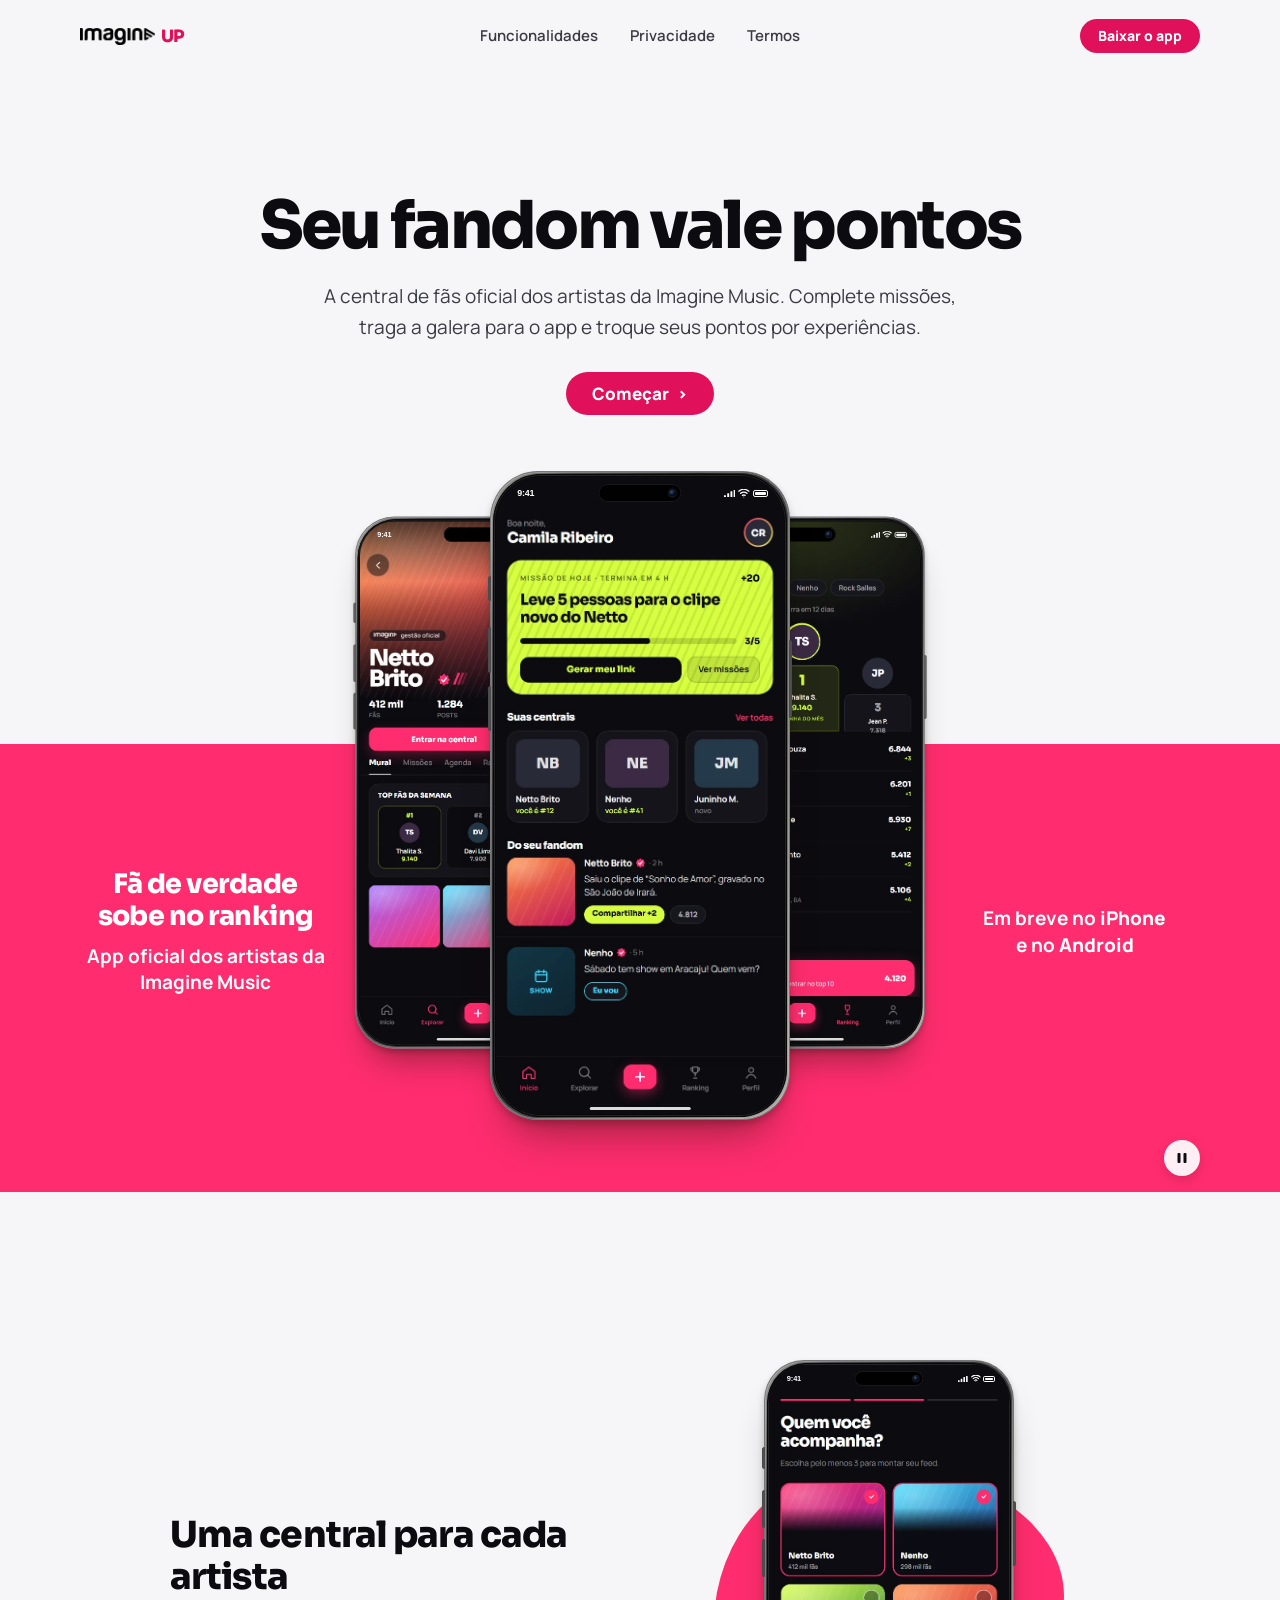
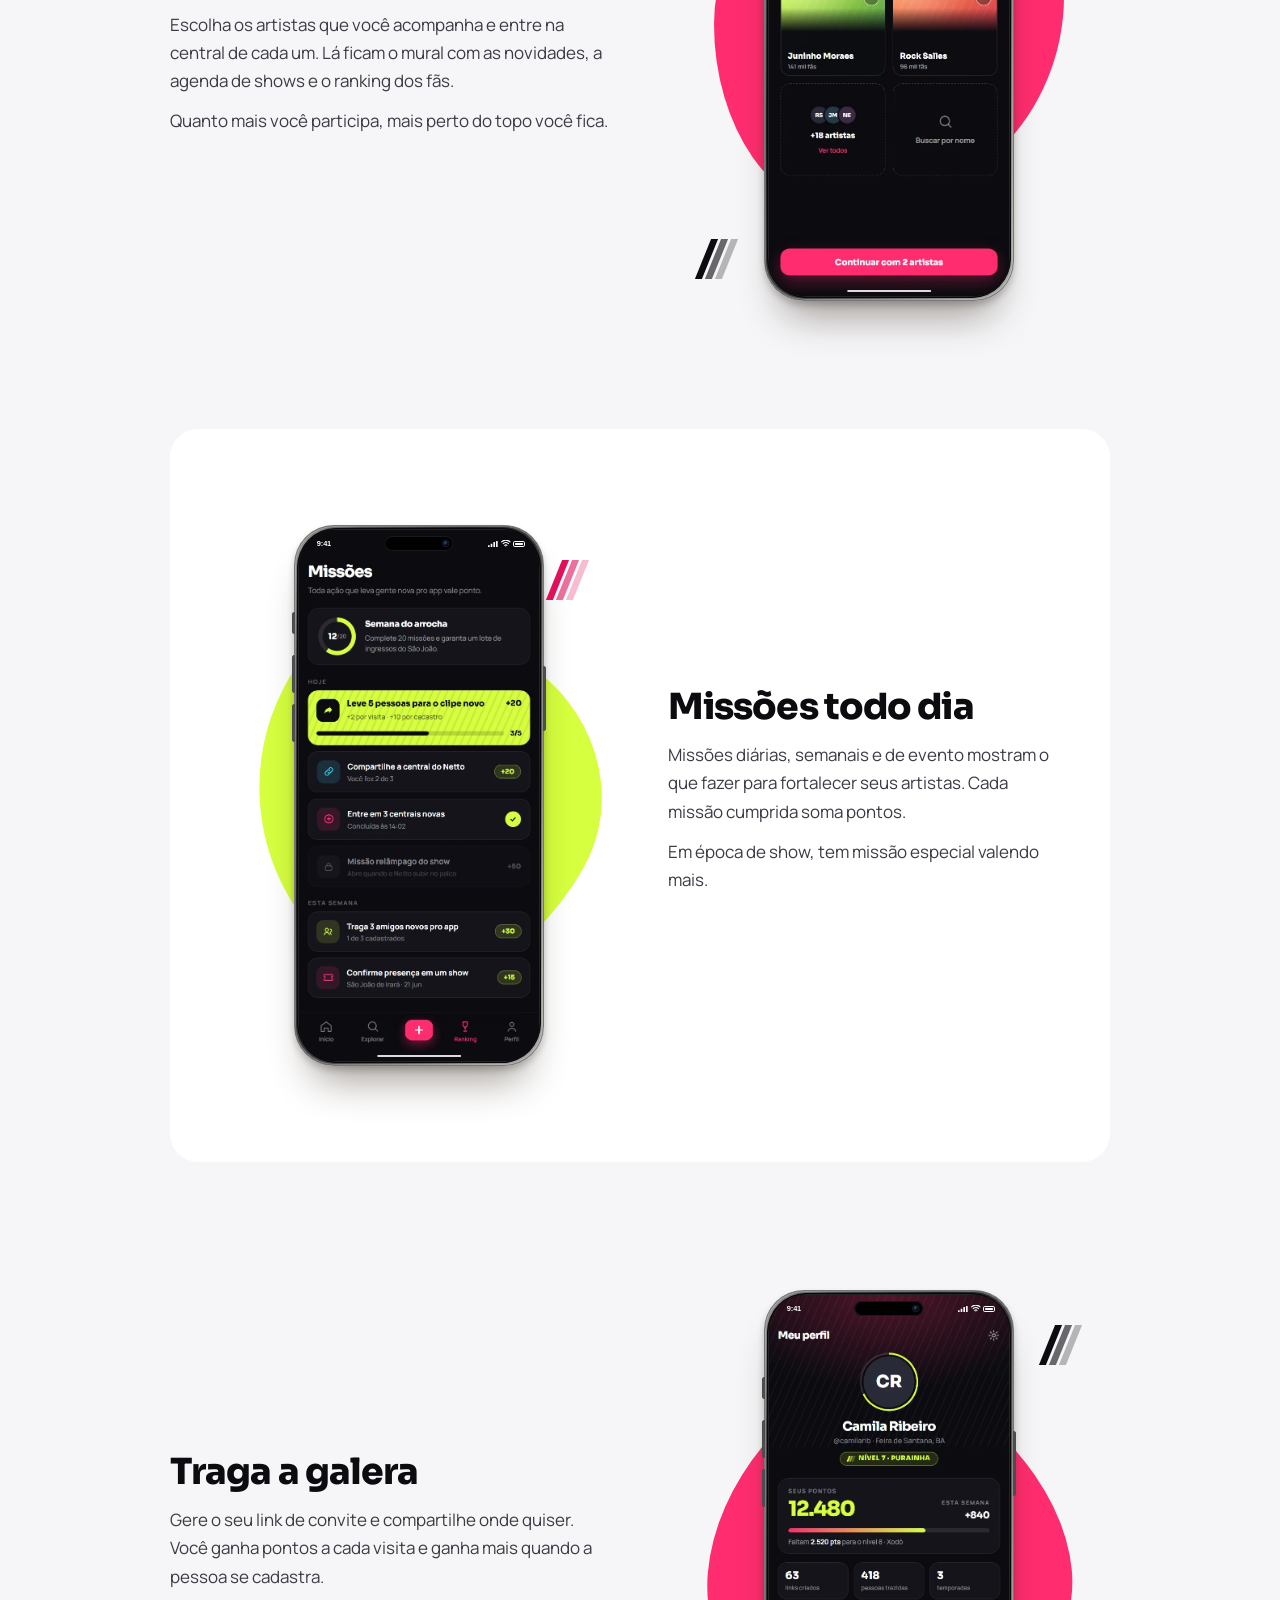
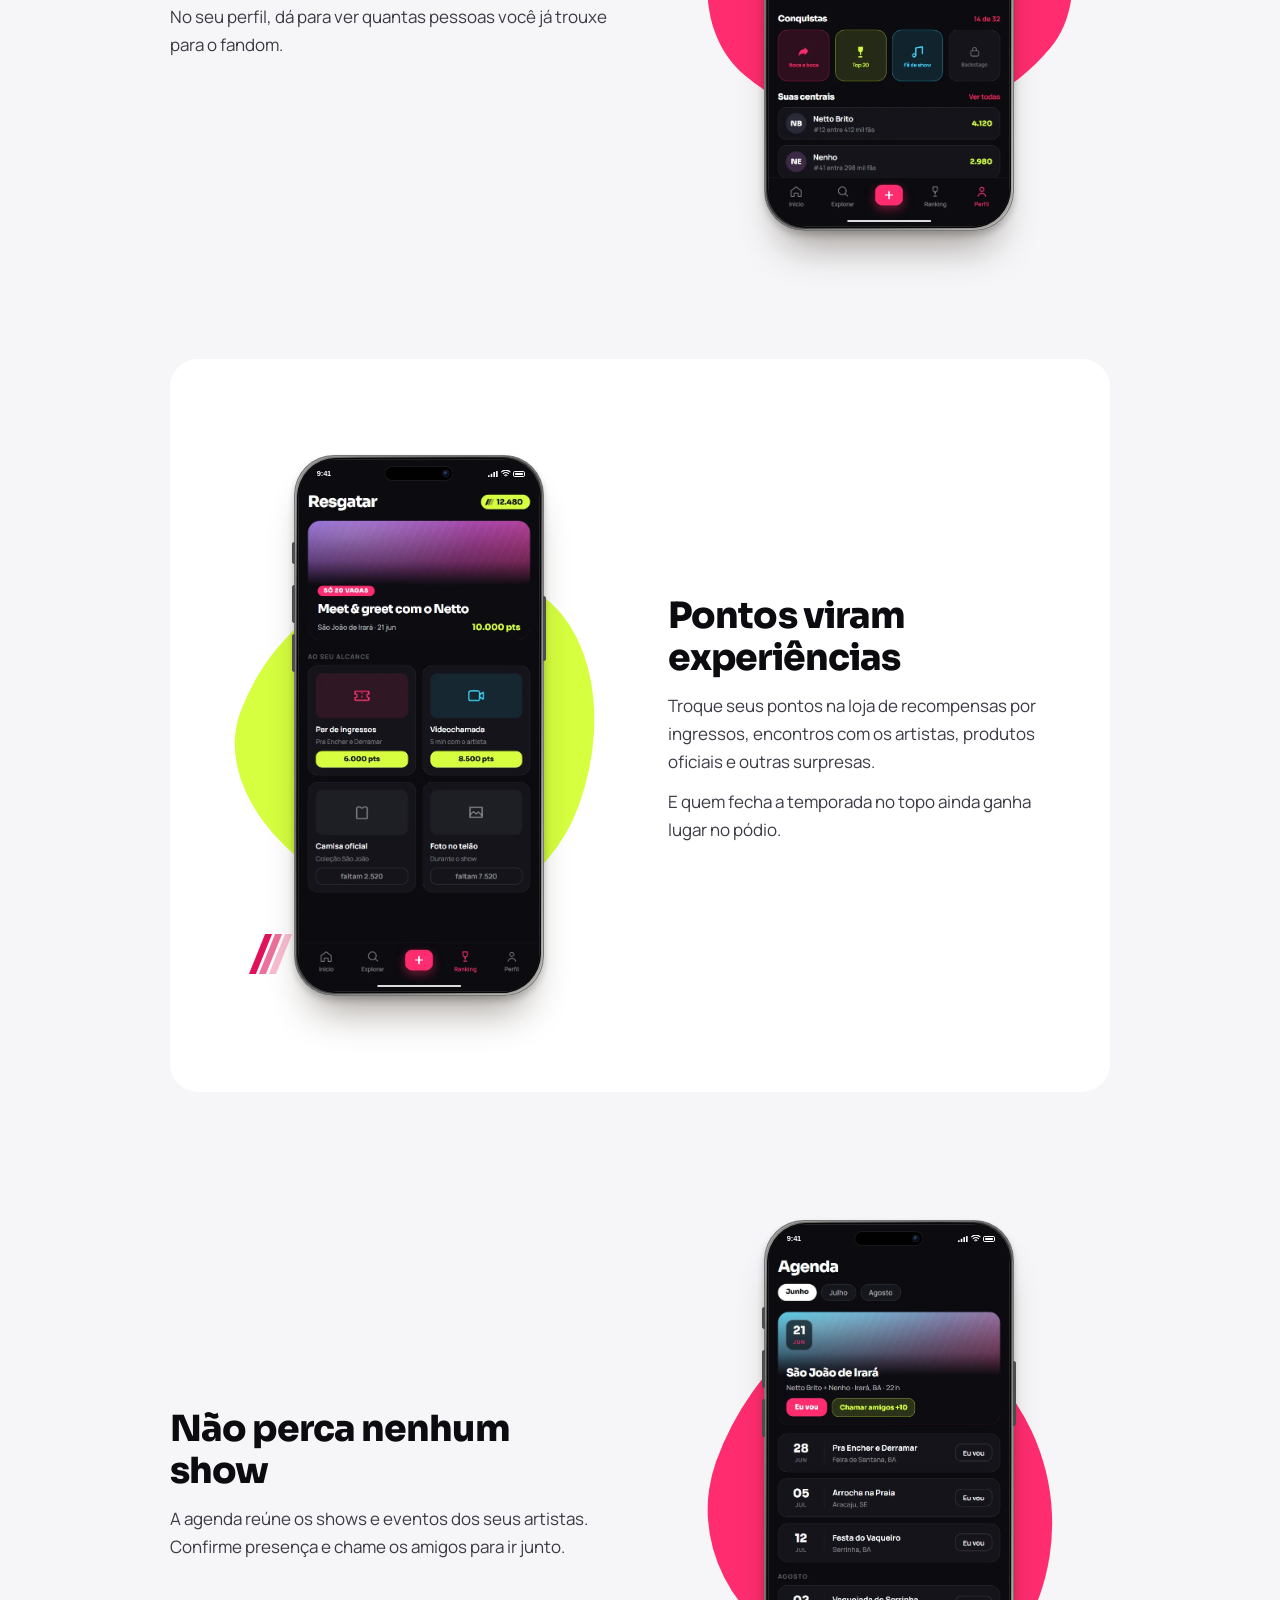
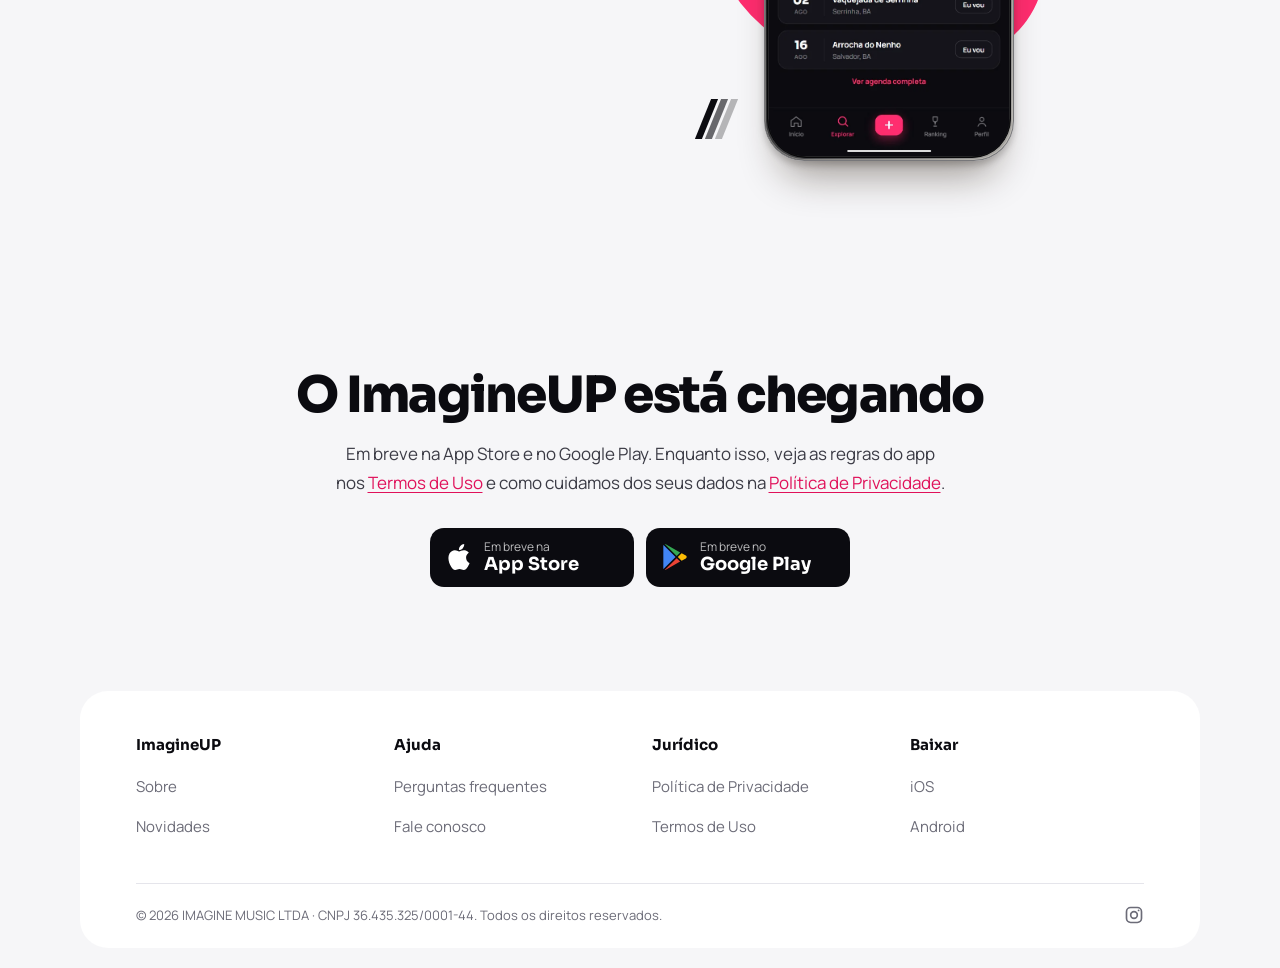
==== site/index.html @ 4af92807 "Site público do ImagineUP Página inicial com o carrossel de celulares, Baixar com código QR, Sobre, " ====
<!doctype html>
<html lang="pt-BR">
<head>
  <meta charset="utf-8">
  <meta name="viewport" content="width=device-width, initial-scale=1">
  <title>ImagineUP · Seu fandom vale pontos</title>
  <meta name="description" content="ImagineUP, a central de fãs oficial dos artistas da Imagine Music. Complete missões, traga a galera para o app e troque seus pontos por experiências.">
  <meta name="theme-color" content="#F6F6F8">
  <link rel="icon" href="assets/favicon.svg" type="image/svg+xml">
  <link rel="preconnect" href="https://fonts.googleapis.com">
  <link rel="preconnect" href="https://fonts.gstatic.com" crossorigin>
  <link rel="stylesheet" href="https://fonts.googleapis.com/css2?family=Manrope:wght@400;500;600;700;800&family=Sora:wght@700;800&display=swap">
  <link rel="stylesheet" href="assets/site.css">
</head>
<body>
  <a class="skip-link" href="#conteudo">Pular para o conteúdo</a>

  <header class="site-header">
    <div class="wrap wrap--wide site-header-inner">
      <a class="lockup" href="./" aria-label="ImagineUP, página inicial">
        <img src="assets/imagine-logo.png" alt="" width="75" height="17">
        <span>UP</span>
      </a>
      <nav class="site-nav" aria-label="Principal">
        <a href="#funcionalidades">Funcionalidades</a>
        <a href="privacidade/">Privacidade</a>
        <a href="termos/">Termos</a>
      </nav>
      <a class="btn btn--sm site-cta" href="#baixar">Baixar o app</a>
    </div>
  </header>

  <main id="conteudo">
    <section class="hero">
      <div class="wrap wrap--wide">
        <h1>Seu fandom vale pontos</h1>
        <p>A central de fãs oficial dos artistas da Imagine Music. Complete missões, traga a galera para o app e troque seus pontos por experiências.</p>
        <a class="btn" href="baixar/">Começar <span aria-hidden="true">›</span></a>
      </div>
    </section>

    <section class="showcase" aria-label="Telas do ImagineUP">
      <div class="wrap wrap--wide showcase-inner">
        <div class="trio">
          <figure class="iphone" data-pos="esq">
            <span class="iphone-botao iphone-acao" aria-hidden="true"></span>
            <span class="iphone-botao iphone-volume-mais" aria-hidden="true"></span>
            <span class="iphone-botao iphone-volume-menos" aria-hidden="true"></span>
            <span class="iphone-botao iphone-ligar" aria-hidden="true"></span>
            <div class="iphone-tela">
              <img src="assets/telas/1d.webp" width="603" height="1311" alt="Página do artista no ImagineUP, com capa, top fãs da semana e mural">
              <div class="iphone-status" aria-hidden="true"><b>9:41</b><span class="iphone-icones"><svg viewBox="0 0 18 12" fill="currentColor"><rect y="8" width="3" height="4" rx=".6"/><rect x="5" y="5" width="3" height="7" rx=".6"/><rect x="10" y="2" width="3" height="10" rx=".6"/><rect x="15" width="3" height="12" rx=".6"/></svg><svg viewBox="0 0 16 12" fill="none" stroke="currentColor" stroke-width="1.8" stroke-linecap="round"><path d="M1 3a11 11 0 0 1 14 0M3.6 6a7 7 0 0 1 8.8 0M6.2 8.8a3 3 0 0 1 3.6 0"/><circle cx="8" cy="11" r=".7" fill="currentColor" stroke="none"/></svg><i></i></span></div>
              <div class="iphone-ilha" aria-hidden="true"></div>
              <div class="iphone-gesto" aria-hidden="true"></div>
            </div>
          </figure>
          <figure class="iphone" data-pos="centro">
            <span class="iphone-botao iphone-acao" aria-hidden="true"></span>
            <span class="iphone-botao iphone-volume-mais" aria-hidden="true"></span>
            <span class="iphone-botao iphone-volume-menos" aria-hidden="true"></span>
            <span class="iphone-botao iphone-ligar" aria-hidden="true"></span>
            <div class="iphone-tela">
              <img src="assets/telas/1b.webp" width="603" height="1311" fetchpriority="high" alt="Tela inicial do ImagineUP com a missão do dia e as centrais que o fã acompanha">
              <div class="iphone-status" aria-hidden="true"><b>9:41</b><span class="iphone-icones"><svg viewBox="0 0 18 12" fill="currentColor"><rect y="8" width="3" height="4" rx=".6"/><rect x="5" y="5" width="3" height="7" rx=".6"/><rect x="10" y="2" width="3" height="10" rx=".6"/><rect x="15" width="3" height="12" rx=".6"/></svg><svg viewBox="0 0 16 12" fill="none" stroke="currentColor" stroke-width="1.8" stroke-linecap="round"><path d="M1 3a11 11 0 0 1 14 0M3.6 6a7 7 0 0 1 8.8 0M6.2 8.8a3 3 0 0 1 3.6 0"/><circle cx="8" cy="11" r=".7" fill="currentColor" stroke="none"/></svg><i></i></span></div>
              <div class="iphone-ilha" aria-hidden="true"></div>
              <div class="iphone-gesto" aria-hidden="true"></div>
            </div>
          </figure>
          <figure class="iphone" data-pos="dir">
            <span class="iphone-botao iphone-acao" aria-hidden="true"></span>
            <span class="iphone-botao iphone-volume-mais" aria-hidden="true"></span>
            <span class="iphone-botao iphone-volume-menos" aria-hidden="true"></span>
            <span class="iphone-botao iphone-ligar" aria-hidden="true"></span>
            <div class="iphone-tela">
              <img src="assets/telas/1f.webp" width="603" height="1311" alt="Ranking da temporada com pódio e a posição do fã">
              <div class="iphone-status" aria-hidden="true"><b>9:41</b><span class="iphone-icones"><svg viewBox="0 0 18 12" fill="currentColor"><rect y="8" width="3" height="4" rx=".6"/><rect x="5" y="5" width="3" height="7" rx=".6"/><rect x="10" y="2" width="3" height="10" rx=".6"/><rect x="15" width="3" height="12" rx=".6"/></svg><svg viewBox="0 0 16 12" fill="none" stroke="currentColor" stroke-width="1.8" stroke-linecap="round"><path d="M1 3a11 11 0 0 1 14 0M3.6 6a7 7 0 0 1 8.8 0M6.2 8.8a3 3 0 0 1 3.6 0"/><circle cx="8" cy="11" r=".7" fill="currentColor" stroke="none"/></svg><i></i></span></div>
              <div class="iphone-ilha" aria-hidden="true"></div>
              <div class="iphone-gesto" aria-hidden="true"></div>
            </div>
          </figure>
        </div>
        <p class="showcase-claim">Fã de verdade sobe no ranking<span>App oficial dos artistas da Imagine Music</span></p>
        <p class="showcase-stores">Em breve no <strong>iPhone</strong> e no <strong>Android</strong></p>
      </div>
      <button class="trio-pausa" type="button" aria-pressed="false" aria-label="Pausar a animação dos celulares">
        <svg class="icone-pausa" viewBox="0 0 14 14" fill="currentColor" aria-hidden="true"><rect x="2.5" y="2" width="3" height="10" rx="1"/><rect x="8.5" y="2" width="3" height="10" rx="1"/></svg>
        <svg class="icone-play" viewBox="0 0 14 14" fill="currentColor" aria-hidden="true"><path d="M4 2.2v9.6a.6.6 0 0 0 .9.5l7.6-4.8a.6.6 0 0 0 0-1L4.9 1.7a.6.6 0 0 0-.9.5z"/></svg>
      </button>
    </section>

    <section id="funcionalidades" class="features" aria-label="Funcionalidades">
      <div class="wrap wrap--wide">
        <article class="feature">
          <div class="feature-text">
            <h2>Uma central para cada artista</h2>
            <p>Escolha os artistas que você acompanha e entre na central de cada um. Lá ficam o mural com as novidades, a agenda de shows e o ranking dos fãs.</p>
            <p>Quanto mais você participa, mais perto do topo você fica.</p>
          </div>
          <div class="feature-media">
            <span class="blob" aria-hidden="true"></span>
            <span class="bars bars--escuro bars--baixo" aria-hidden="true"><i></i><i></i><i></i></span>
            <figure class="iphone">
              <span class="iphone-botao iphone-acao" aria-hidden="true"></span>
              <span class="iphone-botao iphone-volume-mais" aria-hidden="true"></span>
              <span class="iphone-botao iphone-volume-menos" aria-hidden="true"></span>
              <span class="iphone-botao iphone-ligar" aria-hidden="true"></span>
              <div class="iphone-tela">
                <img src="assets/telas/1l.webp" width="603" height="1311" loading="lazy" alt="Tela de escolha dos artistas que o fã quer acompanhar">
                <div class="iphone-status" aria-hidden="true"><b>9:41</b><span class="iphone-icones"><svg viewBox="0 0 18 12" fill="currentColor"><rect y="8" width="3" height="4" rx=".6"/><rect x="5" y="5" width="3" height="7" rx=".6"/><rect x="10" y="2" width="3" height="10" rx=".6"/><rect x="15" width="3" height="12" rx=".6"/></svg><svg viewBox="0 0 16 12" fill="none" stroke="currentColor" stroke-width="1.8" stroke-linecap="round"><path d="M1 3a11 11 0 0 1 14 0M3.6 6a7 7 0 0 1 8.8 0M6.2 8.8a3 3 0 0 1 3.6 0"/><circle cx="8" cy="11" r=".7" fill="currentColor" stroke="none"/></svg><i></i></span></div>
                <div class="iphone-ilha" aria-hidden="true"></div>
                <div class="iphone-gesto" aria-hidden="true"></div>
              </div>
            </figure>
          </div>
        </article>

        <article class="feature feature--card feature--invertida">
          <div class="feature-text">
            <h2>Missões todo dia</h2>
            <p>Missões diárias, semanais e de evento mostram o que fazer para fortalecer seus artistas. Cada missão cumprida soma pontos.</p>
            <p>Em época de show, tem missão especial valendo mais.</p>
          </div>
          <div class="feature-media">
            <span class="blob blob--lima" style="--giro: 120deg" aria-hidden="true"></span>
            <span class="bars bars--cima" aria-hidden="true"><i></i><i></i><i></i></span>
            <figure class="iphone">
              <span class="iphone-botao iphone-acao" aria-hidden="true"></span>
              <span class="iphone-botao iphone-volume-mais" aria-hidden="true"></span>
              <span class="iphone-botao iphone-volume-menos" aria-hidden="true"></span>
              <span class="iphone-botao iphone-ligar" aria-hidden="true"></span>
              <div class="iphone-tela">
                <img src="assets/telas/1g.webp" width="603" height="1311" loading="lazy" alt="Lista de missões do dia e da semana, com os pontos de cada uma">
                <div class="iphone-status" aria-hidden="true"><b>9:41</b><span class="iphone-icones"><svg viewBox="0 0 18 12" fill="currentColor"><rect y="8" width="3" height="4" rx=".6"/><rect x="5" y="5" width="3" height="7" rx=".6"/><rect x="10" y="2" width="3" height="10" rx=".6"/><rect x="15" width="3" height="12" rx=".6"/></svg><svg viewBox="0 0 16 12" fill="none" stroke="currentColor" stroke-width="1.8" stroke-linecap="round"><path d="M1 3a11 11 0 0 1 14 0M3.6 6a7 7 0 0 1 8.8 0M6.2 8.8a3 3 0 0 1 3.6 0"/><circle cx="8" cy="11" r=".7" fill="currentColor" stroke="none"/></svg><i></i></span></div>
                <div class="iphone-ilha" aria-hidden="true"></div>
                <div class="iphone-gesto" aria-hidden="true"></div>
              </div>
            </figure>
          </div>
        </article>

        <article class="feature">
          <div class="feature-text">
            <h2>Traga a galera</h2>
            <p>Gere o seu link de convite e compartilhe onde quiser. Você ganha pontos a cada visita e ganha mais quando a pessoa se cadastra.</p>
            <p>No seu perfil, dá para ver quantas pessoas você já trouxe para o fandom.</p>
          </div>
          <div class="feature-media">
            <span class="blob" style="--giro: 40deg" aria-hidden="true"></span>
            <span class="bars bars--escuro bars--cima" aria-hidden="true"><i></i><i></i><i></i></span>
            <figure class="iphone">
              <span class="iphone-botao iphone-acao" aria-hidden="true"></span>
              <span class="iphone-botao iphone-volume-mais" aria-hidden="true"></span>
              <span class="iphone-botao iphone-volume-menos" aria-hidden="true"></span>
              <span class="iphone-botao iphone-ligar" aria-hidden="true"></span>
              <div class="iphone-tela">
                <img src="assets/telas/1e.webp" width="603" height="1311" loading="lazy" alt="Perfil do fã com pontos, nível, links criados e pessoas trazidas">
                <div class="iphone-status" aria-hidden="true"><b>9:41</b><span class="iphone-icones"><svg viewBox="0 0 18 12" fill="currentColor"><rect y="8" width="3" height="4" rx=".6"/><rect x="5" y="5" width="3" height="7" rx=".6"/><rect x="10" y="2" width="3" height="10" rx=".6"/><rect x="15" width="3" height="12" rx=".6"/></svg><svg viewBox="0 0 16 12" fill="none" stroke="currentColor" stroke-width="1.8" stroke-linecap="round"><path d="M1 3a11 11 0 0 1 14 0M3.6 6a7 7 0 0 1 8.8 0M6.2 8.8a3 3 0 0 1 3.6 0"/><circle cx="8" cy="11" r=".7" fill="currentColor" stroke="none"/></svg><i></i></span></div>
                <div class="iphone-ilha" aria-hidden="true"></div>
                <div class="iphone-gesto" aria-hidden="true"></div>
              </div>
            </figure>
          </div>
        </article>

        <article id="recompensas" class="feature feature--card feature--invertida">
          <div class="feature-text">
            <h2>Pontos viram experiências</h2>
            <p>Troque seus pontos na loja de recompensas por ingressos, encontros com os artistas, produtos oficiais e outras surpresas.</p>
            <p>E quem fecha a temporada no topo ainda ganha lugar no pódio.</p>
          </div>
          <div class="feature-media">
            <span class="blob blob--lima" style="--giro: 200deg" aria-hidden="true"></span>
            <span class="bars bars--baixo" aria-hidden="true"><i></i><i></i><i></i></span>
            <figure class="iphone">
              <span class="iphone-botao iphone-acao" aria-hidden="true"></span>
              <span class="iphone-botao iphone-volume-mais" aria-hidden="true"></span>
              <span class="iphone-botao iphone-volume-menos" aria-hidden="true"></span>
              <span class="iphone-botao iphone-ligar" aria-hidden="true"></span>
              <div class="iphone-tela">
                <img src="assets/telas/1h.webp" width="603" height="1311" loading="lazy" alt="Loja de recompensas com itens para resgatar com pontos">
                <div class="iphone-status" aria-hidden="true"><b>9:41</b><span class="iphone-icones"><svg viewBox="0 0 18 12" fill="currentColor"><rect y="8" width="3" height="4" rx=".6"/><rect x="5" y="5" width="3" height="7" rx=".6"/><rect x="10" y="2" width="3" height="10" rx=".6"/><rect x="15" width="3" height="12" rx=".6"/></svg><svg viewBox="0 0 16 12" fill="none" stroke="currentColor" stroke-width="1.8" stroke-linecap="round"><path d="M1 3a11 11 0 0 1 14 0M3.6 6a7 7 0 0 1 8.8 0M6.2 8.8a3 3 0 0 1 3.6 0"/><circle cx="8" cy="11" r=".7" fill="currentColor" stroke="none"/></svg><i></i></span></div>
                <div class="iphone-ilha" aria-hidden="true"></div>
                <div class="iphone-gesto" aria-hidden="true"></div>
              </div>
            </figure>
          </div>
        </article>

        <article class="feature">
          <div class="feature-text">
            <h2>Não perca nenhum show</h2>
            <p>A agenda reúne os shows e eventos dos seus artistas. Confirme presença e chame os amigos para ir junto.</p>
          </div>
          <div class="feature-media">
            <span class="blob" style="--giro: 290deg" aria-hidden="true"></span>
            <span class="bars bars--escuro bars--baixo" aria-hidden="true"><i></i><i></i><i></i></span>
            <figure class="iphone">
              <span class="iphone-botao iphone-acao" aria-hidden="true"></span>
              <span class="iphone-botao iphone-volume-mais" aria-hidden="true"></span>
              <span class="iphone-botao iphone-volume-menos" aria-hidden="true"></span>
              <span class="iphone-botao iphone-ligar" aria-hidden="true"></span>
              <div class="iphone-tela">
                <img src="assets/telas/1m.webp" width="603" height="1311" loading="lazy" alt="Agenda de shows dos artistas, com botão para confirmar presença">
                <div class="iphone-status" aria-hidden="true"><b>9:41</b><span class="iphone-icones"><svg viewBox="0 0 18 12" fill="currentColor"><rect y="8" width="3" height="4" rx=".6"/><rect x="5" y="5" width="3" height="7" rx=".6"/><rect x="10" y="2" width="3" height="10" rx=".6"/><rect x="15" width="3" height="12" rx=".6"/></svg><svg viewBox="0 0 16 12" fill="none" stroke="currentColor" stroke-width="1.8" stroke-linecap="round"><path d="M1 3a11 11 0 0 1 14 0M3.6 6a7 7 0 0 1 8.8 0M6.2 8.8a3 3 0 0 1 3.6 0"/><circle cx="8" cy="11" r=".7" fill="currentColor" stroke="none"/></svg><i></i></span></div>
                <div class="iphone-ilha" aria-hidden="true"></div>
                <div class="iphone-gesto" aria-hidden="true"></div>
              </div>
            </figure>
          </div>
        </article>
      </div>
    </section>

    <section id="baixar" class="download">
      <div class="wrap">
        <h2>O ImagineUP está chegando</h2>
        <p>Em breve na App Store e no Google Play. Enquanto isso, veja as regras do app nos <a href="termos/">Termos de Uso</a> e como cuidamos dos seus dados na <a href="privacidade/">Política de Privacidade</a>.</p>
        <ul class="stores" aria-label="Lojas de aplicativos">
          <li>
            <svg class="store-icon" viewBox="0 0 24 24" fill="#fff" aria-hidden="true"><path d="M12.152 6.896c-.948 0-2.415-1.078-3.96-1.04-2.04.027-3.91 1.183-4.961 3.014-2.117 3.675-.546 9.103 1.519 12.09 1.013 1.454 2.208 3.09 3.792 3.039 1.52-.065 2.09-.987 3.935-.987 1.831 0 2.35.987 3.96.948 1.637-.026 2.676-1.48 3.676-2.948 1.156-1.688 1.636-3.325 1.662-3.415-.039-.013-3.182-1.221-3.22-4.857-.026-3.04 2.48-4.494 2.597-4.559-1.429-2.09-3.623-2.324-4.39-2.376-2-.156-3.675 1.09-4.61 1.09zM15.53 3.83c.843-1.012 1.4-2.427 1.245-3.83-1.207.052-2.662.805-3.532 1.818-.78.896-1.454 2.338-1.273 3.714 1.338.104 2.715-.688 3.559-1.701"/></svg>
            <span>Em breve na <strong>App Store</strong></span>
          </li>
          <li>
            <svg class="store-icon" viewBox="0 0 24 24" aria-hidden="true"><path fill="#4285F4" d="M1.337.924a1.486 1.486 0 0 0-.112.568v21.017c0 .217.045.419.124.6l11.155-11.087L1.337.924z"/><path fill="#34A853" d="M13.544 10.989l3.258-3.238L3.45.195a1.466 1.466 0 0 0-.946-.179l11.04 10.973z"/><path fill="#EA4335" d="M13.544 13.056l-11 10.933c.298.036.612-.016.906-.183l13.324-7.54-3.23-3.21z"/><path fill="#FBBC04" d="M22.018 13.298l-3.919 2.218-3.515-3.493 3.543-3.521 3.891 2.202a1.49 1.49 0 0 1 0 2.594z"/></svg>
            <span>Em breve no <strong>Google Play</strong></span>
          </li>
        </ul>
      </div>
    </section>
  </main>

  <footer class="site-footer">
    <div class="footer-card">
      <div class="footer-cols">
        <div>
          <h2>ImagineUP</h2>
          <ul>
            <li><a href="sobre/">Sobre</a></li>
            <li><a href="novidades/">Novidades</a></li>
          </ul>
        </div>
        <div>
          <h2>Ajuda</h2>
          <ul>
            <li><a href="faq/">Perguntas frequentes</a></li>
            <li><a href="contato/">Fale conosco</a></li>
          </ul>
        </div>
        <div>
          <h2>Jurídico</h2>
          <ul>
            <li><a href="privacidade/">Política de Privacidade</a></li>
            <li><a href="termos/">Termos de Uso</a></li>
          </ul>
        </div>
        <div>
          <h2>Baixar</h2>
          <!-- trocar pelos links das lojas quando o app for publicado -->
          <ul>
            <li><a href="#baixar">iOS</a></li>
            <li><a href="#baixar">Android</a></li>
          </ul>
        </div>
      </div>
      <div class="footer-bottom">
        <p>© 2026 IMAGINE MUSIC LTDA&nbsp;· CNPJ&nbsp;36.435.325/0001-44. Todos os direitos reservados.</p>
        <!-- por enquanto só o Instagram; incluir os demais perfis da Imagine Music quando forem confirmados -->
        <ul class="social" aria-label="Redes sociais">
          <li><a href="https://www.instagram.com/imaginefilmes/" target="_blank" rel="noopener noreferrer" aria-label="Instagram da Imagine Music"><svg viewBox="0 0 24 24" fill="none" stroke="currentColor" stroke-width="2" aria-hidden="true"><rect x="3" y="3" width="18" height="18" rx="5"/><circle cx="12" cy="12" r="4"/><circle cx="17.5" cy="6.5" r="1.1" fill="currentColor" stroke="none"/></svg></a></li>
        </ul>
      </div>
    </div>
  </footer>

  <script>
    // Carrossel do trio de celulares: os três ficam num círculo visto de
    // frente e, a cada volta, o círculo gira 120 graus. O da direita vem
    // para a frente, o da frente vai para a esquerda e o da esquerda passa
    // por trás até a direita. Para quando: a pessoa pausa, o mouse está
    // sobre os celulares, a seção sai da tela, a aba fica oculta ou o
    // sistema pede menos movimento.
    (() => {
      const trio = document.querySelector('.trio');
      const botao = document.querySelector('.trio-pausa');
      if (!trio || !botao) return;
      const celulares = [...trio.querySelectorAll('.iphone')];
      const menosMovimento = window.matchMedia('(prefers-reduced-motion: reduce)');
      const ANGULO = { centro: 0, dir: 120, esq: -120 };
      const PROXIMA = { dir: 'centro', centro: 'esq', esq: 'dir' };
      const DURACAO = 1300;
      const ESPERA = 2800;
      let pausado = menosMovimento.matches;
      let visivel = true;
      let sobre = false;
      let espera = null;
      let quadro = null;

      // Ponto do círculo em que o celular está. Em 120 graus (as laterais)
      // a conta dá as posições fixas do CSS: 54% da largura para o lado,
      // 2% da altura para cima e 82% do tamanho.
      function posicionar(celular, graus) {
        const radianos = graus * Math.PI / 180;
        const profundidade = Math.cos(radianos); // 1 na frente, -1 lá atrás
        const x = 62.354 * Math.sin(radianos) - 50;
        const y = -1.3333 * (1 - profundidade);
        const escala = 0.88 + 0.12 * profundidade;
        // escurece só quando passa por trás das laterais
        const sombra = Math.max(0, -0.5 - profundidade) * 0.6;
        celular.style.transform = `translate(${x.toFixed(3)}%, ${y.toFixed(3)}%) scale(${escala.toFixed(4)})`;
        celular.style.zIndex = String(Math.round(100 + 100 * profundidade));
        celular.style.filter = sombra > 0.001 ? `brightness(${(1 - sombra).toFixed(3)})` : '';
      }

      // começa devagar, acelera e freia no fim, sem tranco no meio
      const suave = (t) => (1 - Math.cos(Math.PI * t)) / 2;

      function girar() {
        espera = null;
        let inicio = null;
        const passo = (agora) => {
          if (inicio === null) inicio = agora;
          const t = Math.min(1, (agora - inicio) / DURACAO);
          for (const celular of celulares) posicionar(celular, ANGULO[celular.dataset.pos] - 120 * suave(t));
          if (t < 1) {
            quadro = requestAnimationFrame(passo);
            return;
          }
          quadro = null;
          for (const celular of celulares) celular.dataset.pos = PROXIMA[celular.dataset.pos];
          agendar();
        };
        quadro = requestAnimationFrame(passo);
      }

      // Uma volta em andamento sempre termina; é ela que chama agendar de
      // novo ao acabar, e só então a pausa vale.
      function agendar() {
        clearTimeout(espera);
        espera = null;
        botao.setAttribute('aria-pressed', String(pausado));
        if (quadro === null && !pausado && visivel && !sobre && !document.hidden) espera = setTimeout(girar, ESPERA);
      }

      // só o mouse pausa ao passar por cima; um toque na tela não trava o carrossel
      trio.addEventListener('pointerenter', (evento) => { if (evento.pointerType === 'mouse') { sobre = true; agendar(); } });
      trio.addEventListener('pointerleave', (evento) => { if (evento.pointerType === 'mouse') { sobre = false; agendar(); } });
      botao.addEventListener('click', () => { pausado = !pausado; agendar(); });
      document.addEventListener('visibilitychange', agendar);
      menosMovimento.addEventListener('change', (evento) => { pausado = evento.matches; agendar(); });
      new IntersectionObserver(([entrada]) => { visivel = entrada.isIntersecting; agendar(); }).observe(trio);
      agendar();
    })();
  </script>
</body>
</html>
---- site/assets/site.css ----
/* ImagineUP · site público (home, política de privacidade e termos de uso).
   Layout claro inspirado no site do GymRats; cores e fontes do app:
   rosa #FF2D6F, verde-limão #D6FF3F, escuro #0B0B10, Sora nos títulos e
   Manrope no texto. O iPhone vem do VitrineUP (iphone-modelo), convertido
   para unidades de contêiner para escalar em qualquer largura. */

:root {
  color-scheme: light;
  --bg: #f6f6f8;
  --surface: #ffffff;
  --border: #e5e5eb;
  --ink: #0b0b10;
  --ink-2: #3b3b45;
  --ink-3: #6c6c78;
  --pink: #ff2d6f;        /* marca: áreas grandes, faixa e formas */
  --pink-strong: #e0115a; /* texto e botões sobre fundo claro (contraste AA) */
  --lime: #d6ff3f;
  --dark: #0b0b10;
  --gutter: 16px;
  --measure: 760px;
  --wide: 1120px;
}

*,
*::before,
*::after {
  box-sizing: border-box;
}

html {
  -webkit-text-size-adjust: 100%;
  scroll-behavior: smooth;
  scroll-padding-top: 96px;
  overflow-x: clip;
}

body {
  margin: 0;
  overflow-x: clip;
  background: var(--bg);
  color: var(--ink-2);
  font: 400 16px/1.7 Manrope, system-ui, -apple-system, "Segoe UI", sans-serif;
  overflow-wrap: break-word;
}

img {
  display: block;
  max-width: 100%;
}

a {
  color: var(--pink-strong);
  text-decoration: underline;
  text-underline-offset: 3px;
  text-decoration-thickness: 1px;
}

a:hover {
  color: var(--ink);
}

a:focus-visible,
.btn:focus-visible {
  outline: 2px solid var(--ink);
  outline-offset: 3px;
  border-radius: 6px;
}

strong {
  color: var(--ink);
  font-weight: 700;
}

.skip-link {
  position: absolute;
  left: var(--gutter);
  top: -48px;
  z-index: 50;
  padding: 8px 14px;
  border-radius: 10px;
  background: var(--ink);
  color: #fff;
  font-weight: 700;
  text-decoration: none;
}

.skip-link:focus {
  top: 12px;
}

.wrap {
  width: 100%;
  max-width: calc(var(--measure) + 2 * var(--gutter));
  margin: 0 auto;
  padding: 0 var(--gutter);
}

.wrap--wide {
  max-width: calc(var(--wide) + 2 * var(--gutter));
}

/* Botões */

.btn {
  display: inline-flex;
  align-items: center;
  gap: 8px;
  padding: 13px 26px;
  border-radius: 999px;
  background: var(--pink-strong);
  color: #fff;
  font: 800 17px/1 Manrope, sans-serif;
  text-decoration: none;
  transition: background 0.15s ease, transform 0.15s ease;
}

.btn:hover {
  background: #c40c4f;
  color: #fff;
  transform: translateY(-1px);
}

.btn--sm {
  padding: 10px 18px;
  font-size: 14px;
}

/* Cabeçalho */

.site-header {
  position: sticky;
  top: 0;
  z-index: 30;
  background: rgba(246, 246, 248, 0.86);
  backdrop-filter: blur(12px);
  -webkit-backdrop-filter: blur(12px);
}

.site-header-inner {
  display: grid;
  grid-template-columns: 1fr auto;
  align-items: center;
  gap: 16px;
  min-height: 72px;
}

.lockup {
  display: inline-flex;
  align-items: flex-end;
  gap: 6px;
  justify-self: start;
  text-decoration: none;
}

.lockup img {
  height: 17px;
  width: auto;
  filter: brightness(0); /* o logo original é branco */
}

.lockup span {
  font: 800 17px/1 Sora, Manrope, sans-serif;
  color: var(--pink-strong);
  letter-spacing: -0.4px;
}

.site-nav {
  display: none;
  gap: 8px;
}

.site-nav a {
  padding: 8px 12px;
  border-radius: 999px;
  color: var(--ink-2);
  font-size: 15px;
  font-weight: 600;
  text-decoration: none;
}

.site-nav a:hover {
  color: var(--ink);
  background: rgba(11, 11, 16, 0.05);
}

.site-nav a[aria-current="page"] {
  color: var(--ink);
  background: rgba(11, 11, 16, 0.07);
}

.site-cta {
  justify-self: end;
}

@media (min-width: 820px) {
  .site-header-inner {
    grid-template-columns: 1fr auto 1fr;
  }

  .site-nav {
    display: flex;
  }
}

/* Marca: as três barras inclinadas do app */

.bars {
  display: inline-flex;
  gap: 0.035em;
  transform: skewX(-22deg);
}

.bars i {
  width: 0.09em;
  height: 0.5em;
  background: var(--pink-strong);
}

.bars i:nth-child(2) {
  opacity: 0.6;
}

.bars i:nth-child(3) {
  opacity: 0.28;
}

/* iPhone (VitrineUP, iphone-modelo) */

.iphone {
  position: relative;
  margin: 0;
  width: 100%;
  aspect-ratio: 390 / 844;
  container-type: inline-size;
  border: 1px solid #77777a;
  border-radius: 16% / 7.4%;
  background: linear-gradient(115deg, #a4a3a0 0%, #4a4a4c 13%, #1d1d20 35%, #626264 72%, #b0aeaa 100%);
  box-shadow: 0 30px 40px -18px rgba(36, 22, 9, 0.45), 0 4px 7px rgba(0, 0, 0, 0.2), inset 0 0 0 1px rgba(219, 217, 208, 0.4);
  isolation: isolate;
}

.iphone::before {
  content: "";
  position: absolute;
  inset: 2px;
  border: 1px solid #080809;
  border-radius: inherit;
  background: #080809;
  box-shadow: inset 0 0 0 1px rgba(111, 111, 114, 0.27);
}

.iphone-tela {
  position: absolute;
  inset: 1.8cqw;
  overflow: hidden;
  border-radius: 14.6% / 6.75%;
  background: var(--dark);
}

.iphone-tela img {
  position: absolute;
  inset: 0;
  width: 100%;
  height: 100%;
  object-fit: cover;
  object-position: top center;
}

.iphone-status {
  position: absolute;
  z-index: 2;
  top: 0;
  left: 0;
  right: 0;
  display: flex;
  height: 10.8cqw;
  align-items: center;
  justify-content: space-between;
  padding: 0 5.4cqw 0 7cqw;
  color: #fff;
}

.iphone-status b {
  font: 700 3cqw/1 -apple-system, "SF Pro Text", Arial, sans-serif;
  letter-spacing: -0.02em;
}

.iphone-icones {
  display: flex;
  align-items: center;
  gap: 1.1cqw;
}

.iphone-icones svg {
  width: 3.9cqw;
  height: auto;
}

.iphone-icones i {
  position: relative;
  width: 4.8cqw;
  height: 2.4cqw;
  border: 0.28cqw solid currentColor;
  border-radius: 0.7cqw;
}

.iphone-icones i::before {
  content: "";
  position: absolute;
  inset: 0.3cqw;
  border-radius: 0.3cqw;
  background: currentColor;
}

.iphone-ilha {
  position: absolute;
  z-index: 3;
  top: 2.3cqw;
  left: 50%;
  width: 29%;
  height: 5.9cqw;
  border-radius: 999px;
  background: #010102;
  transform: translateX(-50%);
  box-shadow: inset 0 0 0 1px #19191c;
}

.iphone-ilha::after {
  content: "";
  position: absolute;
  top: 1.9cqw;
  right: 2.1cqw;
  width: 2.1cqw;
  height: 2.1cqw;
  border-radius: 50%;
  background: radial-gradient(circle at 35% 30%, #355379, #071020 55%, #010308);
  box-shadow: 0 0 0 0.5cqw #141721;
}

.iphone-gesto {
  position: absolute;
  z-index: 2;
  bottom: 1.4cqw;
  left: 50%;
  width: 35%;
  height: 0.9cqw;
  border-radius: 999px;
  background: rgba(255, 255, 255, 0.85);
  transform: translateX(-50%);
}

.iphone-botao {
  position: absolute;
  left: -3px;
  width: 3px;
  border: 1px solid #4b4b4e;
  border-radius: 2px 0 0 2px;
  background: linear-gradient(90deg, #777779, #272729);
}

.iphone-acao { top: 16%; height: 4%; }
.iphone-volume-mais { top: 24%; height: 7%; }
.iphone-volume-menos { top: 33%; height: 7%; }
.iphone-ligar {
  top: 26%;
  left: auto;
  right: -3px;
  height: 12%;
  border-radius: 0 2px 2px 0;
  background: linear-gradient(90deg, #262629, #777779);
}

/* Home · abertura */

.hero {
  padding: clamp(56px, 11vw, 120px) 0 clamp(28px, 5vw, 56px);
  text-align: center;
}

.hero h1 {
  margin: 0 auto;
  max-width: 22ch;
  font: 800 clamp(40px, 6vw, 66px) / 1.02 Sora, Manrope, sans-serif;
  letter-spacing: -0.04em;
  color: var(--ink);
}

.hero p {
  max-width: 34em;
  margin: 22px auto 0;
  font-size: clamp(17px, 2.2vw, 19px);
  line-height: 1.6;
  color: var(--ink-2);
}

.hero .btn {
  margin-top: 30px;
}

/* Home · trio de celulares sobre a faixa rosa */

.showcase {
  --w: clamp(196px, 25vw, 300px);
  --h: calc(var(--w) * 844 / 390);
  --acima: calc(var(--h) * 0.42);
  position: relative;
  overflow: hidden;
  padding: 0 0 clamp(40px, 6vw, 72px);
}

.showcase::before {
  content: "";
  position: absolute;
  top: var(--acima);
  right: 0;
  bottom: 0;
  left: 0;
  background: var(--pink);
}

/* minmax(0, 1fr): sem isso o trio, mais largo que a tela no celular,
   alarga a coluna e empurra o texto da faixa para fora da tela. */
.showcase-inner {
  position: relative;
  display: grid;
  grid-template-columns: minmax(0, 1fr);
  grid-template-rows: var(--acima) auto auto auto;
  justify-items: center;
}

/* left + translate centraliza mesmo quando o trio transborda a célula;
   os celulares laterais ficam cortados na borda da tela. */
.trio {
  grid-column: 1;
  grid-row: 1 / 3;
  justify-self: start;
  position: relative;
  left: 50%;
  width: calc(var(--w) * 1.9);
  height: var(--h);
  transform: translateX(-50%);
}

/* Carrossel do trio: os três celulares ficam num círculo visto de frente e
   o script da home gira o círculo quadro a quadro. Estas são as posições em
   que ele para (e as que valem sem JavaScript); a conta do script chega
   exatamente nelas. */
.trio .iphone {
  position: absolute;
  top: 0;
  left: 50%;
  width: var(--w);
  transform: translateX(-50%);
}

.trio .iphone[data-pos="centro"] {
  z-index: 3;
}

.trio .iphone[data-pos="esq"] {
  transform: translate(-104%, -2%) scale(0.82);
  z-index: 2;
}

.trio .iphone[data-pos="dir"] {
  transform: translate(4%, -2%) scale(0.82);
  z-index: 1;
}

.trio-pausa {
  position: absolute;
  z-index: 5;
  right: calc(max(0px, (100% - var(--wide) - 2 * var(--gutter)) / 2) + var(--gutter));
  bottom: 16px;
  display: flex;
  width: 36px;
  height: 36px;
  align-items: center;
  justify-content: center;
  padding: 0;
  border: 0;
  border-radius: 50%;
  background: rgba(255, 255, 255, 0.92);
  color: var(--ink);
  box-shadow: 0 4px 12px rgba(0, 0, 0, 0.15);
  cursor: pointer;
}

.trio-pausa:hover {
  background: #fff;
}

.trio-pausa:focus-visible {
  outline: 2px solid #fff;
  outline-offset: 3px;
}

.trio-pausa svg {
  width: 14px;
  height: 14px;
}

.trio-pausa .icone-play,
.trio-pausa[aria-pressed="true"] .icone-pausa {
  display: none;
}

.trio-pausa[aria-pressed="true"] .icone-play {
  display: block;
}

.showcase-claim,
.showcase-stores {
  margin: 0;
  color: #fff;
  text-align: center;
}

.showcase-claim {
  grid-row: 3;
  padding-top: 32px;
  font: 800 clamp(24px, 2.1vw, 28px) / 1.2 Sora, Manrope, sans-serif;
  letter-spacing: -0.02em;
}

.showcase-claim span {
  display: block;
  margin-top: 10px;
  font: 700 19px/1.4 Manrope, sans-serif;
  letter-spacing: 0;
}

.showcase-stores {
  grid-row: 4;
  padding-top: 14px;
  font: 700 19px/1.4 Manrope, sans-serif;
}

.showcase-stores strong {
  color: #fff;
  font-weight: 800;
}

@media (min-width: 900px) {
  .showcase-inner {
    grid-template-columns: 1fr auto 1fr;
    grid-template-rows: var(--acima) auto;
    column-gap: 24px;
    align-items: center;
  }

  .trio {
    grid-column: 2;
  }

  .showcase-claim {
    grid-column: 1;
    grid-row: 2;
    padding-top: 0;
    max-width: 12em;
  }

  .showcase-stores {
    grid-column: 3;
    grid-row: 2;
    padding-top: 0;
    max-width: 10em;
  }
}

/* Home · funcionalidades */

.features {
  padding: clamp(64px, 10vw, 128px) 0 clamp(24px, 4vw, 48px);
}

.features .wrap {
  display: grid;
  gap: clamp(48px, 8vw, 88px);
}

.feature {
  display: grid;
  grid-template-columns: 1fr;
  gap: 24px;
  align-items: center;
  width: 100%;
  max-width: 940px;
  margin: 0 auto;
}

.feature--card {
  padding: clamp(28px, 5vw, 56px);
  border-radius: 28px;
  background: var(--surface);
}

.feature h2 {
  margin: 0 0 14px;
  font: 800 clamp(27px, 3.4vw, 36px) / 1.15 Sora, Manrope, sans-serif;
  letter-spacing: -0.025em;
  color: var(--ink);
}

.feature p {
  margin: 0 0 12px;
  font-size: 17px;
  line-height: 1.65;
}

.feature-media {
  position: relative;
  display: flex;
  justify-content: center;
  align-items: center;
  padding: clamp(20px, 4vw, 40px) 0;
}

.feature-media .iphone {
  z-index: 1;
  width: clamp(200px, 23vw, 250px);
}

.blob {
  position: absolute;
  z-index: 0;
  top: 50%;
  left: 50%;
  width: clamp(250px, 31vw, 350px);
  aspect-ratio: 1;
  border-radius: 43% 57% 62% 38% / 46% 38% 62% 54%;
  background: var(--pink);
  transform: translate(-50%, -48%) rotate(var(--giro, 0deg));
}

.blob--lima {
  background: var(--lime);
}

.feature-media .bars {
  position: absolute;
  z-index: 2;
  font-size: clamp(56px, 7vw, 80px);
}

.feature-media .bars--baixo {
  bottom: 10%;
  left: 8%;
}

.feature-media .bars--cima {
  top: 12%;
  right: 8%;
}

.bars--escuro i {
  background: var(--ink);
}

@media (min-width: 760px) {
  .feature {
    grid-template-columns: 1fr 1fr;
    gap: 56px;
  }

  .feature--invertida .feature-media {
    order: -1;
  }
}

/* Home · baixar */

.download {
  padding: clamp(64px, 10vw, 120px) 0 clamp(64px, 9vw, 104px);
  text-align: center;
}

.download h2 {
  margin: 0;
  font: 800 clamp(32px, 5vw, 50px) / 1.05 Sora, Manrope, sans-serif;
  letter-spacing: -0.035em;
  color: var(--ink);
}

.download p {
  max-width: 36em;
  margin: 18px auto 0;
  font-size: 17px;
}

.stores {
  display: flex;
  flex-wrap: wrap;
  justify-content: center;
  gap: 12px;
  margin: 30px 0 0;
  padding: 0;
  list-style: none;
}

/* mesmo desenho dos selos oficiais: ícone da loja à esquerda, texto ao lado */
.stores li {
  display: flex;
  align-items: center;
  gap: 12px;
  min-width: 204px;
  padding: 11px 20px 11px 16px;
  border-radius: 14px;
  background: var(--dark);
  color: rgba(255, 255, 255, 0.72);
  font-size: 12px;
  line-height: 1.3;
  text-align: left;
}

.stores li span {
  display: flex;
  flex-direction: column;
}

.stores li strong {
  color: #fff;
  font: 700 18px/1.2 Sora, Manrope, sans-serif;
}

.store-icon {
  flex: none;
  width: 26px;
  height: 26px;
}

/* Documentos */

.doc {
  padding: clamp(40px, 8vw, 72px) 0 32px;
}

.doc h1 {
  margin: 0;
  font: 800 clamp(34px, 7vw, 52px) / 1.05 Sora, Manrope, sans-serif;
  letter-spacing: -0.035em;
  color: var(--ink);
}

.doc > p,
.doc section p {
  margin: 0 0 14px;
}

.doc .updated {
  margin: 14px 0 0;
  color: var(--ink-3);
  font-size: 14px;
}

.doc .intro {
  margin-top: 28px;
}

.summary {
  margin: 28px 0;
  padding: 20px 22px;
  border-left: 4px solid var(--pink);
  border-radius: 0 16px 16px 0;
  background: var(--surface);
}

.summary h2 {
  margin: 0 0 10px;
  font: 700 17px/1.3 Sora, Manrope, sans-serif;
  color: var(--ink);
}

.doc .summary ul {
  margin: 0;
}

.toc {
  margin: 28px 0 8px;
  padding: 20px 22px;
  border: 1px solid var(--border);
  border-radius: 16px;
  background: var(--surface);
}

.toc h2 {
  margin: 0 0 10px;
  font: 700 15px/1.3 Sora, Manrope, sans-serif;
  color: var(--ink);
}

.toc ol {
  margin: 0;
  padding-left: 22px;
  columns: 1;
  font-size: 15px;
}

/* padding em vez de margin: a margem do primeiro item some na quebra de
   coluna e desalinha as duas colunas. */
.doc .toc li {
  margin: 0;
  padding: 3px 0;
  break-inside: avoid;
}

.toc a {
  color: var(--ink-2);
  text-decoration: none;
}

.toc a:hover {
  color: var(--pink-strong);
  text-decoration: underline;
}

@media (min-width: 720px) {
  .toc ol {
    columns: 2;
    column-gap: 32px;
  }
}

.doc section {
  margin-top: 40px;
}

.doc section h2 {
  margin: 0 0 14px;
  font: 700 21px/1.3 Sora, Manrope, sans-serif;
  letter-spacing: -0.015em;
  color: var(--ink);
}

.doc section h3 {
  margin: 22px 0 8px;
  font: 700 16px/1.4 Manrope, sans-serif;
  color: var(--ink);
}

.doc ul {
  margin: 0 0 14px;
  padding-left: 22px;
}

.doc li {
  margin: 6px 0;
}

.doc li::marker {
  color: var(--pink-strong);
}

.company {
  margin: 0;
  padding: 18px 22px;
  border-radius: 16px;
  background: var(--surface);
  font-style: normal;
}

.doc .company p {
  margin: 2px 0;
}

.doc-links {
  display: flex;
  flex-wrap: wrap;
  gap: 8px 20px;
  margin-top: 48px;
  padding-top: 20px;
  border-top: 1px solid var(--border);
  font-size: 15px;
}

/* Rodapé */

.site-footer {
  padding: 0 var(--gutter) 20px;
}

/* mesmo padrão do rodapé do GymRats: quatro colunas de links, linha
   divisória, copyright à esquerda e redes sociais à direita */
.footer-card {
  max-width: var(--wide);
  margin: 0 auto;
  padding: 44px clamp(20px, 5vw, 56px) 22px;
  border-radius: 28px;
  background: var(--surface);
  font-size: 15px;
}

.footer-cols {
  display: grid;
  grid-template-columns: repeat(2, minmax(0, 1fr));
  gap: 36px 24px;
}

.footer-cols h2 {
  margin: 0 0 20px;
  font: 700 15px/1.3 Sora, Manrope, sans-serif;
  color: var(--ink);
}

.footer-cols ul {
  margin: 0;
  padding: 0;
  list-style: none;
}

.footer-cols li + li {
  margin-top: 14px;
}

.footer-cols a {
  color: var(--ink-3);
  text-decoration: none;
}

.footer-cols a:hover {
  color: var(--ink);
  text-decoration: underline;
}

.footer-bottom {
  display: flex;
  flex-wrap: wrap;
  align-items: center;
  justify-content: space-between;
  gap: 12px 24px;
  margin-top: 44px;
  padding-top: 20px;
  border-top: 1px solid var(--border);
  color: var(--ink-3);
  font-size: 13px;
}

.footer-bottom p {
  margin: 0;
}

.social {
  display: flex;
  gap: 18px;
  margin: 0;
  padding: 0;
  list-style: none;
}

.social a {
  display: flex;
  color: var(--ink-3);
}

.social a:hover {
  color: var(--ink);
}

.social svg {
  width: 20px;
  height: 20px;
}

@media (min-width: 860px) {
  .footer-cols {
    grid-template-columns: repeat(4, minmax(0, 1fr));
  }
}

/* Utilitários */

[hidden] {
  display: none !important;
}

.visually-hidden {
  position: absolute;
  width: 1px;
  height: 1px;
  overflow: hidden;
  clip: rect(0 0 0 0);
  white-space: nowrap;
}

/* Fale conosco (mesmo padrão da página de contato do GymRats) */

.page-card {
  max-width: 900px;
  margin: clamp(32px, 6vw, 72px) auto clamp(72px, 14vw, 200px);
  padding: clamp(22px, 4vw, 36px);
  border-radius: 18px;
  background: var(--surface);
}

.page-card h1 {
  margin: 0;
  font: 800 clamp(30px, 4vw, 38px) / 1.1 Sora, Manrope, sans-serif;
  letter-spacing: -0.025em;
  color: var(--ink);
}

.page-card > p {
  margin: 10px 0 0;
  font-size: 18px;
  color: var(--ink-2);
}

.contact-list {
  display: grid;
  gap: 18px 40px;
  margin: 28px 0 6px;
  padding: 0;
  list-style: none;
}

.contact-list a {
  display: flex;
  align-items: center;
  gap: 14px;
  color: var(--ink);
  font-size: 19px;
  text-decoration: none;
}

.contact-list a:hover span {
  text-decoration: underline;
  text-underline-offset: 4px;
}

.contact-list svg {
  flex: none;
  width: 32px;
  height: 32px;
}

@media (min-width: 720px) {
  .contact-list {
    grid-template-columns: 1fr 1fr;
  }
}

/* Sobre (mesmo padrão da página Sobre do GymRats): faixa de imagens e carta */

.about-strip {
  overflow: hidden;
  padding-top: clamp(24px, 4vw, 44px);
}

/* mais larga que a tela de propósito: centralizada e cortada nas bordas */
.about-strip-inner {
  position: relative;
  left: 50%;
  display: flex;
  gap: 32px;
  width: max-content;
  transform: translateX(-50%);
}

.about-strip img {
  flex: none;
  width: var(--w, 168px);
  height: 224px;
  border-radius: 8px;
  object-fit: cover;
  box-shadow: 0 8px 20px rgba(11, 11, 16, 0.1);
}

.about-card {
  max-width: 1020px;
  margin-top: clamp(28px, 4vw, 40px);
}

.about-card h1 {
  margin-bottom: 26px;
}

.about-card > p {
  margin: 0 0 22px;
  font-size: 17px;
  line-height: 1.75;
}

.about-card > p:last-child {
  margin-bottom: 4px;
}

@media (max-width: 700px) {
  .about-strip-inner {
    gap: 14px;
  }

  .about-strip img {
    width: calc(var(--w, 168px) * 0.66);
    height: 150px;
  }
}

/* Novidades (mesmo padrão da página de novidades do GymRats) */

.news-card {
  max-width: 1020px;
}

.news-post + .news-post {
  margin-top: 40px;
  padding-top: 32px;
  border-top: 1px solid var(--border);
}

.news-post h2 {
  margin: 20px 0 2px;
  font: 700 clamp(19px, 2.2vw, 22px) / 1.3 Sora, Manrope, sans-serif;
  letter-spacing: -0.01em;
  color: var(--ink);
}

.news-post time {
  display: block;
  margin-bottom: 26px;
  color: var(--ink-3);
  font-size: 16px;
}

.news-post p {
  margin: 0 0 22px;
  font-size: 16.5px;
  line-height: 1.7;
}

.news-post ul {
  margin: -12px 0 22px;
  padding-left: 22px;
  font-size: 16.5px;
}

.news-post li {
  margin: 4px 0;
}

.news-post li::marker {
  color: var(--pink-strong);
}

.news-post a {
  font-weight: 700;
  text-decoration: none;
}

.news-post a:hover {
  text-decoration: underline;
}

/* colagem de telas, no lugar da colagem de fotos do post do GymRats */
/* minmax(0, 1fr): com 1fr a altura natural das imagens alarga a primeira fileira */
.news-collage {
  position: relative;
  display: grid;
  grid-template-columns: repeat(3, minmax(0, 1fr));
  grid-template-rows: repeat(2, minmax(0, 1fr));
  gap: 2px;
  width: min(100%, 340px);
  aspect-ratio: 1;
  margin: 4px auto 30px;
  overflow: hidden;
  border-radius: 12px;
  background: var(--dark);
}

.news-collage img {
  width: 100%;
  height: 100%;
  min-height: 0;
  object-fit: cover;
}

.news-collage::after {
  content: "";
  position: absolute;
  inset: 0;
  background: linear-gradient(180deg, rgba(11, 11, 16, 0.55) 0%, transparent 26%, transparent 55%, rgba(11, 11, 16, 0.92) 100%);
}

.news-collage-top,
.news-collage-bottom {
  position: absolute;
  z-index: 1;
  left: 12px;
  right: 12px;
  color: #fff;
}

.news-collage-top {
  top: 12px;
  display: flex;
  align-items: center;
  gap: 8px;
  font: 700 15px/1 Sora, Manrope, sans-serif;
}

.news-collage-top .marca {
  display: flex;
  align-items: center;
  justify-content: center;
  width: 26px;
  height: 26px;
  border-radius: 7px;
  background: var(--pink);
}

.news-collage-top .marca .bars {
  font-size: 22px;
}

.news-collage-top .marca .bars i {
  background: #fff;
}

.news-collage-bottom {
  bottom: 12px;
}

.news-collage-bottom strong {
  display: block;
  color: #fff;
  font: 800 17px/1.2 Sora, Manrope, sans-serif;
}

.news-collage-bottom span {
  display: block;
  margin-top: 6px;
  color: rgba(255, 255, 255, 0.85);
  font-size: 12.5px;
}

/* Baixar (mesmo padrão da página de download do GymRats): cartão com QR */

.download-page {
  display: flex;
  min-height: 100vh;
  min-height: 100dvh;
  align-items: center;
  justify-content: center;
  padding: 24px var(--gutter);
}

/* "baixar" e não "download": .download já é a seção de download da home */
.baixar {
  display: flex;
  flex-direction: column;
  align-items: center;
  gap: 20px;
  width: 100%;
}

.download-card {
  width: min(100%, 500px);
  padding: clamp(20px, 5vw, 32px);
  border-radius: 16px;
  background: var(--surface);
  box-shadow: 0 12px 40px rgba(11, 11, 16, 0.08);
  text-align: center;
}

.download-banner {
  display: flex;
  height: clamp(160px, 40vw, 200px);
  align-items: center;
  justify-content: center;
  border-radius: 12px;
  background: linear-gradient(180deg, #ff4f86 0%, var(--pink) 45%, var(--pink-strong) 100%);
}

.download-banner .bars {
  font-size: clamp(90px, 22vw, 120px);
}

.download-banner .bars i {
  background: #fff;
}

.download-card h1 {
  margin: 28px 0 0;
  font: 800 clamp(22px, 3vw, 27px) / 1.2 Sora, Manrope, sans-serif;
  letter-spacing: -0.02em;
  color: var(--ink);
}

.download-card > p {
  max-width: 30em;
  margin: 12px auto 0;
  color: var(--ink-3);
  font-size: 14px;
  line-height: 1.6;
}

.download-qr {
  width: min(220px, 66vw);
  aspect-ratio: 1;
  margin: 24px auto 0;
}

.download-qr svg {
  display: block;
  width: 100%;
  height: 100%;
}

.loja-pills {
  display: flex;
  flex-wrap: wrap;
  justify-content: center;
  gap: 16px 24px;
  margin-top: 30px;
}

.loja-pill {
  display: inline-flex;
  align-items: center;
  gap: 12px;
  padding: 14px 30px;
  border-radius: 999px;
  background: #000;
  color: #fff;
  font: 700 16px/1 Manrope, sans-serif;
  text-decoration: none;
}

.loja-pill:hover {
  color: #fff;
  background: #1f1f24;
}

.loja-pill svg {
  flex: none;
  width: 20px;
  height: 20px;
}

/* sem link da loja (antes da publicação) o botão fica só como indicação */
.loja-pill:not([href]) {
  cursor: default;
}

.loja-pill:not([href]):hover {
  background: #000;
}

.download-nota {
  margin: 14px 0 0;
  color: var(--ink-3);
  font-size: 13px;
}

.download-voltar {
  color: var(--ink-3);
  font-size: 14px;
}

/* Perguntas frequentes (mesmo padrão da central de ajuda do GymRats) */

.help-hero {
  padding: clamp(40px, 7vw, 72px) 0 clamp(72px, 10vw, 104px);
  background: linear-gradient(180deg, var(--pink) 0%, #ff4f86 40%, #ffc2d5 78%, var(--bg) 100%);
  text-align: center;
}

.help-hero h1 {
  margin: 0;
  font: 800 clamp(30px, 4.6vw, 42px) / 1.12 Sora, Manrope, sans-serif;
  letter-spacing: -0.025em;
  color: #fff;
}

.help-hero p {
  margin: 10px 0 0;
  font: 700 19px/1.4 Manrope, sans-serif;
  color: #fff;
}

.help-search {
  position: relative;
  max-width: 640px;
  margin: 28px auto 0;
}

.help-search input {
  width: 100%;
  padding: 18px 20px 18px 56px;
  border: 0;
  border-radius: 16px;
  background: rgba(255, 255, 255, 0.3);
  color: #fff;
  font: 600 18px/1.2 Manrope, sans-serif;
  box-shadow: 0 10px 30px rgba(170, 0, 60, 0.14);
  outline: none;
}

.help-search input::placeholder {
  color: rgba(255, 255, 255, 0.92);
}

/* o "x" nativo de limpar vem azul; branco combina com o topo rosa */
.help-search input::-webkit-search-cancel-button {
  filter: brightness(0) invert(1);
  cursor: pointer;
}

.help-search input:focus {
  background: rgba(255, 255, 255, 0.4);
  box-shadow: 0 0 0 2px #fff, 0 10px 30px rgba(170, 0, 60, 0.14);
}

.help-search svg {
  position: absolute;
  top: 50%;
  left: 20px;
  width: 22px;
  height: 22px;
  color: #fff;
  transform: translateY(-50%);
  pointer-events: none;
}

.help-cards {
  display: grid;
  gap: 22px;
  margin: -40px 0 0;
  padding: 0;
  list-style: none;
}

.help-card {
  display: flex;
  flex-direction: column;
  align-items: center;
  height: 100%;
  padding: 40px 28px 30px;
  border: 1px solid var(--border);
  border-radius: 14px;
  background: var(--surface);
  color: var(--ink);
  text-align: center;
  text-decoration: none;
  transition: border-color 0.15s ease, box-shadow 0.15s ease;
}

.help-card:hover {
  border-color: var(--pink);
  box-shadow: 0 12px 30px rgba(11, 11, 16, 0.06);
  color: var(--ink);
}

.help-card svg {
  width: 48px;
  height: 48px;
  margin-bottom: 18px;
}

.help-card strong {
  font: 700 17px/1.3 Manrope, sans-serif;
}

.help-card span {
  margin-top: 6px;
  color: var(--ink-2);
  font-size: 16px;
  line-height: 1.6;
}

.help-card small {
  margin-top: 14px;
  color: var(--ink-3);
  font-size: 14px;
}

@media (min-width: 760px) {
  .help-cards {
    grid-template-columns: 1fr 1fr;
  }
}

.faq-sections {
  padding: clamp(48px, 8vw, 88px) 0 clamp(56px, 9vw, 104px);
}

.faq-section + .faq-section {
  margin-top: 48px;
}

.faq-section h2 {
  display: flex;
  align-items: center;
  gap: 12px;
  margin: 0 0 16px;
  font: 800 clamp(22px, 2.6vw, 26px) / 1.2 Sora, Manrope, sans-serif;
  letter-spacing: -0.02em;
  color: var(--ink);
}

.faq-section h2 svg {
  flex: none;
  width: 28px;
  height: 28px;
  color: var(--pink-strong);
}

.faq-item {
  border: 1px solid var(--border);
  border-radius: 14px;
  background: var(--surface);
}

.faq-item + .faq-item {
  margin-top: 10px;
}

.faq-item summary {
  position: relative;
  padding: 18px 54px 18px 20px;
  color: var(--ink);
  font: 700 16.5px/1.4 Manrope, sans-serif;
  list-style: none;
  cursor: pointer;
}

.faq-item summary::-webkit-details-marker {
  display: none;
}

.faq-item summary::after {
  content: "";
  position: absolute;
  top: 50%;
  right: 22px;
  width: 9px;
  height: 9px;
  border-right: 2px solid var(--ink-3);
  border-bottom: 2px solid var(--ink-3);
  transform: translateY(-70%) rotate(45deg);
  transition: transform 0.2s ease;
}

.faq-item[open] summary::after {
  transform: translateY(-25%) rotate(225deg);
}

.faq-item summary:focus-visible {
  outline: 2px solid var(--ink);
  outline-offset: 2px;
  border-radius: 14px;
}

.faq-item > div {
  padding: 0 20px 18px;
  color: var(--ink-2);
}

.faq-item p {
  margin: 0;
}

.faq-empty {
  padding: 8px 0 24px;
  color: var(--ink-2);
  text-align: center;
  font-size: 17px;
}

@media (prefers-reduced-motion: reduce) {
  html {
    scroll-behavior: auto;
  }

  .btn {
    transition: none;
  }
}
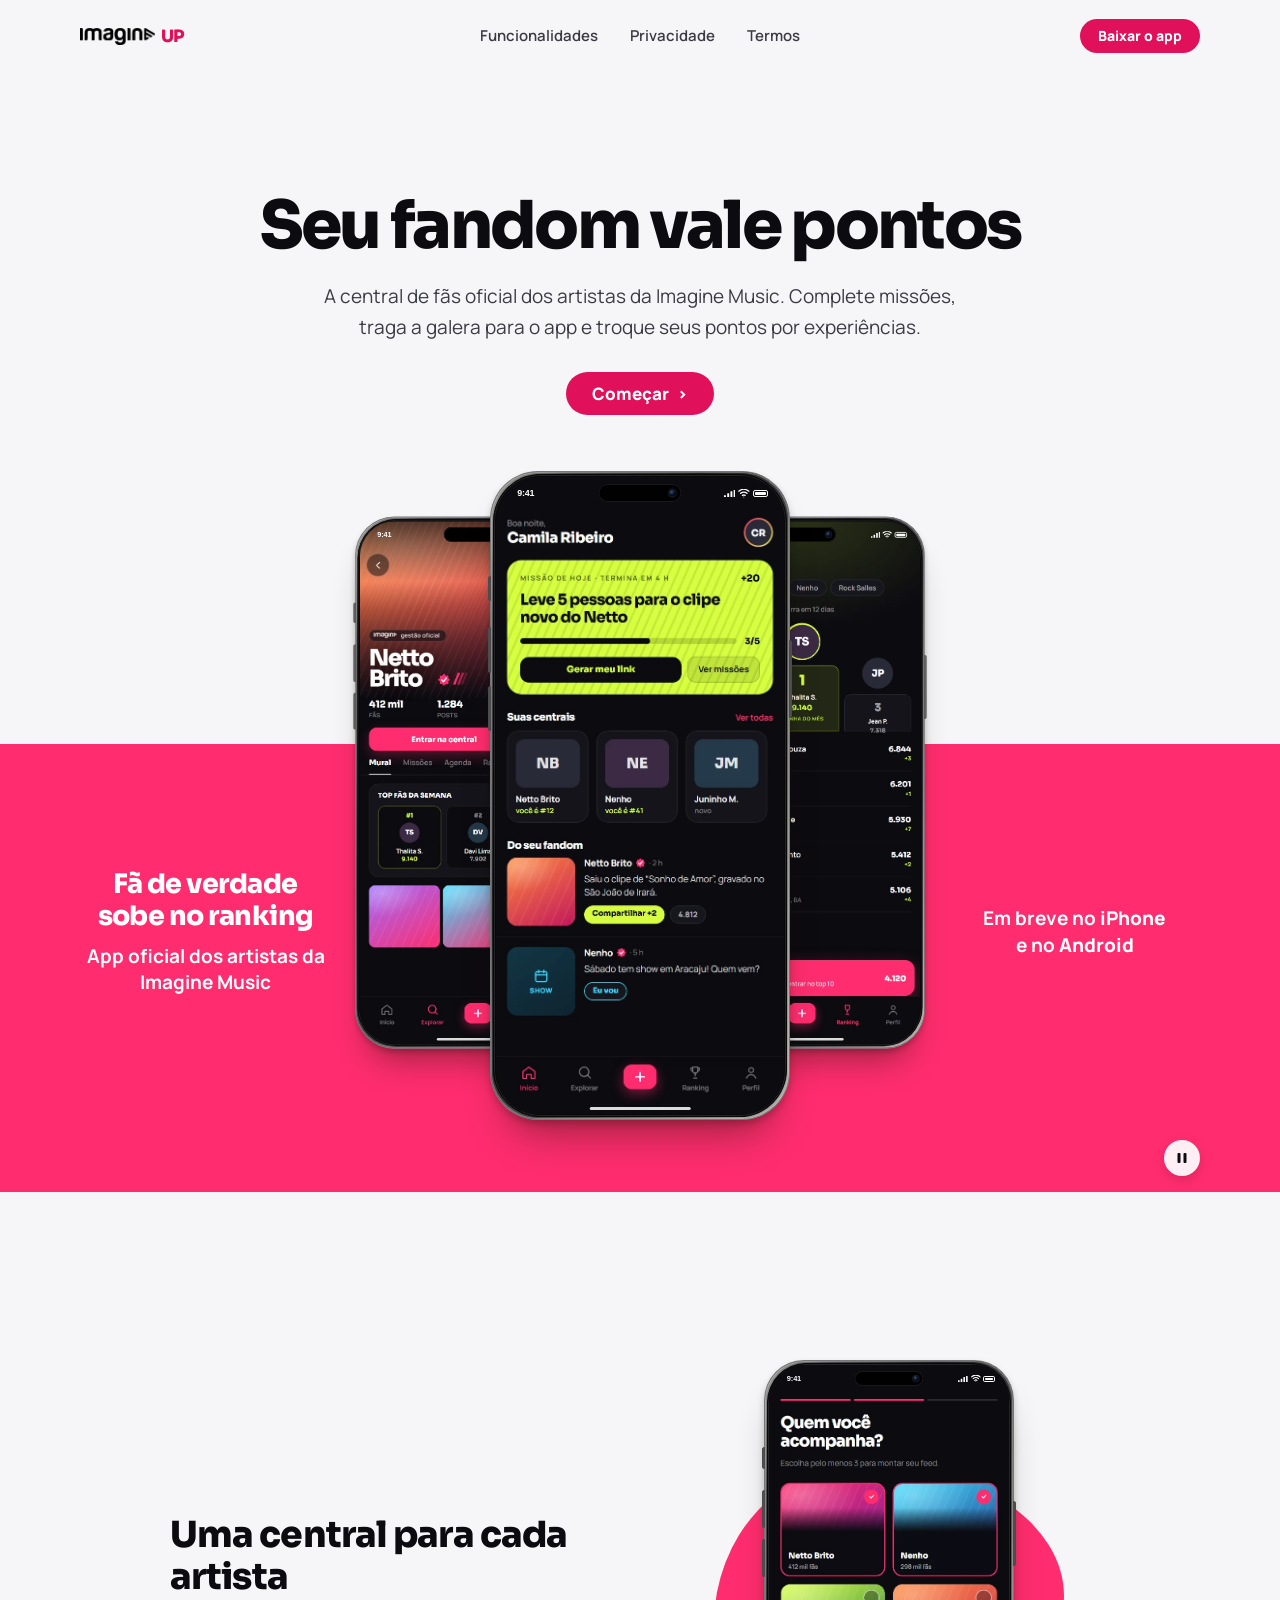
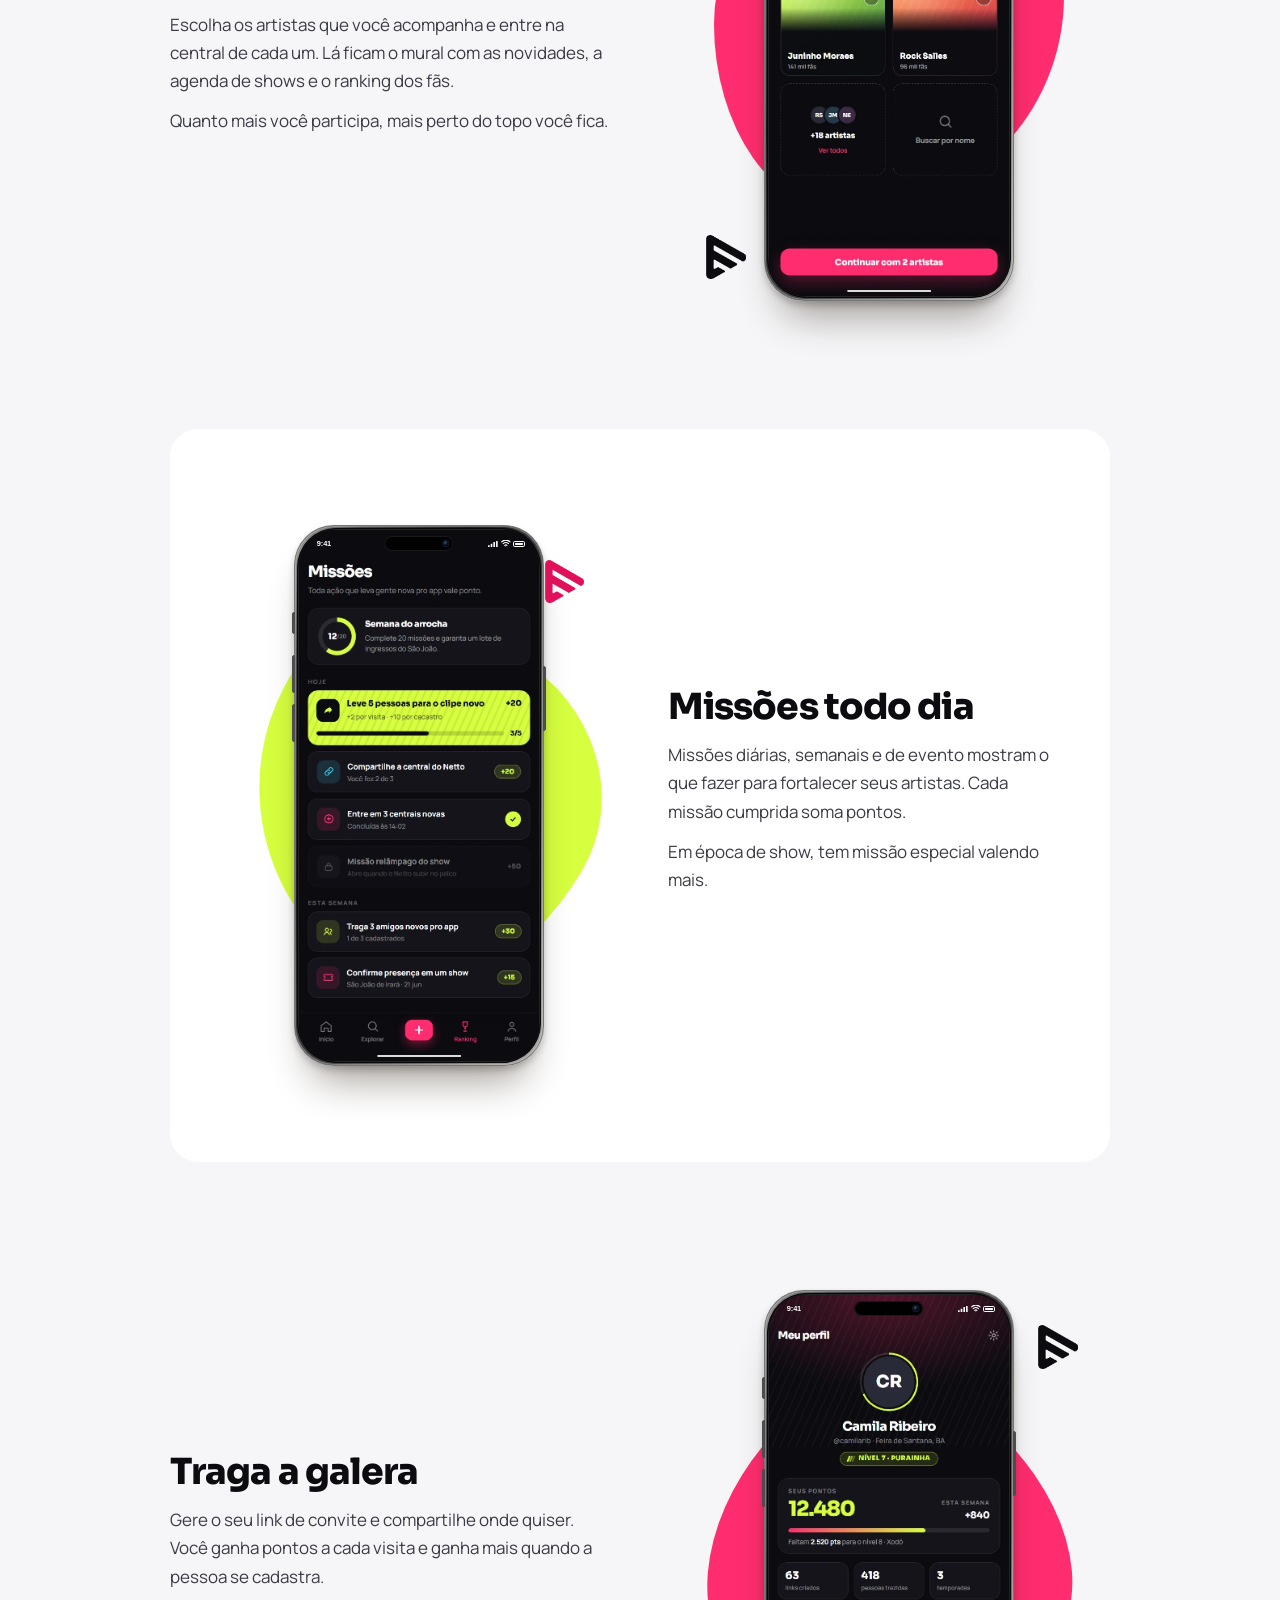
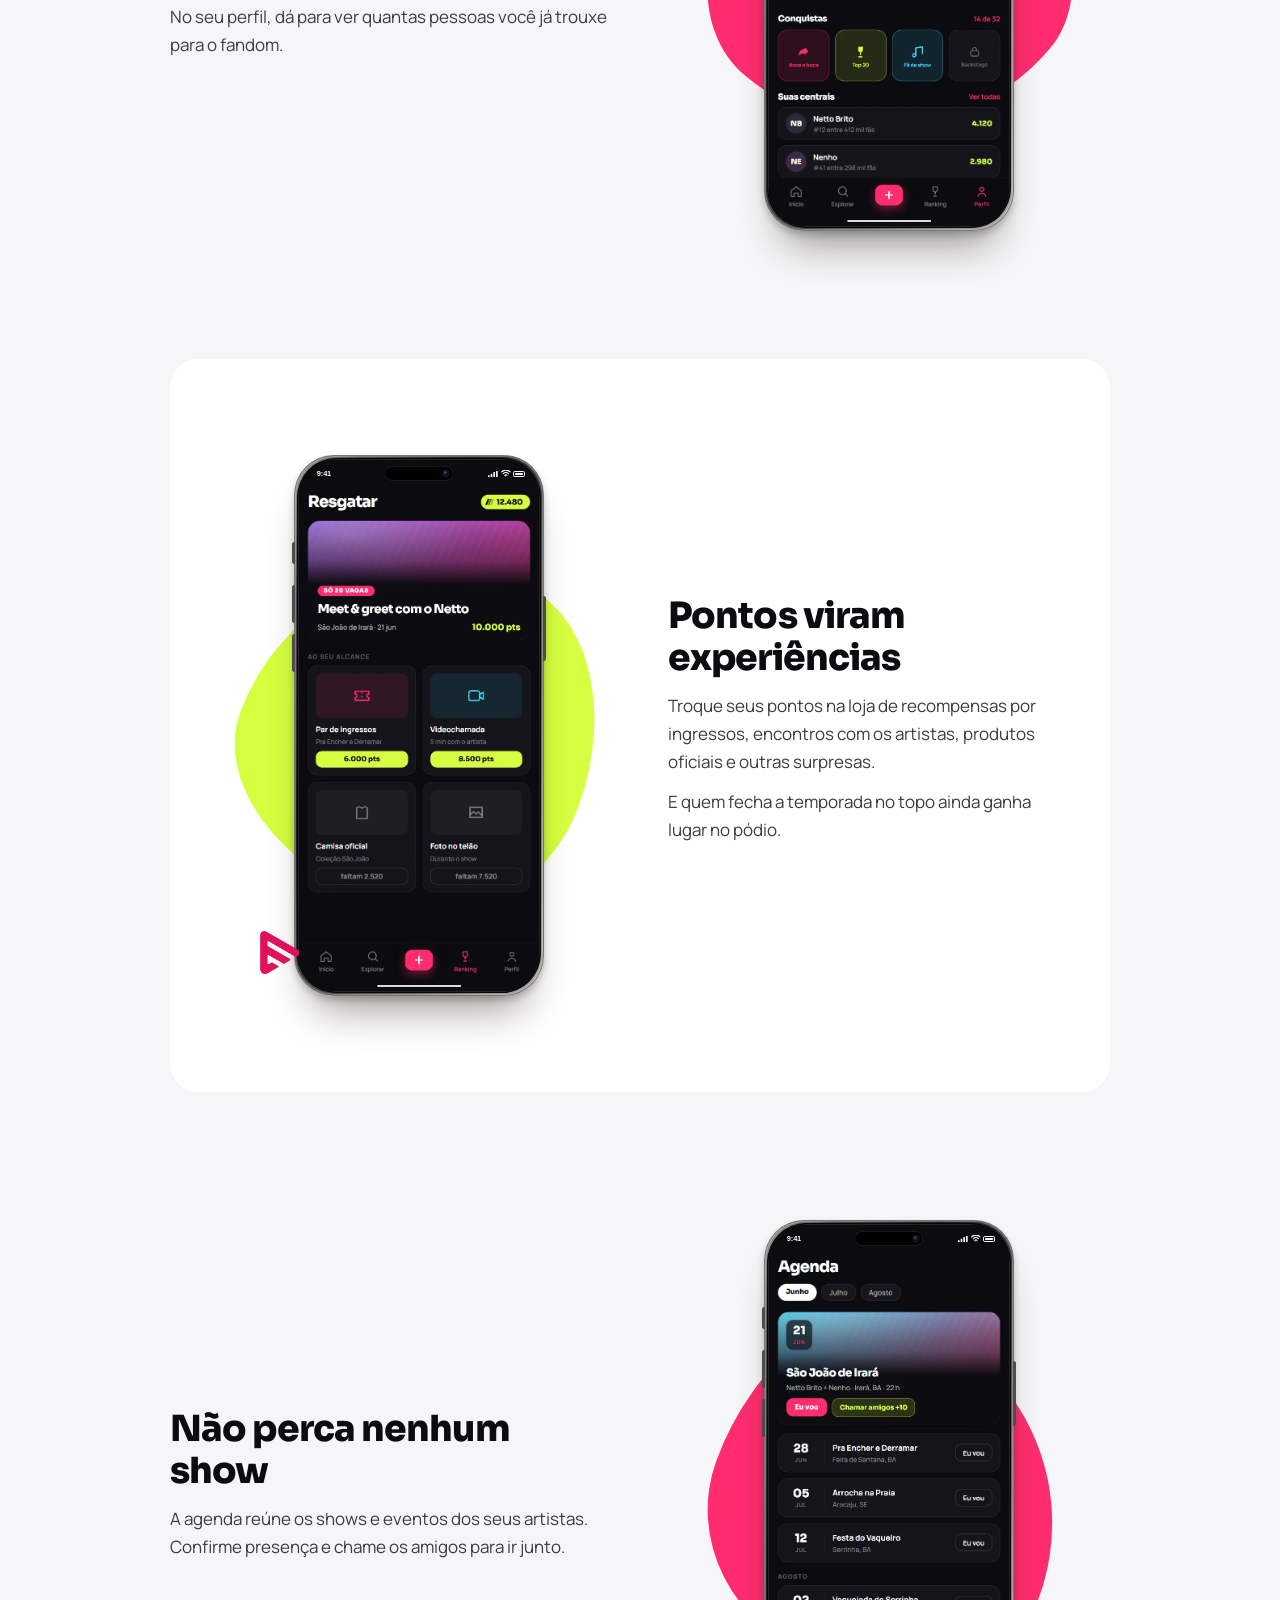
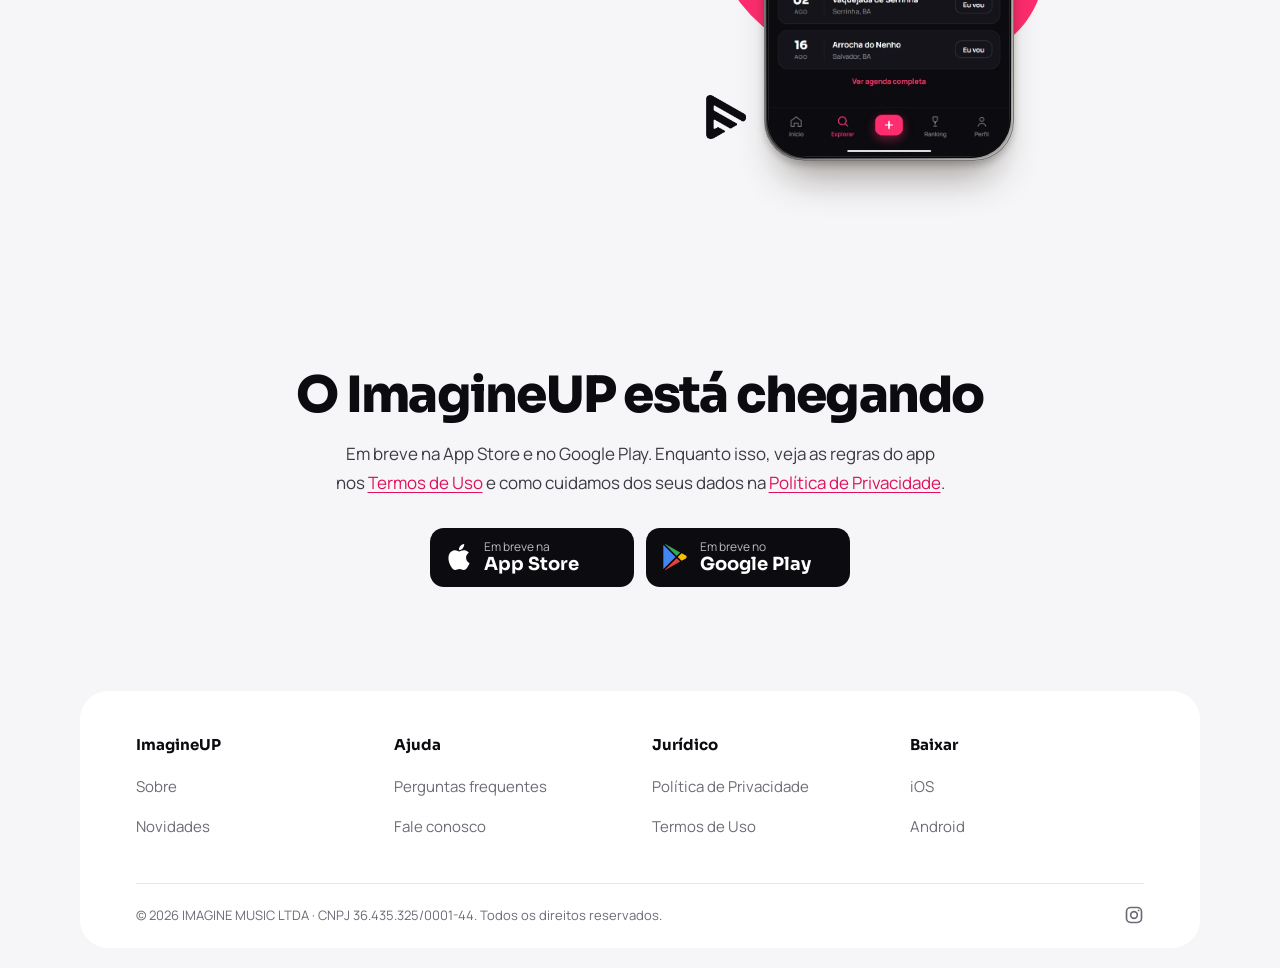
==== commit b316e2ec: "Troca as barras da home pela seta da marca As cinco marcas decorativas da seção de funcionalidades p" ====
--- a/site/index.html
+++ b/site/index.html
@@ -6,7 +6,19 @@
   <title>ImagineUP · Seu fandom vale pontos</title>
   <meta name="description" content="ImagineUP, a central de fãs oficial dos artistas da Imagine Music. Complete missões, traga a galera para o app e troque seus pontos por experiências.">
   <meta name="theme-color" content="#F6F6F8">
-  <link rel="icon" href="assets/favicon.svg" type="image/svg+xml">
+  <link rel="icon" href="assets/favicon.png" type="image/png" sizes="96x96">
+  <link rel="apple-touch-icon" href="apple-touch-icon.png">
+  <link rel="manifest" href="manifest.webmanifest">
+  <meta property="og:type" content="website">
+  <meta property="og:site_name" content="ImagineUP">
+  <meta property="og:locale" content="pt_BR">
+  <meta property="og:title" content="ImagineUP · Seu fandom vale pontos">
+  <meta property="og:description" content="ImagineUP, a central de fãs oficial dos artistas da Imagine Music. Complete missões, traga a galera para o app e troque seus pontos por experiências.">
+  <meta property="og:image" content="https://imagineup-painel.vercel.app/assets/compartilhar.jpg">
+  <meta property="og:image:width" content="1200">
+  <meta property="og:image:height" content="630">
+  <meta property="og:image:alt" content="Seu fandom vale pontos: três celulares com telas do app ImagineUP">
+  <meta name="twitter:card" content="summary_large_image">
   <link rel="preconnect" href="https://fonts.googleapis.com">
   <link rel="preconnect" href="https://fonts.gstatic.com" crossorigin>
   <link rel="stylesheet" href="https://fonts.googleapis.com/css2?family=Manrope:wght@400;500;600;700;800&family=Sora:wght@700;800&display=swap">
@@ -98,7 +110,7 @@
           </div>
           <div class="feature-media">
             <span class="blob" aria-hidden="true"></span>
-            <span class="bars bars--escuro bars--baixo" aria-hidden="true"><i></i><i></i><i></i></span>
+            <span class="seta seta--escuro seta--baixo" aria-hidden="true"></span>
             <figure class="iphone">
               <span class="iphone-botao iphone-acao" aria-hidden="true"></span>
               <span class="iphone-botao iphone-volume-mais" aria-hidden="true"></span>
@@ -122,7 +134,7 @@
           </div>
           <div class="feature-media">
             <span class="blob blob--lima" style="--giro: 120deg" aria-hidden="true"></span>
-            <span class="bars bars--cima" aria-hidden="true"><i></i><i></i><i></i></span>
+            <span class="seta seta--cima" aria-hidden="true"></span>
             <figure class="iphone">
               <span class="iphone-botao iphone-acao" aria-hidden="true"></span>
               <span class="iphone-botao iphone-volume-mais" aria-hidden="true"></span>
@@ -146,7 +158,7 @@
           </div>
           <div class="feature-media">
             <span class="blob" style="--giro: 40deg" aria-hidden="true"></span>
-            <span class="bars bars--escuro bars--cima" aria-hidden="true"><i></i><i></i><i></i></span>
+            <span class="seta seta--escuro seta--cima" aria-hidden="true"></span>
             <figure class="iphone">
               <span class="iphone-botao iphone-acao" aria-hidden="true"></span>
               <span class="iphone-botao iphone-volume-mais" aria-hidden="true"></span>
@@ -170,7 +182,7 @@
           </div>
           <div class="feature-media">
             <span class="blob blob--lima" style="--giro: 200deg" aria-hidden="true"></span>
-            <span class="bars bars--baixo" aria-hidden="true"><i></i><i></i><i></i></span>
+            <span class="seta seta--baixo" aria-hidden="true"></span>
             <figure class="iphone">
               <span class="iphone-botao iphone-acao" aria-hidden="true"></span>
               <span class="iphone-botao iphone-volume-mais" aria-hidden="true"></span>
@@ -193,7 +205,7 @@
           </div>
           <div class="feature-media">
             <span class="blob" style="--giro: 290deg" aria-hidden="true"></span>
-            <span class="bars bars--escuro bars--baixo" aria-hidden="true"><i></i><i></i><i></i></span>
+            <span class="seta seta--escuro seta--baixo" aria-hidden="true"></span>
             <figure class="iphone">
               <span class="iphone-botao iphone-acao" aria-hidden="true"></span>
               <span class="iphone-botao iphone-volume-mais" aria-hidden="true"></span>
--- a/site/assets/site.css
+++ b/site/assets/site.css
@@ -202,26 +202,17 @@
   }
 }
 
-/* Marca: as três barras inclinadas do app */
-
-.bars {
-  display: inline-flex;
-  gap: 0.035em;
-  transform: skewX(-22deg);
-}
-
-.bars i {
-  width: 0.09em;
-  height: 0.5em;
+/* Marca: a seta do "e" do logo Imagine. A imagem é só a forma; a cor vem do
+   background, e o translate compensa a ponta, que pesa pouco, para a seta
+   parecer centralizada. */
+.seta {
+  display: inline-block;
+  width: 0.9em;
+  height: 1em;
   background: var(--pink-strong);
-}
-
-.bars i:nth-child(2) {
-  opacity: 0.6;
-}
-
-.bars i:nth-child(3) {
-  opacity: 0.28;
+  transform: translateX(0.07em);
+  -webkit-mask: url(seta.png) center / contain no-repeat;
+  mask: url(seta.png) center / contain no-repeat;
 }
 
 /* iPhone (VitrineUP, iphone-modelo) */
@@ -637,23 +628,23 @@
   background: var(--lime);
 }
 
-.feature-media .bars {
+.feature-media .seta {
   position: absolute;
   z-index: 2;
-  font-size: clamp(56px, 7vw, 80px);
-}
-
-.feature-media .bars--baixo {
+  font-size: clamp(32px, 3.8vw, 44px);
+}
+
+.feature-media .seta--baixo {
   bottom: 10%;
   left: 8%;
 }
 
-.feature-media .bars--cima {
+.feature-media .seta--cima {
   top: 12%;
   right: 8%;
 }
 
-.bars--escuro i {
+.seta--escuro {
   background: var(--ink);
 }
 
@@ -1207,11 +1198,8 @@
   background: var(--pink);
 }
 
-.news-collage-top .marca .bars {
-  font-size: 22px;
-}
-
-.news-collage-top .marca .bars i {
+.news-collage-top .marca .seta {
+  font-size: 15px;
   background: #fff;
 }
 
@@ -1270,11 +1258,8 @@
   background: linear-gradient(180deg, #ff4f86 0%, var(--pink) 45%, var(--pink-strong) 100%);
 }
 
-.download-banner .bars {
-  font-size: clamp(90px, 22vw, 120px);
-}
-
-.download-banner .bars i {
+.download-banner .seta {
+  font-size: clamp(64px, 16vw, 80px);
   background: #fff;
 }
 
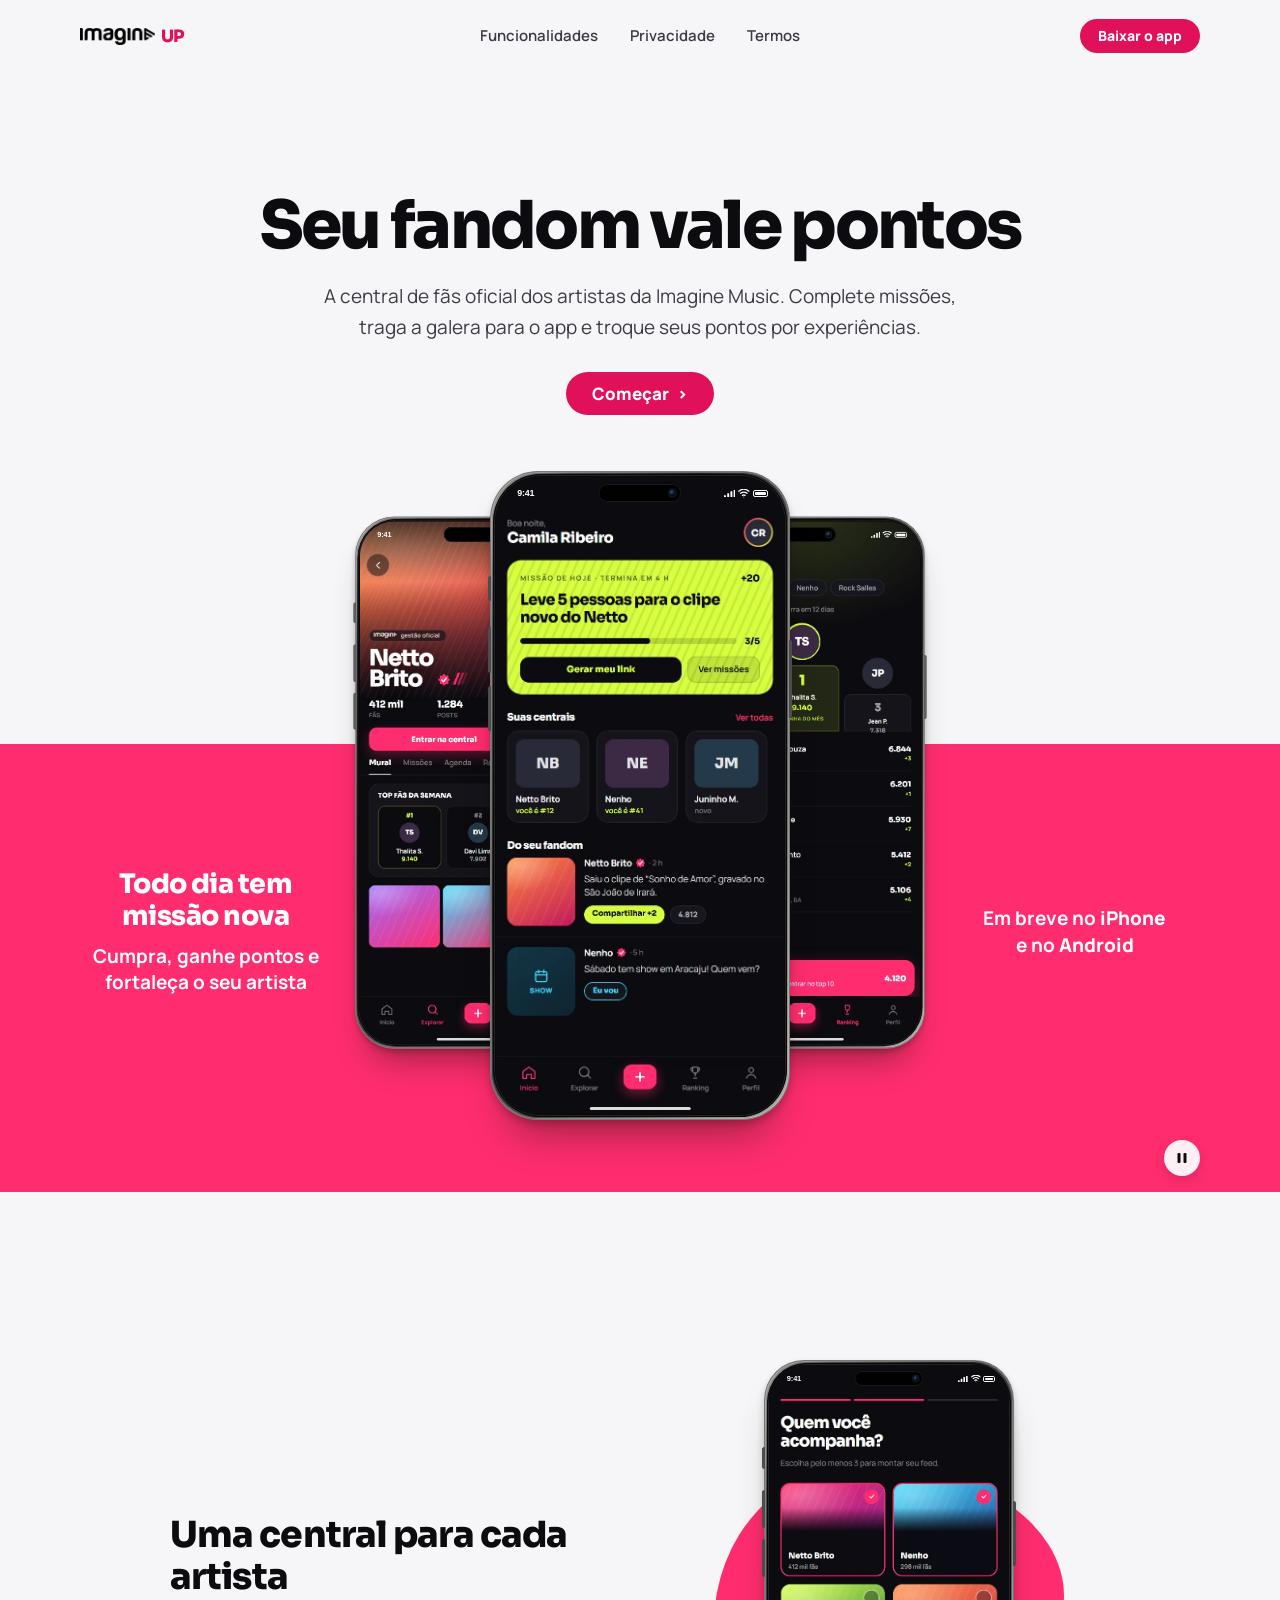
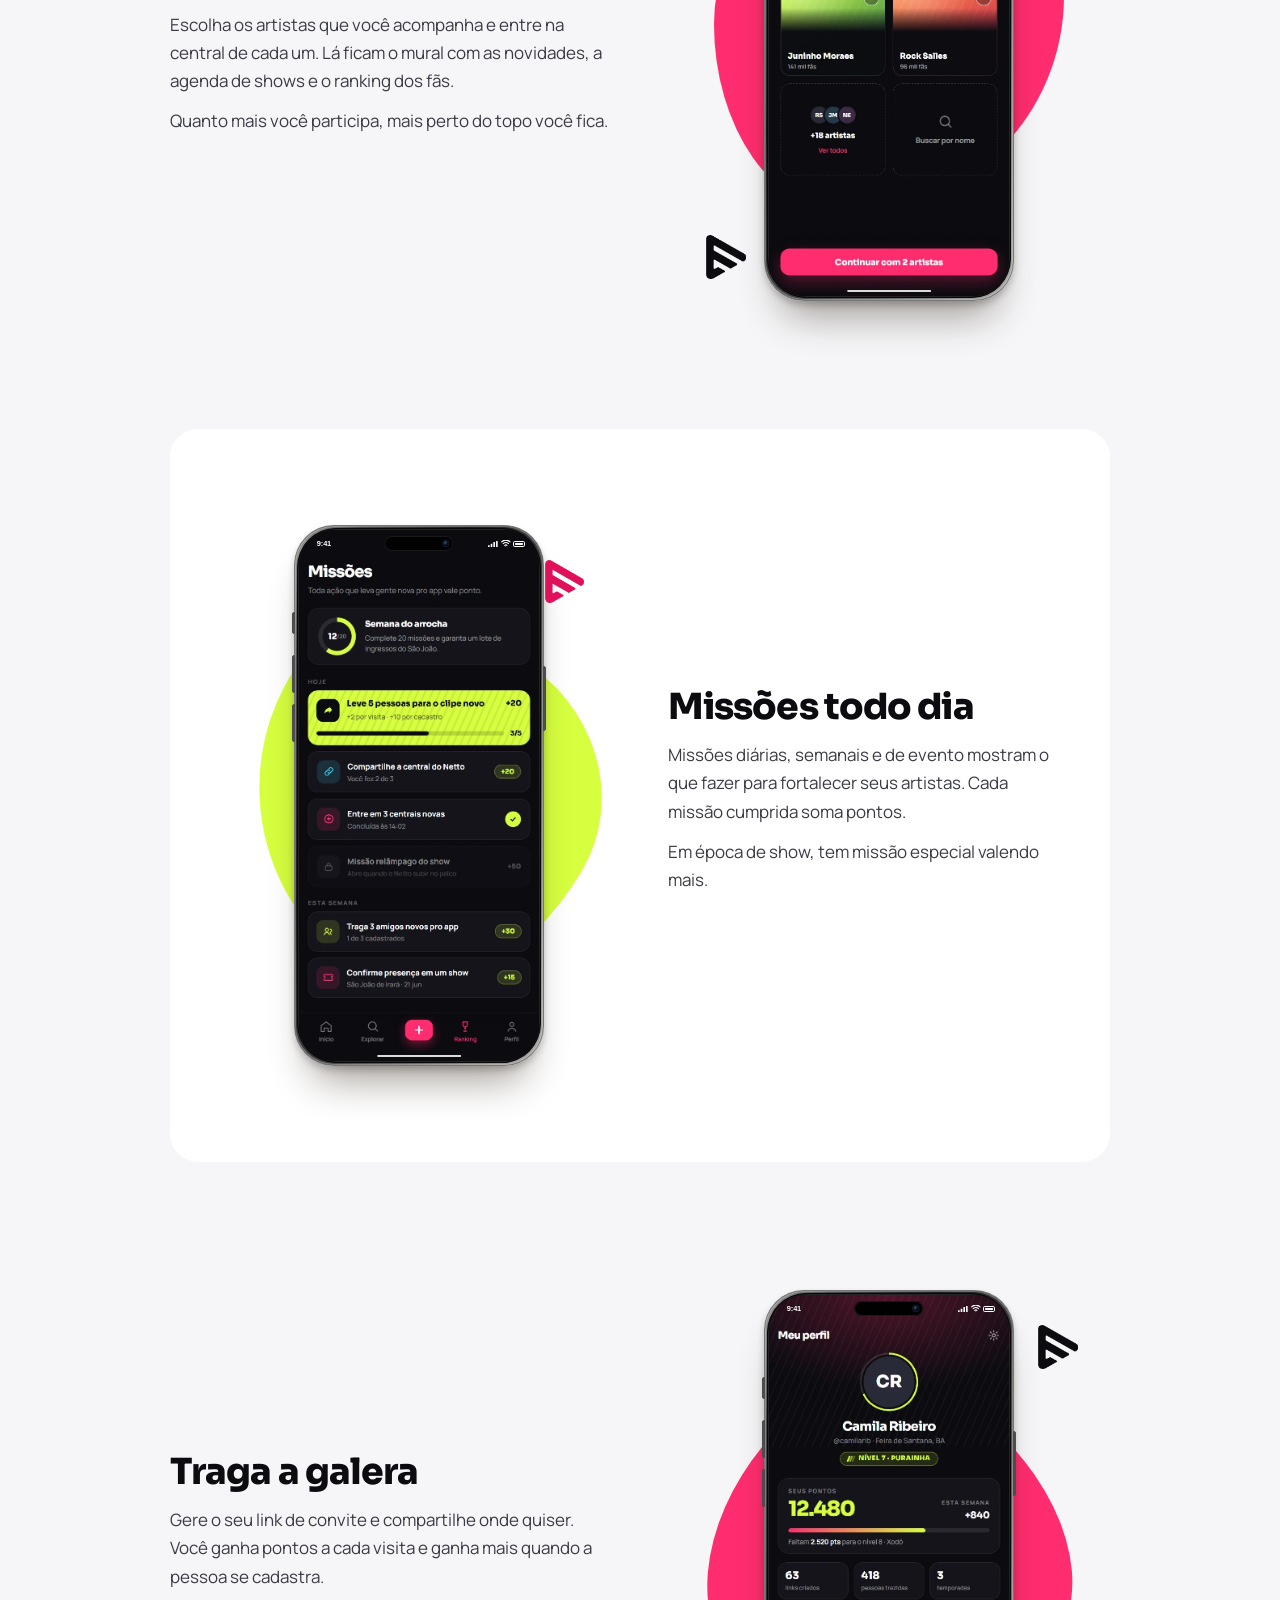
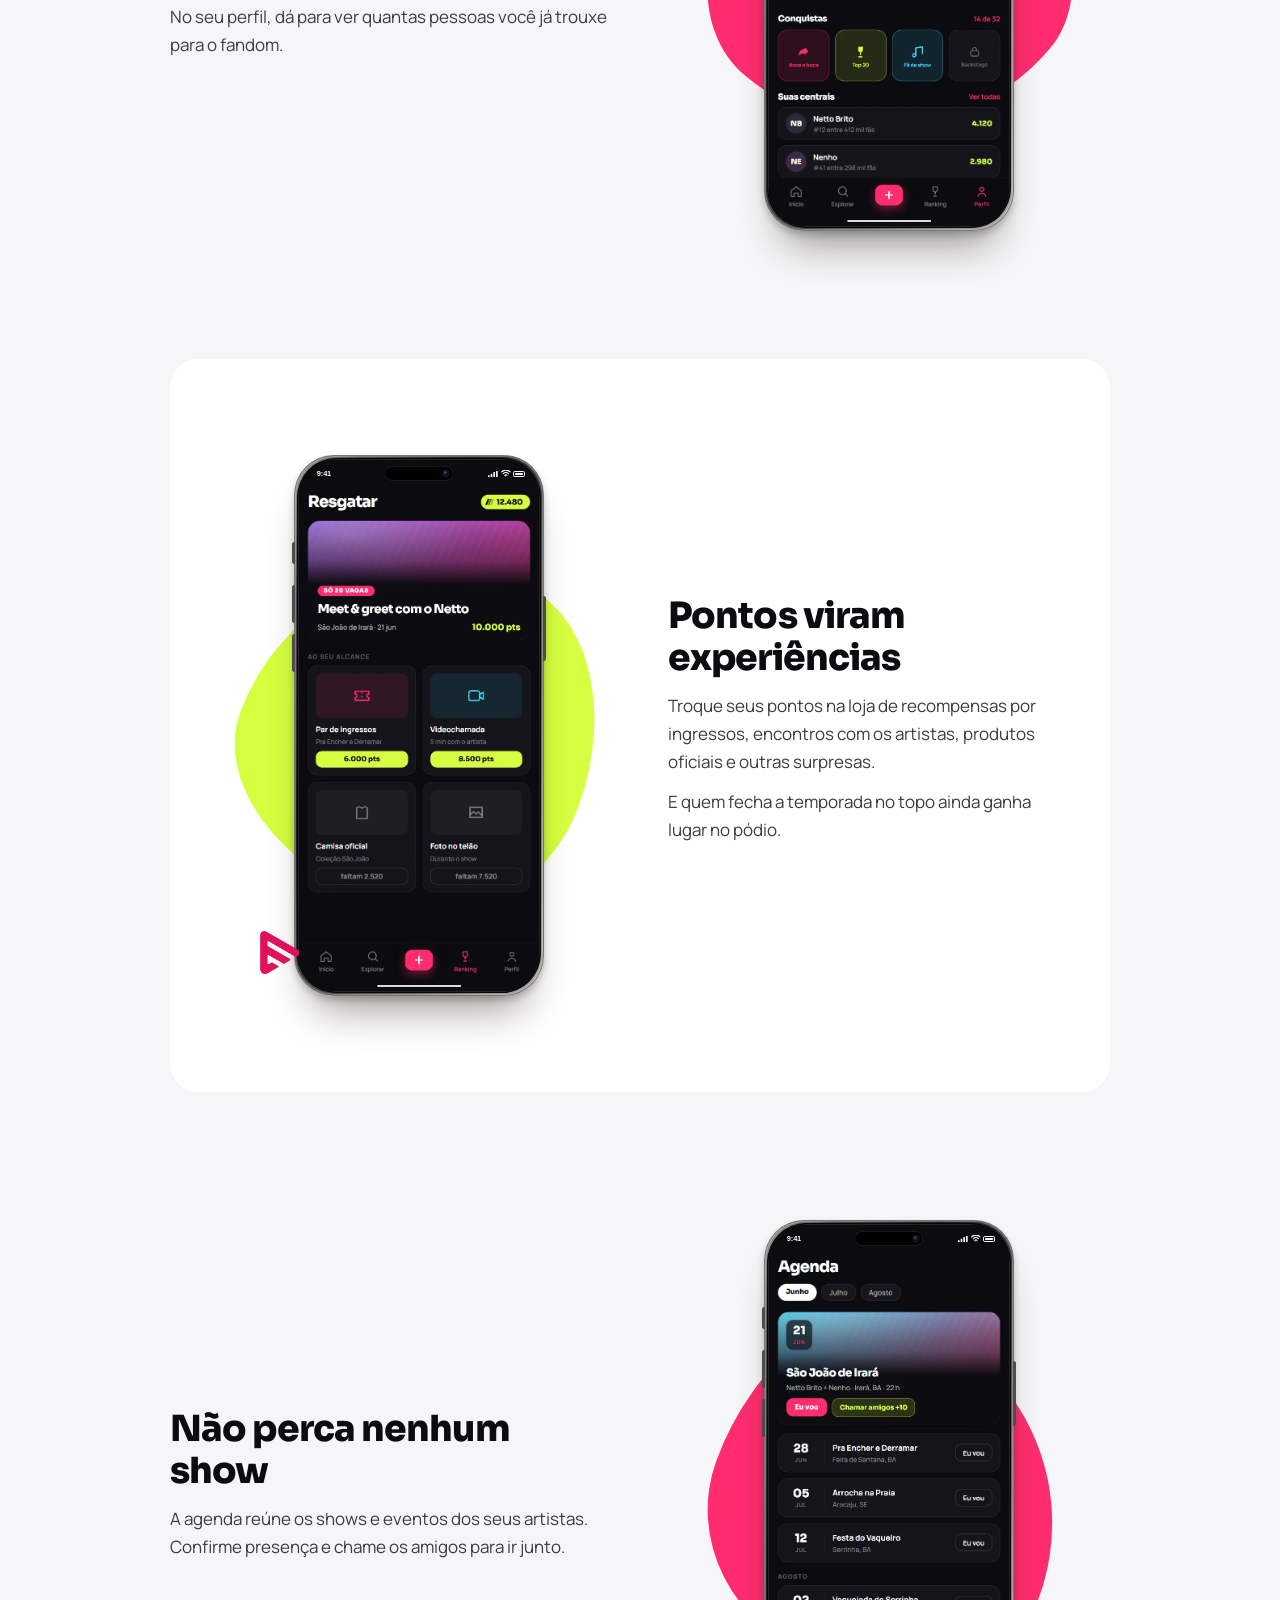
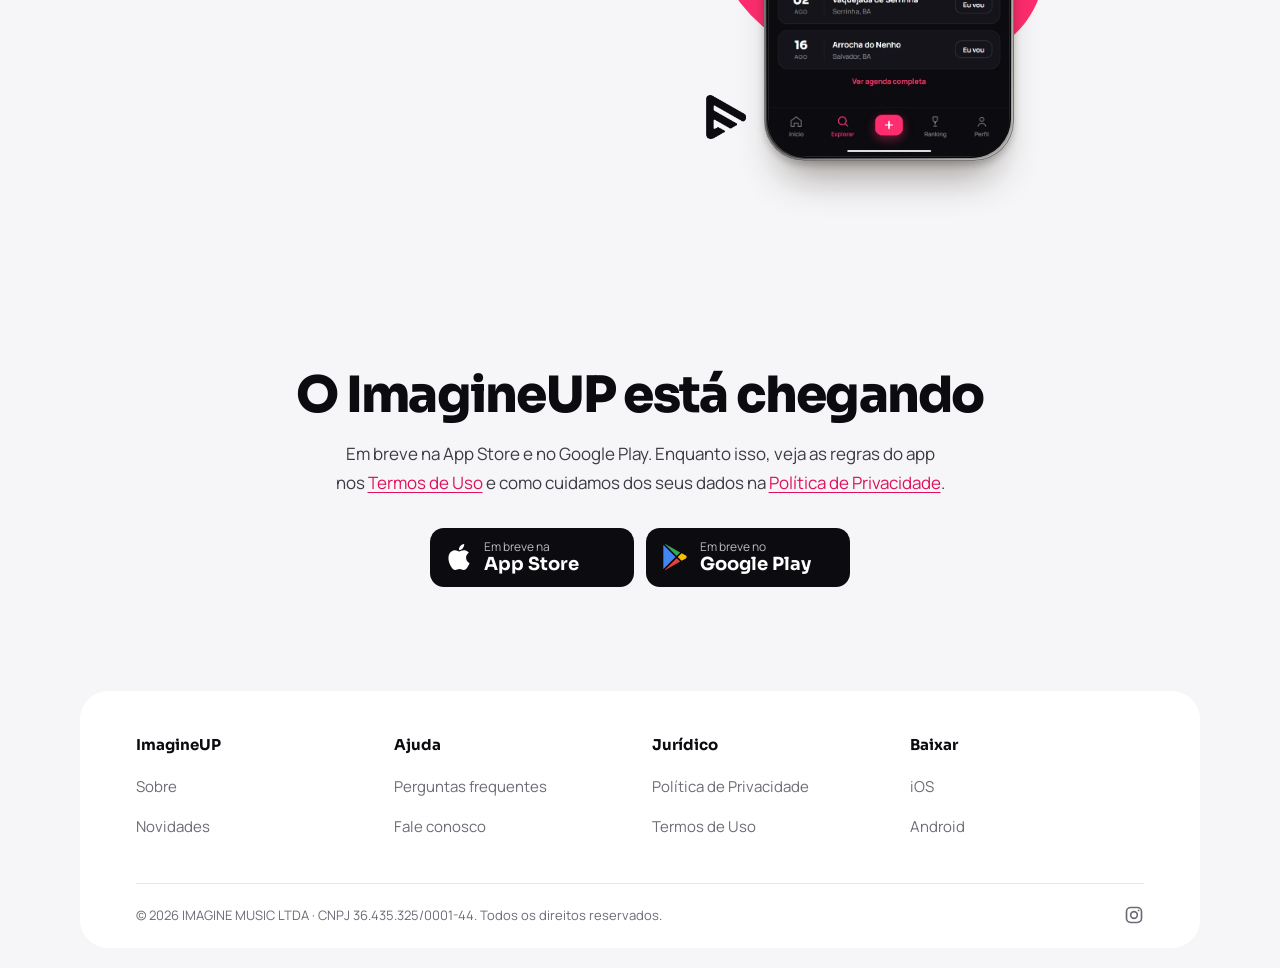
==== commit 377179a9: "Faixa e frase da home mudam junto com o celular da frente A cada volta do carrossel, a faixa troca d" ====
--- a/site/index.html
+++ b/site/index.html
@@ -51,10 +51,10 @@
       </div>
     </section>
 
-    <section class="showcase" aria-label="Telas do ImagineUP">
+    <section class="showcase" data-tela="inicio" aria-label="Telas do ImagineUP">
       <div class="wrap wrap--wide showcase-inner">
         <div class="trio">
-          <figure class="iphone" data-pos="esq">
+          <figure class="iphone" data-pos="esq" data-tela="artista">
             <span class="iphone-botao iphone-acao" aria-hidden="true"></span>
             <span class="iphone-botao iphone-volume-mais" aria-hidden="true"></span>
             <span class="iphone-botao iphone-volume-menos" aria-hidden="true"></span>
@@ -66,7 +66,7 @@
               <div class="iphone-gesto" aria-hidden="true"></div>
             </div>
           </figure>
-          <figure class="iphone" data-pos="centro">
+          <figure class="iphone" data-pos="centro" data-tela="inicio">
             <span class="iphone-botao iphone-acao" aria-hidden="true"></span>
             <span class="iphone-botao iphone-volume-mais" aria-hidden="true"></span>
             <span class="iphone-botao iphone-volume-menos" aria-hidden="true"></span>
@@ -78,7 +78,7 @@
               <div class="iphone-gesto" aria-hidden="true"></div>
             </div>
           </figure>
-          <figure class="iphone" data-pos="dir">
+          <figure class="iphone" data-pos="dir" data-tela="ranking">
             <span class="iphone-botao iphone-acao" aria-hidden="true"></span>
             <span class="iphone-botao iphone-volume-mais" aria-hidden="true"></span>
             <span class="iphone-botao iphone-volume-menos" aria-hidden="true"></span>
@@ -91,7 +91,12 @@
             </div>
           </figure>
         </div>
-        <p class="showcase-claim">Fã de verdade sobe no ranking<span>App oficial dos artistas da Imagine Music</span></p>
+        <!-- uma frase por tela; o script do carrossel mostra a da tela que está na frente -->
+        <div class="showcase-claim">
+          <p class="claim" data-tela="inicio" data-estado="ativo">Todo dia tem missão nova<span>Cumpra, ganhe pontos e fortaleça o seu artista</span></p>
+          <p class="claim" data-tela="ranking" aria-hidden="true">Fã de verdade sobe no ranking<span>Veja o pódio da temporada e a sua posição</span></p>
+          <p class="claim" data-tela="artista" aria-hidden="true">Cada artista tem a sua central<span>Mural, agenda de shows e os top fãs da semana</span></p>
+        </div>
         <p class="showcase-stores">Em breve no <strong>iPhone</strong> e no <strong>Android</strong></p>
       </div>
       <button class="trio-pausa" type="button" aria-pressed="false" aria-label="Pausar a animação dos celulares">
@@ -288,14 +293,24 @@
     // Carrossel do trio de celulares: os três ficam num círculo visto de
     // frente e, a cada volta, o círculo gira 120 graus. O da direita vem
     // para a frente, o da frente vai para a esquerda e o da esquerda passa
-    // por trás até a direita. Para quando: a pessoa pausa, o mouse está
-    // sobre os celulares, a seção sai da tela, a aba fica oculta ou o
-    // sistema pede menos movimento.
+    // por trás até a direita. A cada volta a faixa troca de cor e a frase da
+    // lateral passa a falar da tela que chegou na frente. Para quando: a
+    // pessoa pausa, o mouse está sobre os celulares, a seção sai da tela, a
+    // aba fica oculta ou o sistema pede menos movimento.
     (() => {
       const trio = document.querySelector('.trio');
       const botao = document.querySelector('.trio-pausa');
       if (!trio || !botao) return;
+      const showcase = trio.closest('.showcase');
+      const frases = [...showcase.querySelectorAll('.showcase-claim .claim')];
       const celulares = [...trio.querySelectorAll('.iphone')];
+      // cor da faixa de cada tela em OKLCH: luminosidade, croma e matiz
+      const CORES = {
+        inicio: [0.6549, 0.2399, 9.85],   // rosa da marca, #ff2d6f
+        ranking: [0.54, 0.25, 292],       // violeta, #7a39ef
+        artista: [0.9391, 0.208, 121.39], // lima da marca, #d6ff3f
+      };
+      let matiz = CORES[showcase.dataset.tela][2];
       const menosMovimento = window.matchMedia('(prefers-reduced-motion: reduce)');
       const ANGULO = { centro: 0, dir: 120, esq: -120 };
       const PROXIMA = { dir: 'centro', centro: 'esq', esq: 'dir' };
@@ -326,8 +341,35 @@
       // começa devagar, acelera e freia no fim, sem tranco no meio
       const suave = (t) => (1 - Math.cos(Math.PI * t)) / 2;
 
+      // Leva a faixa e a frase para a tela que está chegando. O matiz só
+      // desce, então a cor percorre a roda num sentido só (rosa, violeta,
+      // azul, verde, lima, amarelo, laranja, rosa) e nunca corta pelo cinza
+      // que fica entre duas cores opostas. O CSS anima os valores.
+      function mostrar(tela) {
+        const [luz, croma, alvo] = CORES[tela];
+        let h = alvo;
+        while (h > matiz) h -= 360;
+        while (h <= matiz - 360) h += 360;
+        matiz = h;
+        showcase.style.setProperty('--faixa-l', luz);
+        showcase.style.setProperty('--faixa-c', croma);
+        showcase.style.setProperty('--faixa-h', matiz);
+        showcase.dataset.tela = tela;
+        for (const frase of frases) {
+          if (frase.dataset.tela === tela) {
+            frase.dataset.estado = 'ativo';
+            frase.removeAttribute('aria-hidden');
+          } else {
+            frase.dataset.estado = frase.dataset.estado === 'ativo' ? 'saindo' : '';
+            frase.setAttribute('aria-hidden', 'true');
+          }
+        }
+      }
+
       function girar() {
         espera = null;
+        const chegando = celulares.find((celular) => celular.dataset.pos === 'dir');
+        if (chegando) mostrar(chegando.dataset.tela);
         let inicio = null;
         const passo = (agora) => {
           if (inicio === null) inicio = agora;
--- a/site/assets/site.css
+++ b/site/assets/site.css
@@ -388,15 +388,48 @@
   margin-top: 30px;
 }
 
-/* Home · trio de celulares sobre a faixa rosa */
+/* Home · trio de celulares sobre a faixa colorida */
+
+/* A cor da faixa é um OKLCH montado com estas três variáveis. Registradas,
+   elas são animadas como números, e o script do carrossel faz o matiz andar
+   sempre para o mesmo lado da roda de cores. Os valores iniciais são o rosa
+   da marca (#ff2d6f). */
+@property --faixa-l {
+  syntax: "<number>";
+  inherits: true;
+  initial-value: 0.6549;
+}
+
+@property --faixa-c {
+  syntax: "<number>";
+  inherits: true;
+  initial-value: 0.2399;
+}
+
+@property --faixa-h {
+  syntax: "<number>";
+  inherits: true;
+  initial-value: 9.85;
+}
 
 .showcase {
   --w: clamp(196px, 25vw, 300px);
   --h: calc(var(--w) * 844 / 390);
   --acima: calc(var(--h) * 0.42);
+  --faixa-texto: #fff;
   position: relative;
   overflow: hidden;
   padding: 0 0 clamp(40px, 6vw, 72px);
+  /* mesma duração e curva da volta dos celulares */
+  transition:
+    --faixa-l 1.3s cubic-bezier(0.37, 0, 0.63, 1),
+    --faixa-c 1.3s cubic-bezier(0.37, 0, 0.63, 1),
+    --faixa-h 1.3s cubic-bezier(0.37, 0, 0.63, 1);
+}
+
+/* na faixa lima, texto branco não tem contraste */
+.showcase[data-tela="artista"] {
+  --faixa-texto: var(--ink);
 }
 
 .showcase::before {
@@ -407,6 +440,12 @@
   bottom: 0;
   left: 0;
   background: var(--pink);
+}
+
+@supports (color: oklch(0 0 0)) {
+  .showcase::before {
+    background: oklch(var(--faixa-l) var(--faixa-c) var(--faixa-h));
+  }
 }
 
 /* minmax(0, 1fr): sem isso o trio, mais largo que a tela no celular,
@@ -482,7 +521,7 @@
 }
 
 .trio-pausa:focus-visible {
-  outline: 2px solid #fff;
+  outline: 2px solid var(--faixa-texto);
   outline-offset: 3px;
 }
 
@@ -503,11 +542,15 @@
 .showcase-claim,
 .showcase-stores {
   margin: 0;
-  color: #fff;
+  color: var(--faixa-texto);
   text-align: center;
-}
-
+  transition: color 1.3s cubic-bezier(0.37, 0, 0.63, 1);
+}
+
+/* As três frases ficam empilhadas na mesma célula, então a altura é a da
+   maior e nada pula quando elas trocam. */
 .showcase-claim {
+  display: grid;
   grid-row: 3;
   padding-top: 32px;
   font: 800 clamp(24px, 2.1vw, 28px) / 1.2 Sora, Manrope, sans-serif;
@@ -521,6 +564,38 @@
   letter-spacing: 0;
 }
 
+/* A frase que sai sobe e some; a que entra vem de baixo, um pouco depois,
+   com um desfoque que se desfaz. */
+.showcase-claim .claim {
+  grid-area: 1 / 1;
+  margin: 0;
+  opacity: 0;
+  transform: translateY(16px);
+  filter: blur(6px);
+  transition:
+    opacity 0.5s cubic-bezier(0.37, 0, 0.63, 1),
+    transform 0.8s cubic-bezier(0.22, 1, 0.36, 1),
+    filter 0.5s cubic-bezier(0.37, 0, 0.63, 1);
+}
+
+.showcase-claim .claim[data-estado="ativo"] {
+  opacity: 1;
+  transform: none;
+  filter: none;
+  transition-delay: 0.35s;
+}
+
+.showcase-claim .claim[data-estado="saindo"] {
+  transform: translateY(-16px);
+}
+
+@media (prefers-reduced-motion: reduce) {
+  .showcase-claim .claim {
+    transform: none;
+    filter: none;
+  }
+}
+
 .showcase-stores {
   grid-row: 4;
   padding-top: 14px;
@@ -528,7 +603,7 @@
 }
 
 .showcase-stores strong {
-  color: #fff;
+  color: inherit;
   font-weight: 800;
 }
 
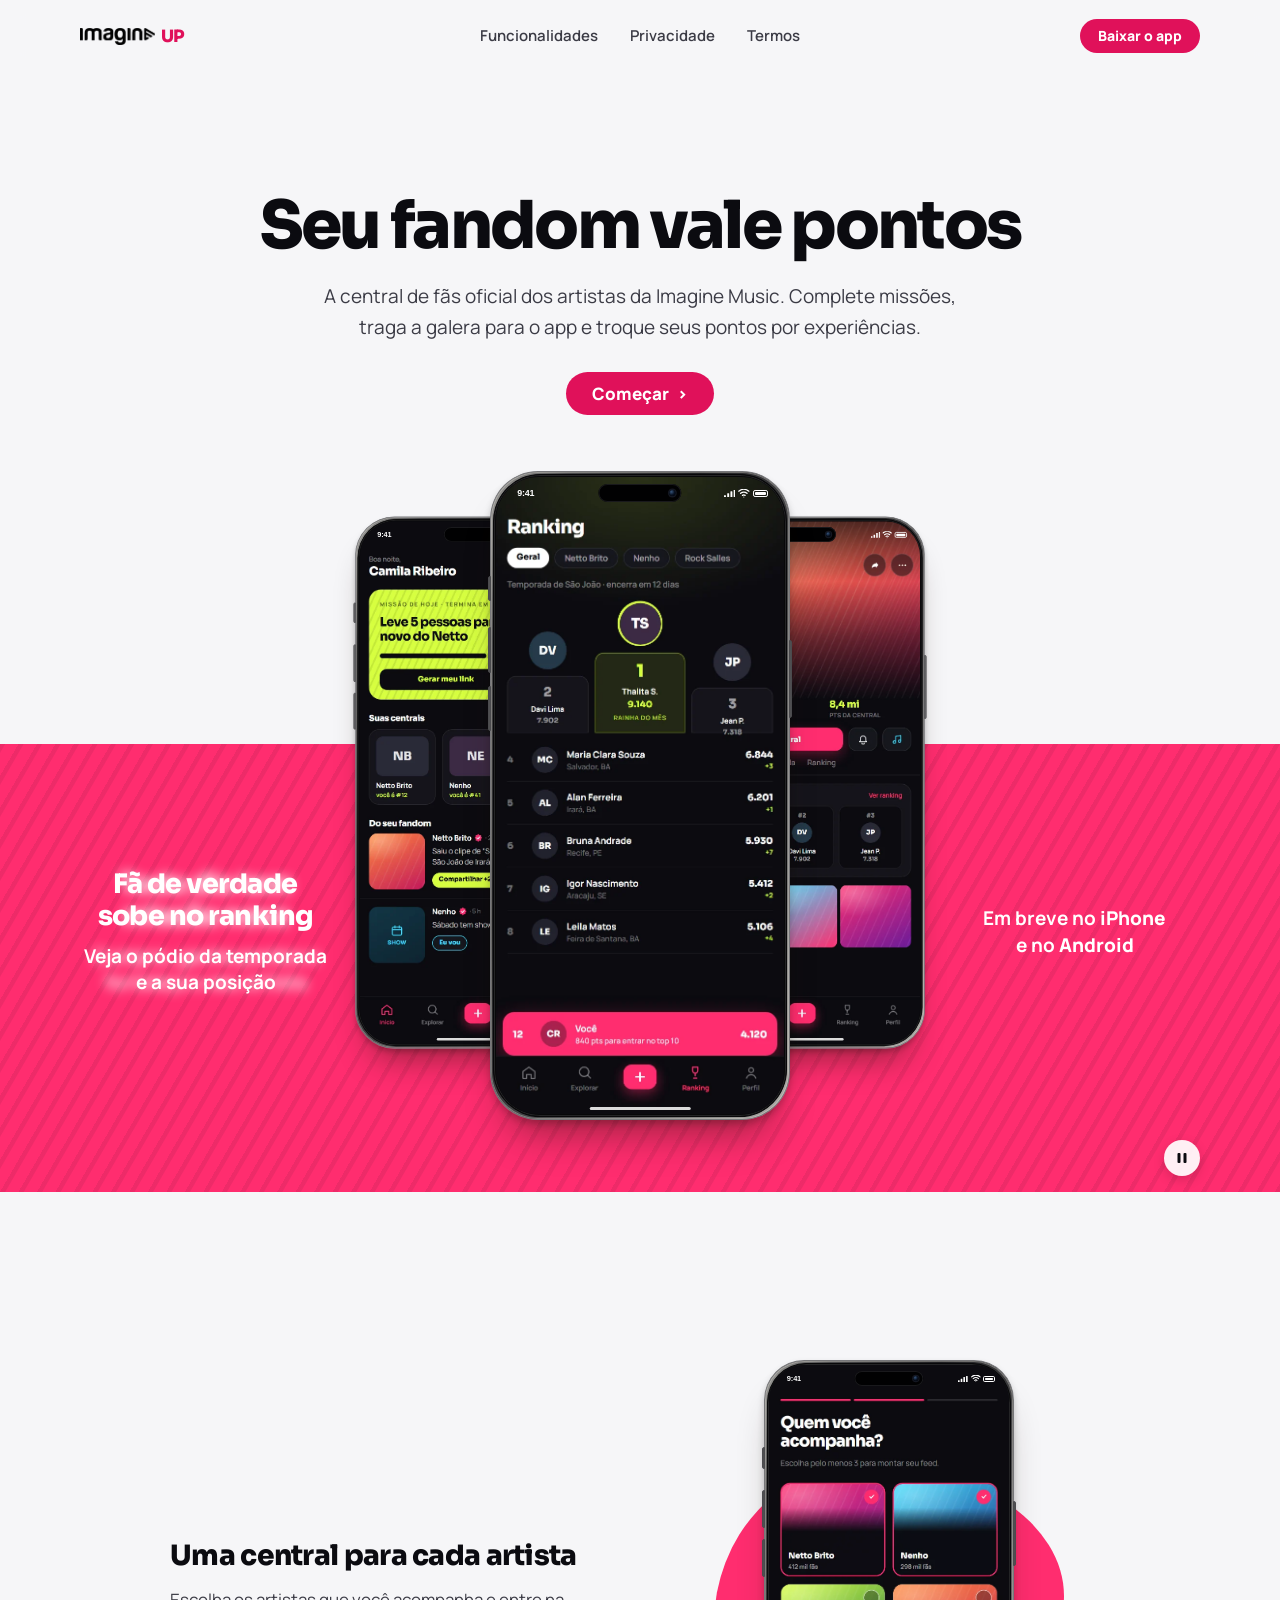
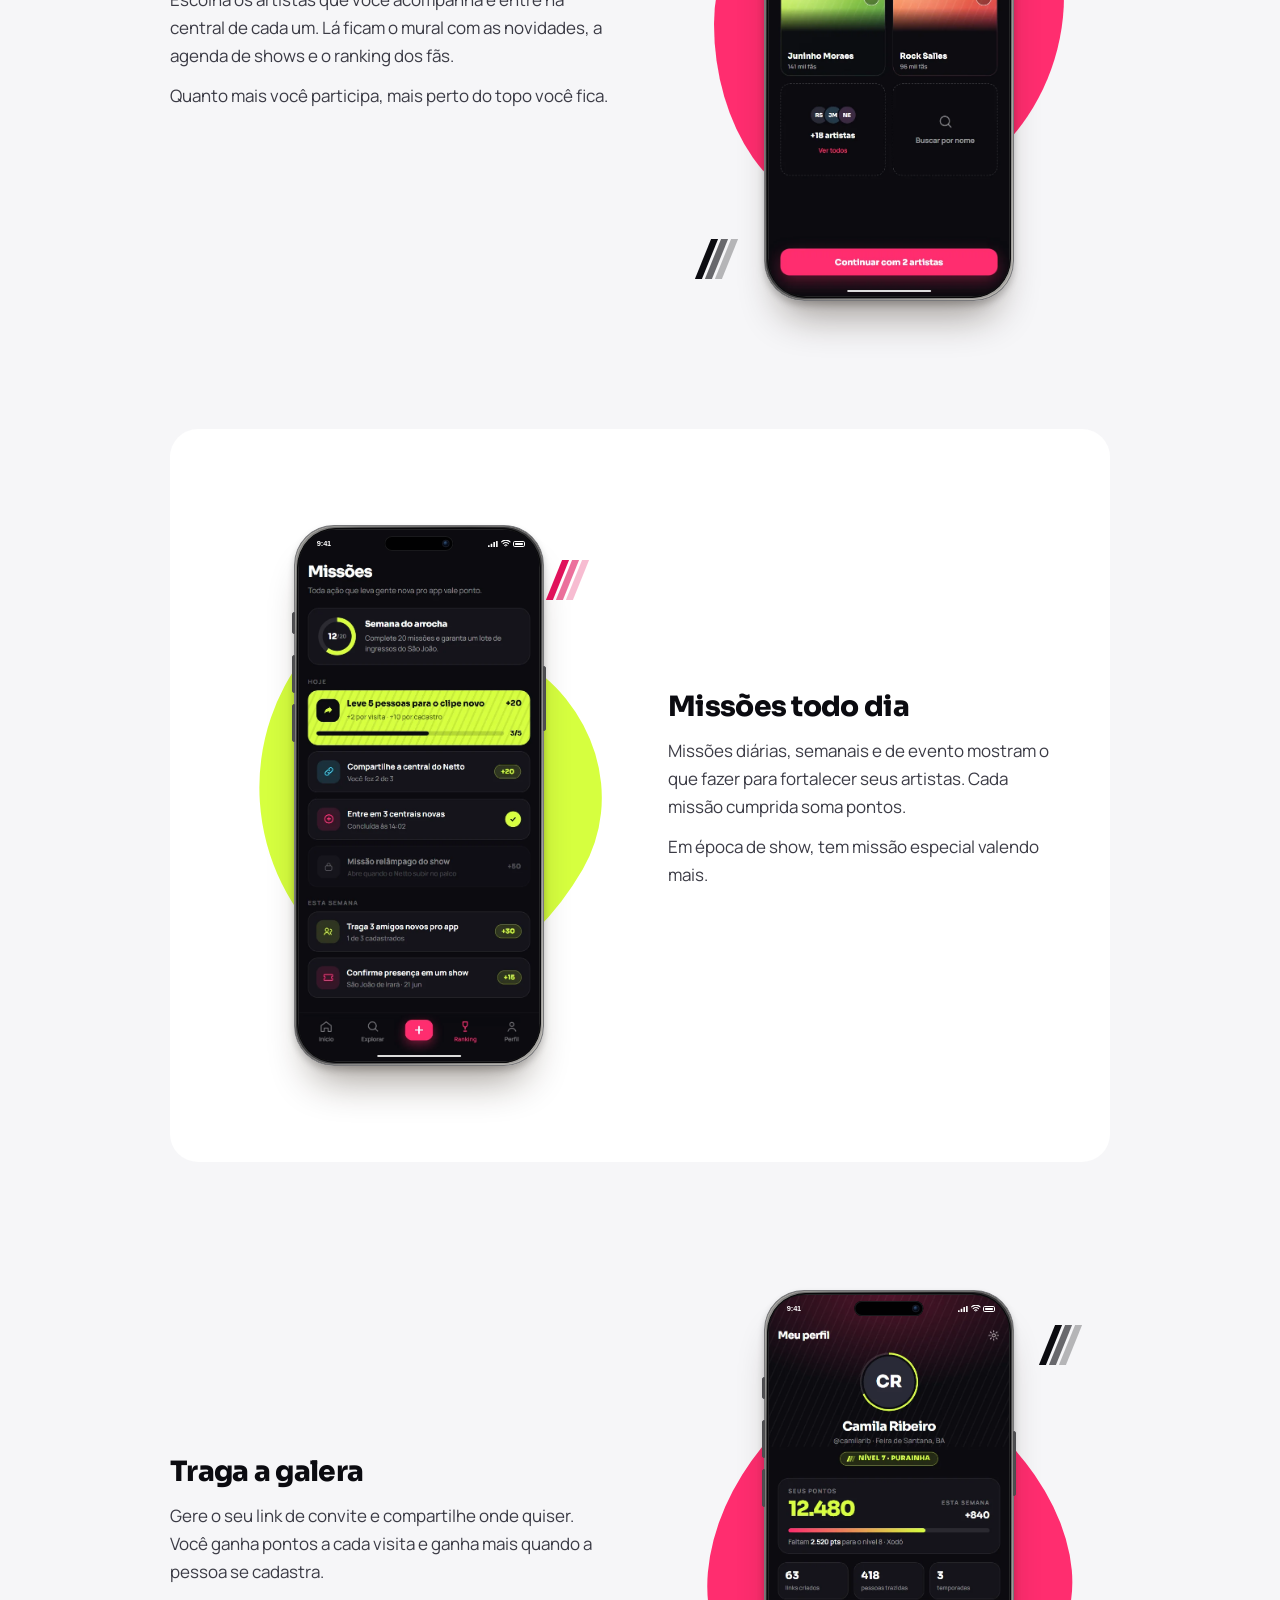
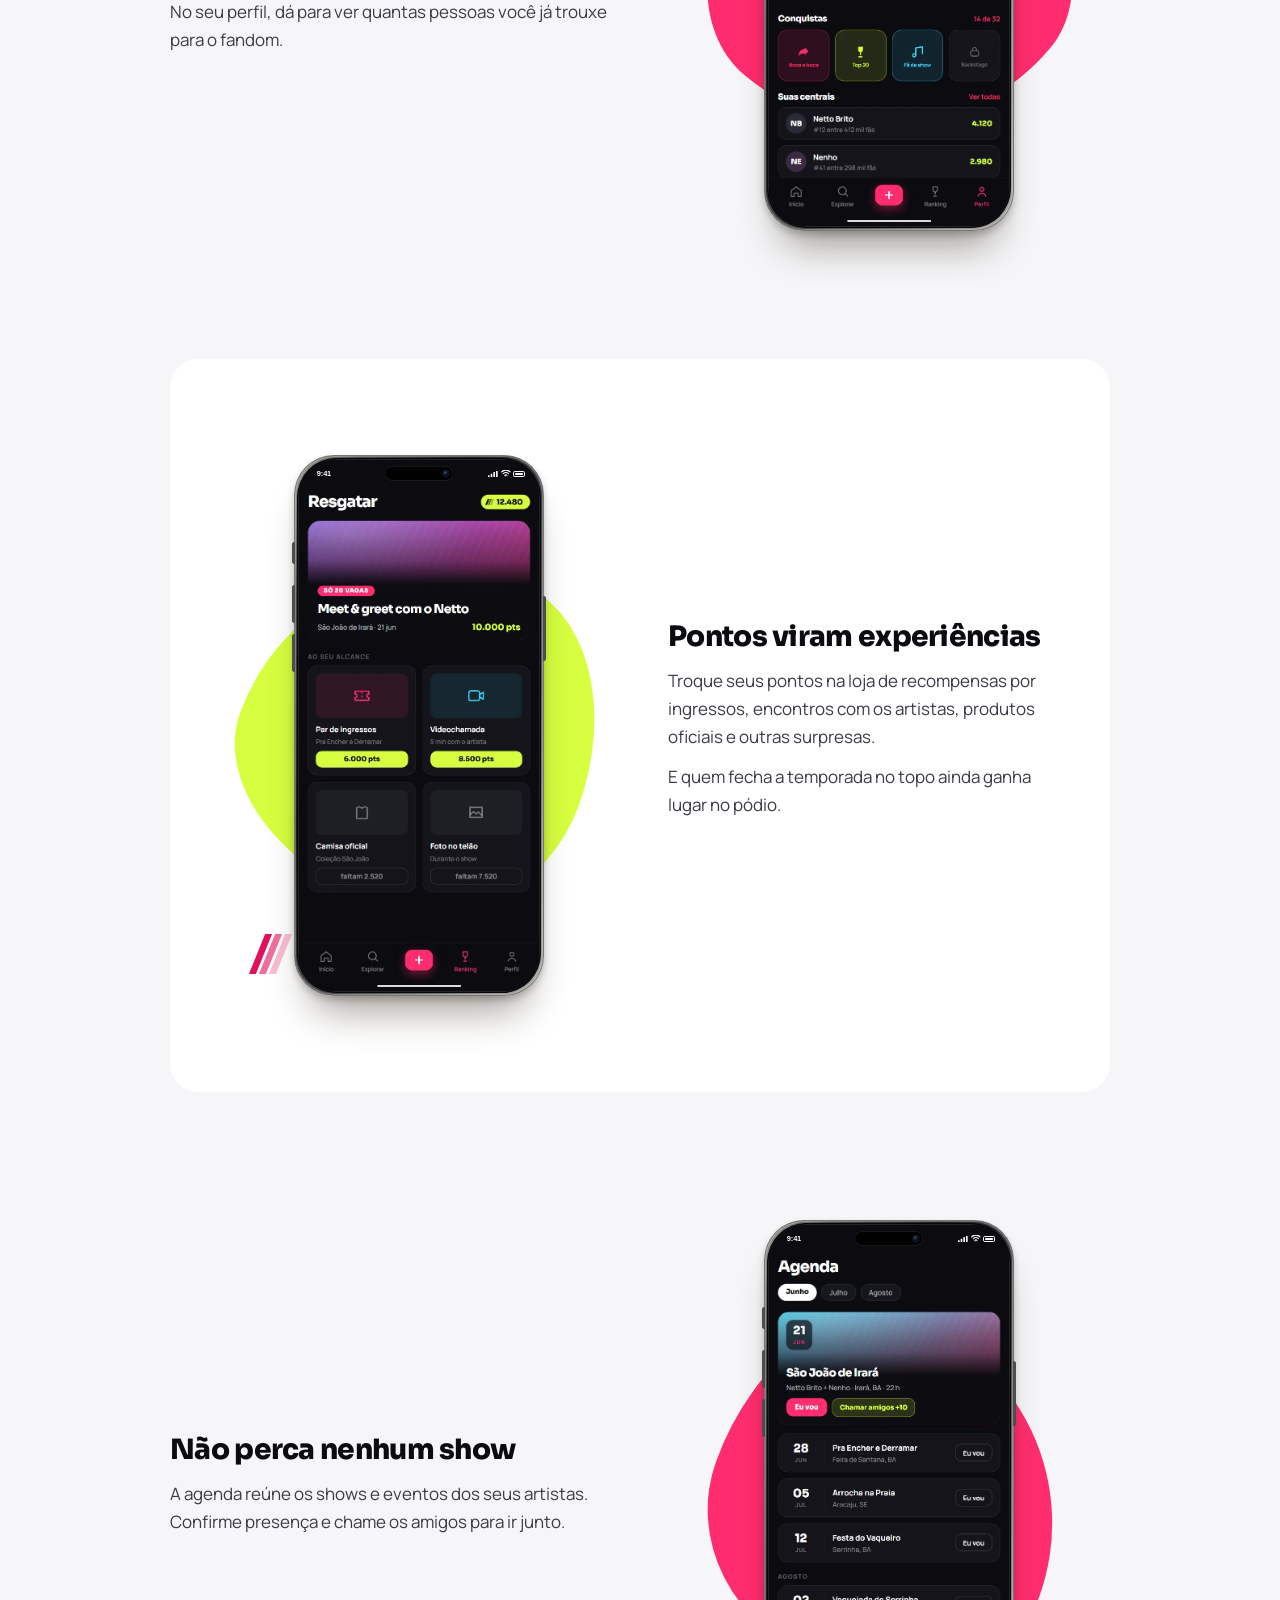
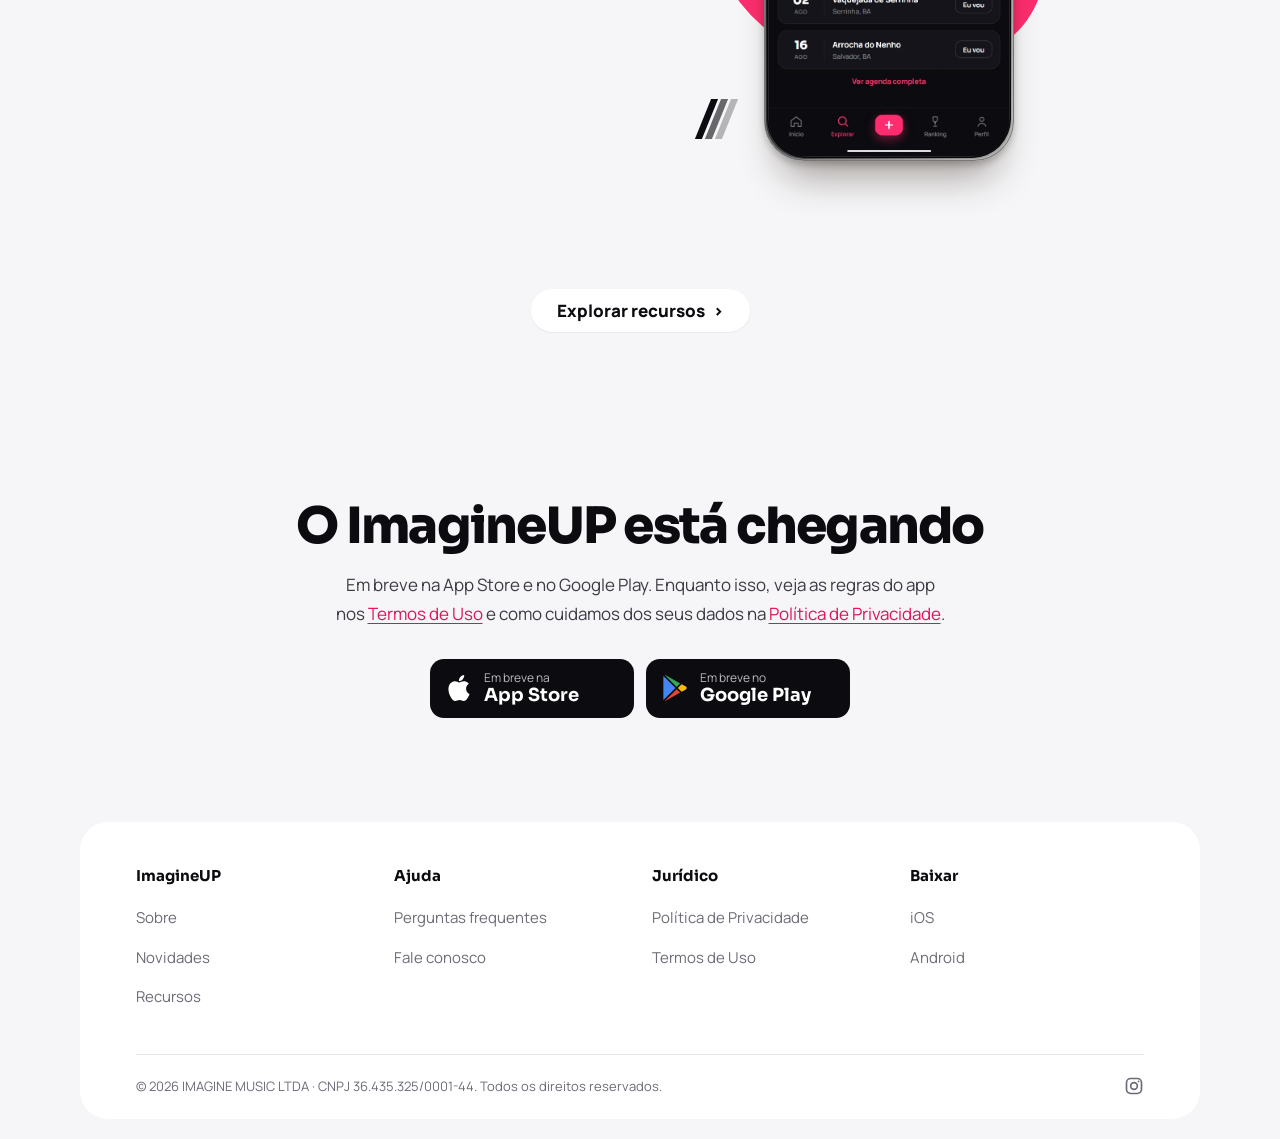
==== commit 609adca3: "Página de recursos, faixa listrada e ajustes na home Nova página Recursos (/recursos/), no formato d" ====
--- a/site/index.html
+++ b/site/index.html
@@ -115,7 +115,7 @@
           </div>
           <div class="feature-media">
             <span class="blob" aria-hidden="true"></span>
-            <span class="seta seta--escuro seta--baixo" aria-hidden="true"></span>
+            <span class="bars bars--escuro bars--baixo" aria-hidden="true"><i></i><i></i><i></i></span>
             <figure class="iphone">
               <span class="iphone-botao iphone-acao" aria-hidden="true"></span>
               <span class="iphone-botao iphone-volume-mais" aria-hidden="true"></span>
@@ -139,7 +139,7 @@
           </div>
           <div class="feature-media">
             <span class="blob blob--lima" style="--giro: 120deg" aria-hidden="true"></span>
-            <span class="seta seta--cima" aria-hidden="true"></span>
+            <span class="bars bars--cima" aria-hidden="true"><i></i><i></i><i></i></span>
             <figure class="iphone">
               <span class="iphone-botao iphone-acao" aria-hidden="true"></span>
               <span class="iphone-botao iphone-volume-mais" aria-hidden="true"></span>
@@ -163,7 +163,7 @@
           </div>
           <div class="feature-media">
             <span class="blob" style="--giro: 40deg" aria-hidden="true"></span>
-            <span class="seta seta--escuro seta--cima" aria-hidden="true"></span>
+            <span class="bars bars--escuro bars--cima" aria-hidden="true"><i></i><i></i><i></i></span>
             <figure class="iphone">
               <span class="iphone-botao iphone-acao" aria-hidden="true"></span>
               <span class="iphone-botao iphone-volume-mais" aria-hidden="true"></span>
@@ -187,7 +187,7 @@
           </div>
           <div class="feature-media">
             <span class="blob blob--lima" style="--giro: 200deg" aria-hidden="true"></span>
-            <span class="seta seta--baixo" aria-hidden="true"></span>
+            <span class="bars bars--baixo" aria-hidden="true"><i></i><i></i><i></i></span>
             <figure class="iphone">
               <span class="iphone-botao iphone-acao" aria-hidden="true"></span>
               <span class="iphone-botao iphone-volume-mais" aria-hidden="true"></span>
@@ -210,7 +210,7 @@
           </div>
           <div class="feature-media">
             <span class="blob" style="--giro: 290deg" aria-hidden="true"></span>
-            <span class="seta seta--escuro seta--baixo" aria-hidden="true"></span>
+            <span class="bars bars--escuro bars--baixo" aria-hidden="true"><i></i><i></i><i></i></span>
             <figure class="iphone">
               <span class="iphone-botao iphone-acao" aria-hidden="true"></span>
               <span class="iphone-botao iphone-volume-mais" aria-hidden="true"></span>
@@ -225,6 +225,7 @@
             </figure>
           </div>
         </article>
+        <p class="features-mais"><a class="btn btn--claro" href="recursos/">Explorar recursos <span aria-hidden="true">›</span></a></p>
       </div>
     </section>
 
@@ -254,6 +255,7 @@
           <ul>
             <li><a href="sobre/">Sobre</a></li>
             <li><a href="novidades/">Novidades</a></li>
+            <li><a href="recursos/">Recursos</a></li>
           </ul>
         </div>
         <div>
@@ -304,11 +306,13 @@
       const showcase = trio.closest('.showcase');
       const frases = [...showcase.querySelectorAll('.showcase-claim .claim')];
       const celulares = [...trio.querySelectorAll('.iphone')];
-      // cor da faixa de cada tela em OKLCH: luminosidade, croma e matiz
+      // A faixa segue a cor de destaque de cada tela, em OKLCH (luminosidade,
+      // croma e matiz): o lima do cartão de missão, o rosa da barra "Você" do
+      // ranking e o coral da capa do artista.
       const CORES = {
-        inicio: [0.6549, 0.2399, 9.85],   // rosa da marca, #ff2d6f
-        ranking: [0.54, 0.25, 292],       // violeta, #7a39ef
-        artista: [0.9391, 0.208, 121.39], // lima da marca, #d6ff3f
+        inicio: [0.9391, 0.208, 121.39], // #d6ff3f
+        ranking: [0.6549, 0.2399, 9.85], // #ff2d6f
+        artista: [0.6426, 0.1866, 31.72], // #e8553d
       };
       let matiz = CORES[showcase.dataset.tela][2];
       const menosMovimento = window.matchMedia('(prefers-reduced-motion: reduce)');
@@ -341,15 +345,15 @@
       // começa devagar, acelera e freia no fim, sem tranco no meio
       const suave = (t) => (1 - Math.cos(Math.PI * t)) / 2;
 
-      // Leva a faixa e a frase para a tela que está chegando. O matiz só
-      // desce, então a cor percorre a roda num sentido só (rosa, violeta,
-      // azul, verde, lima, amarelo, laranja, rosa) e nunca corta pelo cinza
-      // que fica entre duas cores opostas. O CSS anima os valores.
+      // Leva a faixa e a frase para a tela que está chegando. O matiz vai
+      // pelo caminho mais curto da roda de cores; como as três cores são
+      // quentes, a troca passa por amarelo e laranja e nunca pelo cinza que
+      // aparece quando se mistura cor com cor direto. O CSS anima os valores.
       function mostrar(tela) {
         const [luz, croma, alvo] = CORES[tela];
         let h = alvo;
-        while (h > matiz) h -= 360;
-        while (h <= matiz - 360) h += 360;
+        while (h - matiz > 180) h -= 360;
+        while (h - matiz < -180) h += 360;
         matiz = h;
         showcase.style.setProperty('--faixa-l', luz);
         showcase.style.setProperty('--faixa-c', croma);
--- a/site/assets/site.css
+++ b/site/assets/site.css
@@ -125,6 +125,19 @@
   font-size: 14px;
 }
 
+/* botão branco sobre o fundo claro, como o "Explorar recursos" */
+.btn--claro {
+  background: var(--surface);
+  color: var(--ink);
+  box-shadow: 0 1px 2px rgba(11, 11, 16, 0.06);
+}
+
+.btn--claro:hover {
+  background: var(--surface);
+  color: var(--ink);
+  box-shadow: 0 8px 20px rgba(11, 11, 16, 0.1);
+}
+
 /* Cabeçalho */
 
 .site-header {
@@ -391,25 +404,25 @@
 /* Home · trio de celulares sobre a faixa colorida */
 
 /* A cor da faixa é um OKLCH montado com estas três variáveis. Registradas,
-   elas são animadas como números, e o script do carrossel faz o matiz andar
-   sempre para o mesmo lado da roda de cores. Os valores iniciais são o rosa
-   da marca (#ff2d6f). */
+   elas são animadas como números, e o script do carrossel leva o matiz pelo
+   caminho mais curto da roda de cores. Os valores iniciais são o lima do
+   cartão de missão (#d6ff3f), a cor da tela inicial, que abre na frente. */
 @property --faixa-l {
   syntax: "<number>";
   inherits: true;
-  initial-value: 0.6549;
+  initial-value: 0.9391;
 }
 
 @property --faixa-c {
   syntax: "<number>";
   inherits: true;
-  initial-value: 0.2399;
+  initial-value: 0.208;
 }
 
 @property --faixa-h {
   syntax: "<number>";
   inherits: true;
-  initial-value: 9.85;
+  initial-value: 121.39;
 }
 
 .showcase {
@@ -428,10 +441,12 @@
 }
 
 /* na faixa lima, texto branco não tem contraste */
-.showcase[data-tela="artista"] {
+.showcase[data-tela="inicio"] {
   --faixa-texto: var(--ink);
 }
 
+/* Listras finas na diagonal, como as do cartão de missão do app: linhas
+   um pouco mais escuras que a cor da faixa, a uns 60 graus. */
 .showcase::before {
   content: "";
   position: absolute;
@@ -439,12 +454,22 @@
   right: 0;
   bottom: 0;
   left: 0;
-  background: var(--pink);
-}
-
-@supports (color: oklch(0 0 0)) {
-  .showcase::before {
-    background: oklch(var(--faixa-l) var(--faixa-c) var(--faixa-h));
+  background-image: repeating-linear-gradient(120deg, rgba(11, 11, 16, 0.07) 0 4px, transparent 5px 16px);
+  background-color: oklch(var(--faixa-l) var(--faixa-c) var(--faixa-h));
+}
+
+/* navegador sem OKLCH: a cor troca direto, sem passar pelas intermediárias */
+@supports not (color: oklch(0 0 0)) {
+  .showcase[data-tela="inicio"]::before {
+    background-color: var(--lime);
+  }
+
+  .showcase[data-tela="ranking"]::before {
+    background-color: var(--pink);
+  }
+
+  .showcase[data-tela="artista"]::before {
+    background-color: #e8553d;
   }
 }
 
@@ -661,9 +686,12 @@
   background: var(--surface);
 }
 
+/* Os títulos cabem sempre em uma linha: o tamanho acompanha a largura da
+   coluna, e quem manda é o mais longo, "Pontos viram experiências", que
+   fica no cartão (coluna mais estreita). Todos usam o mesmo tamanho. */
 .feature h2 {
   margin: 0 0 14px;
-  font: 800 clamp(27px, 3.4vw, 36px) / 1.15 Sora, Manrope, sans-serif;
+  font: 800 clamp(16px, calc(7.4vw - 7px), 28px) / 1.15 Sora, Manrope, sans-serif;
   letter-spacing: -0.025em;
   color: var(--ink);
 }
@@ -703,23 +731,44 @@
   background: var(--lime);
 }
 
-.feature-media .seta {
+/* Enfeite das funcionalidades: as três barras inclinadas */
+.bars {
+  display: inline-flex;
+  gap: 0.035em;
+  transform: skewX(-22deg);
+}
+
+.bars i {
+  width: 0.09em;
+  height: 0.5em;
+  background: var(--pink-strong);
+}
+
+.bars i:nth-child(2) {
+  opacity: 0.6;
+}
+
+.bars i:nth-child(3) {
+  opacity: 0.28;
+}
+
+.feature-media .bars {
   position: absolute;
   z-index: 2;
-  font-size: clamp(32px, 3.8vw, 44px);
-}
-
-.feature-media .seta--baixo {
+  font-size: clamp(56px, 7vw, 80px);
+}
+
+.feature-media .bars--baixo {
   bottom: 10%;
   left: 8%;
 }
 
-.feature-media .seta--cima {
+.feature-media .bars--cima {
   top: 12%;
   right: 8%;
 }
 
-.seta--escuro {
+.bars--escuro i {
   background: var(--ink);
 }
 
@@ -727,6 +776,11 @@
   .feature {
     grid-template-columns: 1fr 1fr;
     gap: 56px;
+  }
+
+  /* em duas colunas, cada uma tem metade da largura */
+  .feature h2 {
+    font-size: clamp(16px, calc(3.3vw - 3.5px), 28px);
   }
 
   .feature--invertida .feature-media {
@@ -1635,3 +1689,186 @@
     transition: none;
   }
 }
+
+/* Home · botão depois das funcionalidades */
+
+.features-mais {
+  margin: 0;
+  text-align: center;
+}
+
+/* Recursos: menu à esquerda, celular no meio e texto à direita. No celular
+   o menu vira uma fileira que rola para o lado, acima do aparelho. */
+
+.recursos {
+  padding: clamp(28px, 6vw, 80px) 0 clamp(56px, 9vw, 112px);
+}
+
+.recursos-grade {
+  display: grid;
+  gap: 28px;
+  justify-items: center;
+}
+
+.recursos-menu {
+  display: flex;
+  gap: 8px;
+  width: calc(100% + 2 * var(--gutter));
+  margin: 0 calc(-1 * var(--gutter));
+  padding: 4px var(--gutter);
+  overflow-x: auto;
+  scrollbar-width: none;
+}
+
+.recursos-menu::-webkit-scrollbar {
+  display: none;
+}
+
+.recursos-aba {
+  flex: none;
+  padding: 11px 18px;
+  border: 0;
+  border-radius: 999px;
+  background: var(--surface);
+  color: var(--ink-2);
+  font: 700 15px/1.2 Manrope, sans-serif;
+  white-space: nowrap;
+  cursor: pointer;
+  transition: background-color 0.2s ease, color 0.2s ease;
+}
+
+.recursos-aba:hover {
+  color: var(--ink);
+}
+
+.recursos-aba[aria-selected="true"] {
+  background: var(--pink-strong);
+  color: #fff;
+}
+
+.recursos-aba:focus-visible {
+  outline: 2px solid var(--ink);
+  outline-offset: 2px;
+}
+
+.recursos-celular {
+  width: clamp(220px, 62vw, 290px);
+}
+
+/* as telas ficam empilhadas dentro do aparelho e trocam por transparência */
+.recursos-celular .iphone-tela img {
+  opacity: 0;
+  transition: opacity 0.45s ease;
+}
+
+.recursos-celular .iphone-tela img[data-estado="ativo"] {
+  opacity: 1;
+}
+
+/* Os textos também ficam empilhados: a altura é a do maior e nada pula.
+   O que sai some; o que entra sobe um pouco, logo depois. */
+.recursos-textos {
+  display: grid;
+  width: 100%;
+  max-width: 30em;
+  text-align: center;
+}
+
+.recursos-painel {
+  grid-area: 1 / 1;
+  opacity: 0;
+  visibility: hidden;
+  transform: translateY(12px);
+  transition:
+    opacity 0.3s ease,
+    transform 0.6s cubic-bezier(0.22, 1, 0.36, 1),
+    visibility 0s linear 0.3s;
+}
+
+.recursos-painel[data-estado="ativo"] {
+  opacity: 1;
+  visibility: visible;
+  transform: none;
+  transition:
+    opacity 0.45s ease 0.1s,
+    transform 0.6s cubic-bezier(0.22, 1, 0.36, 1) 0.1s,
+    visibility 0s;
+}
+
+.recursos-painel:focus-visible {
+  outline: 2px solid var(--ink);
+  outline-offset: 8px;
+  border-radius: 8px;
+}
+
+.recursos-painel h2 {
+  margin: 0 0 12px;
+  font: 800 clamp(26px, 2.6vw, 32px) / 1.15 Sora, Manrope, sans-serif;
+  letter-spacing: -0.025em;
+  color: var(--ink);
+}
+
+.recursos-painel p {
+  margin: 0 0 12px;
+  font-size: 18px;
+  line-height: 1.6;
+  color: var(--ink-2);
+}
+
+@media (min-width: 960px) {
+  .recursos-grade {
+    grid-template-columns: 220px minmax(0, 300px) minmax(0, 1fr);
+    column-gap: clamp(40px, 5vw, 80px);
+    align-items: center;
+    justify-items: stretch;
+  }
+
+  /* linha tracejada entre o menu e o celular, de cima a baixo */
+  .recursos-menu {
+    flex-direction: column;
+    gap: 10px;
+    align-self: stretch;
+    justify-content: center;
+    width: auto;
+    margin: 0;
+    padding: 24px 40px 24px 0;
+    overflow: visible;
+    border-right: 1px dashed #c3c5d1;
+  }
+
+  .recursos-aba {
+    padding: 15px 18px;
+    border-radius: 12px;
+    background: none;
+    font-size: 17px;
+    font-weight: 600;
+    text-align: left;
+    white-space: normal;
+  }
+
+  .recursos-aba:hover {
+    background: rgba(11, 11, 16, 0.05);
+  }
+
+  .recursos-aba[aria-selected="true"] {
+    background: var(--pink-strong);
+  }
+
+  .recursos-celular {
+    width: 100%;
+  }
+
+  .recursos-textos {
+    text-align: left;
+  }
+
+  .recursos-painel p {
+    font-size: 19px;
+  }
+}
+
+@media (prefers-reduced-motion: reduce) {
+  .recursos-painel {
+    transform: none;
+  }
+}
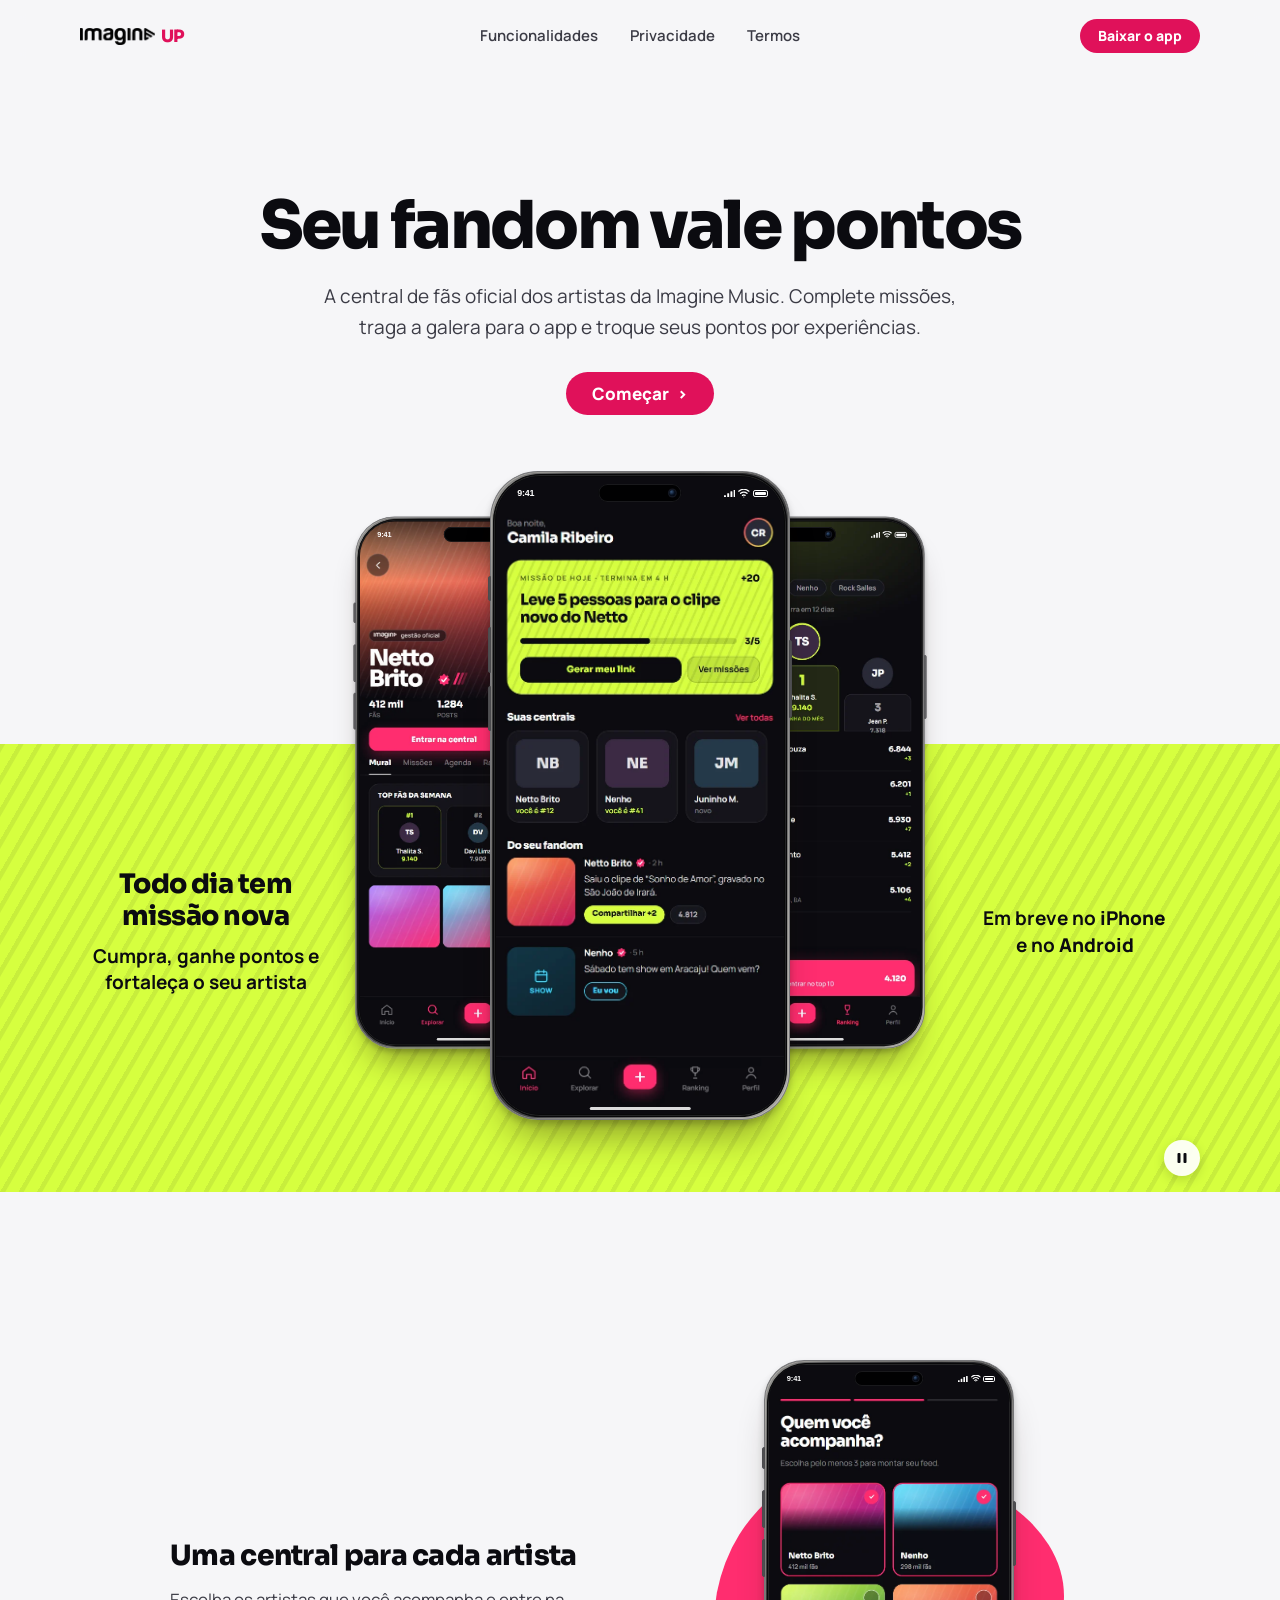
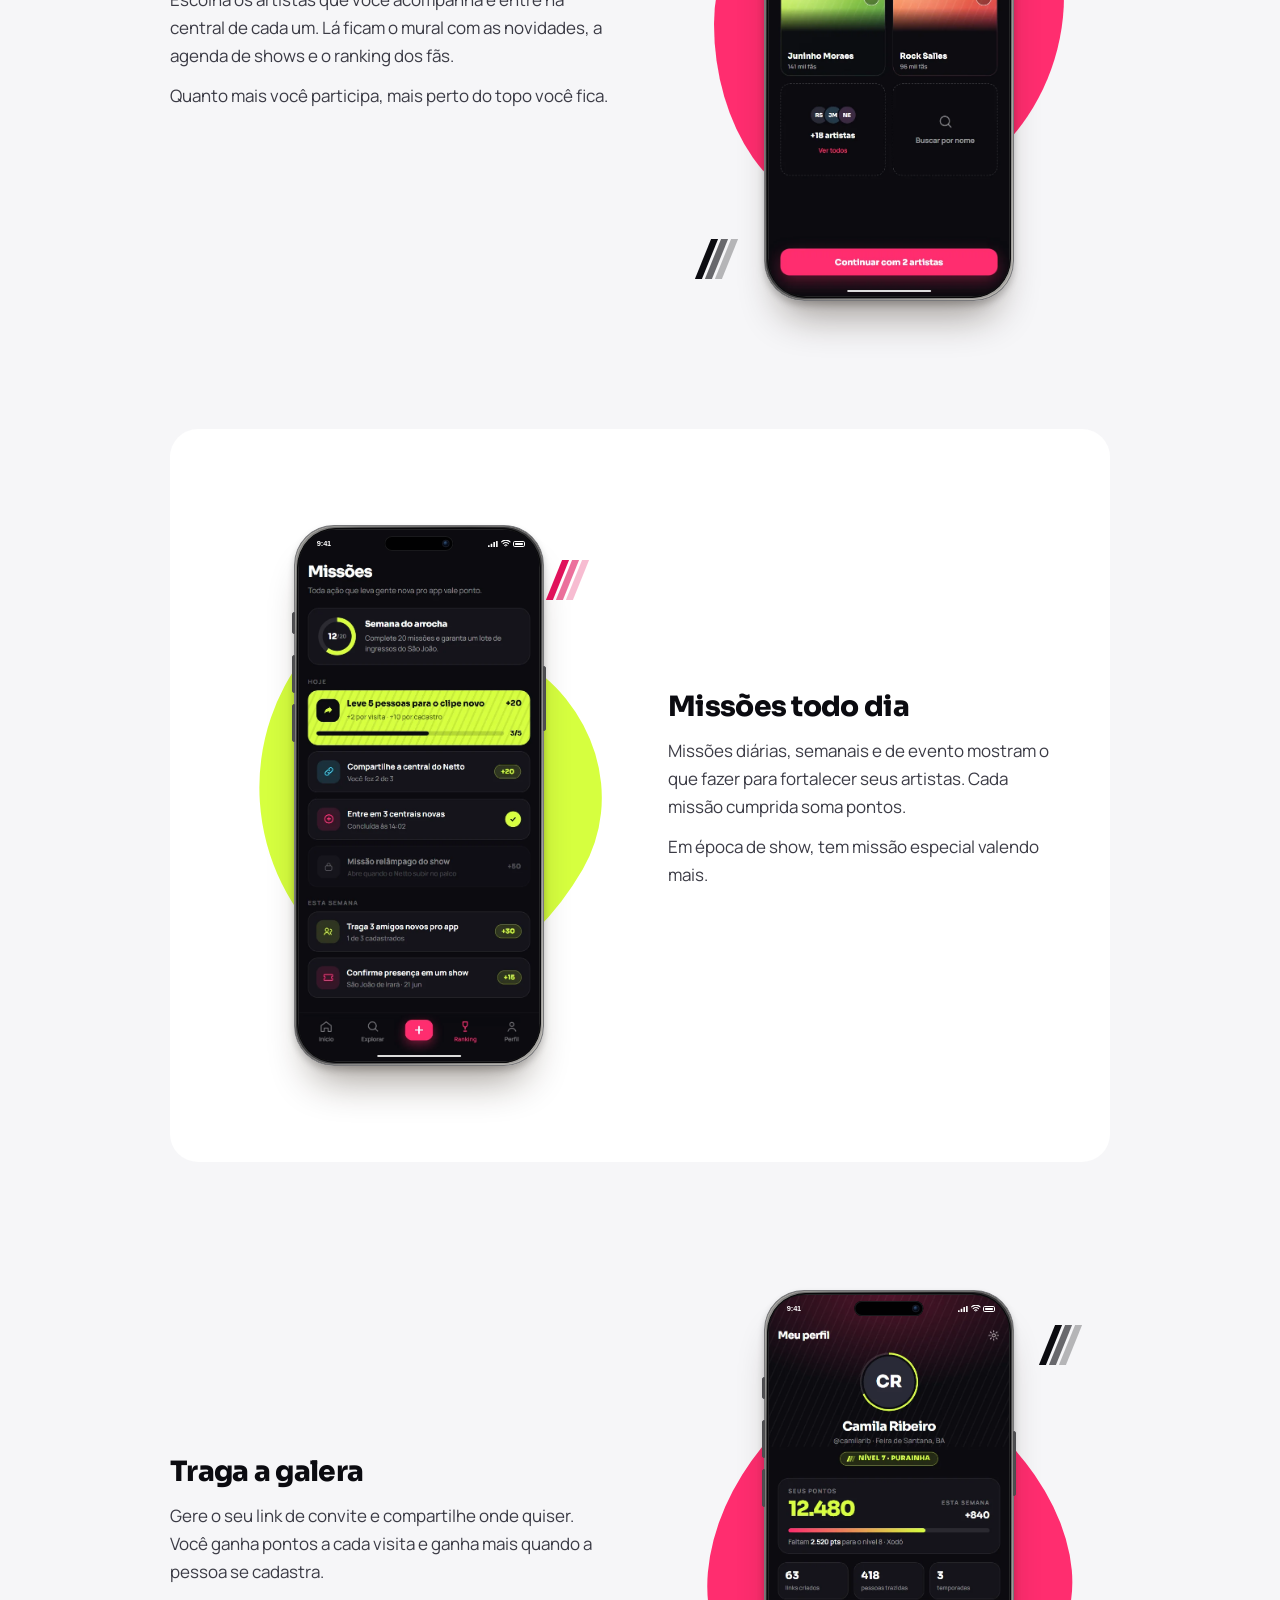
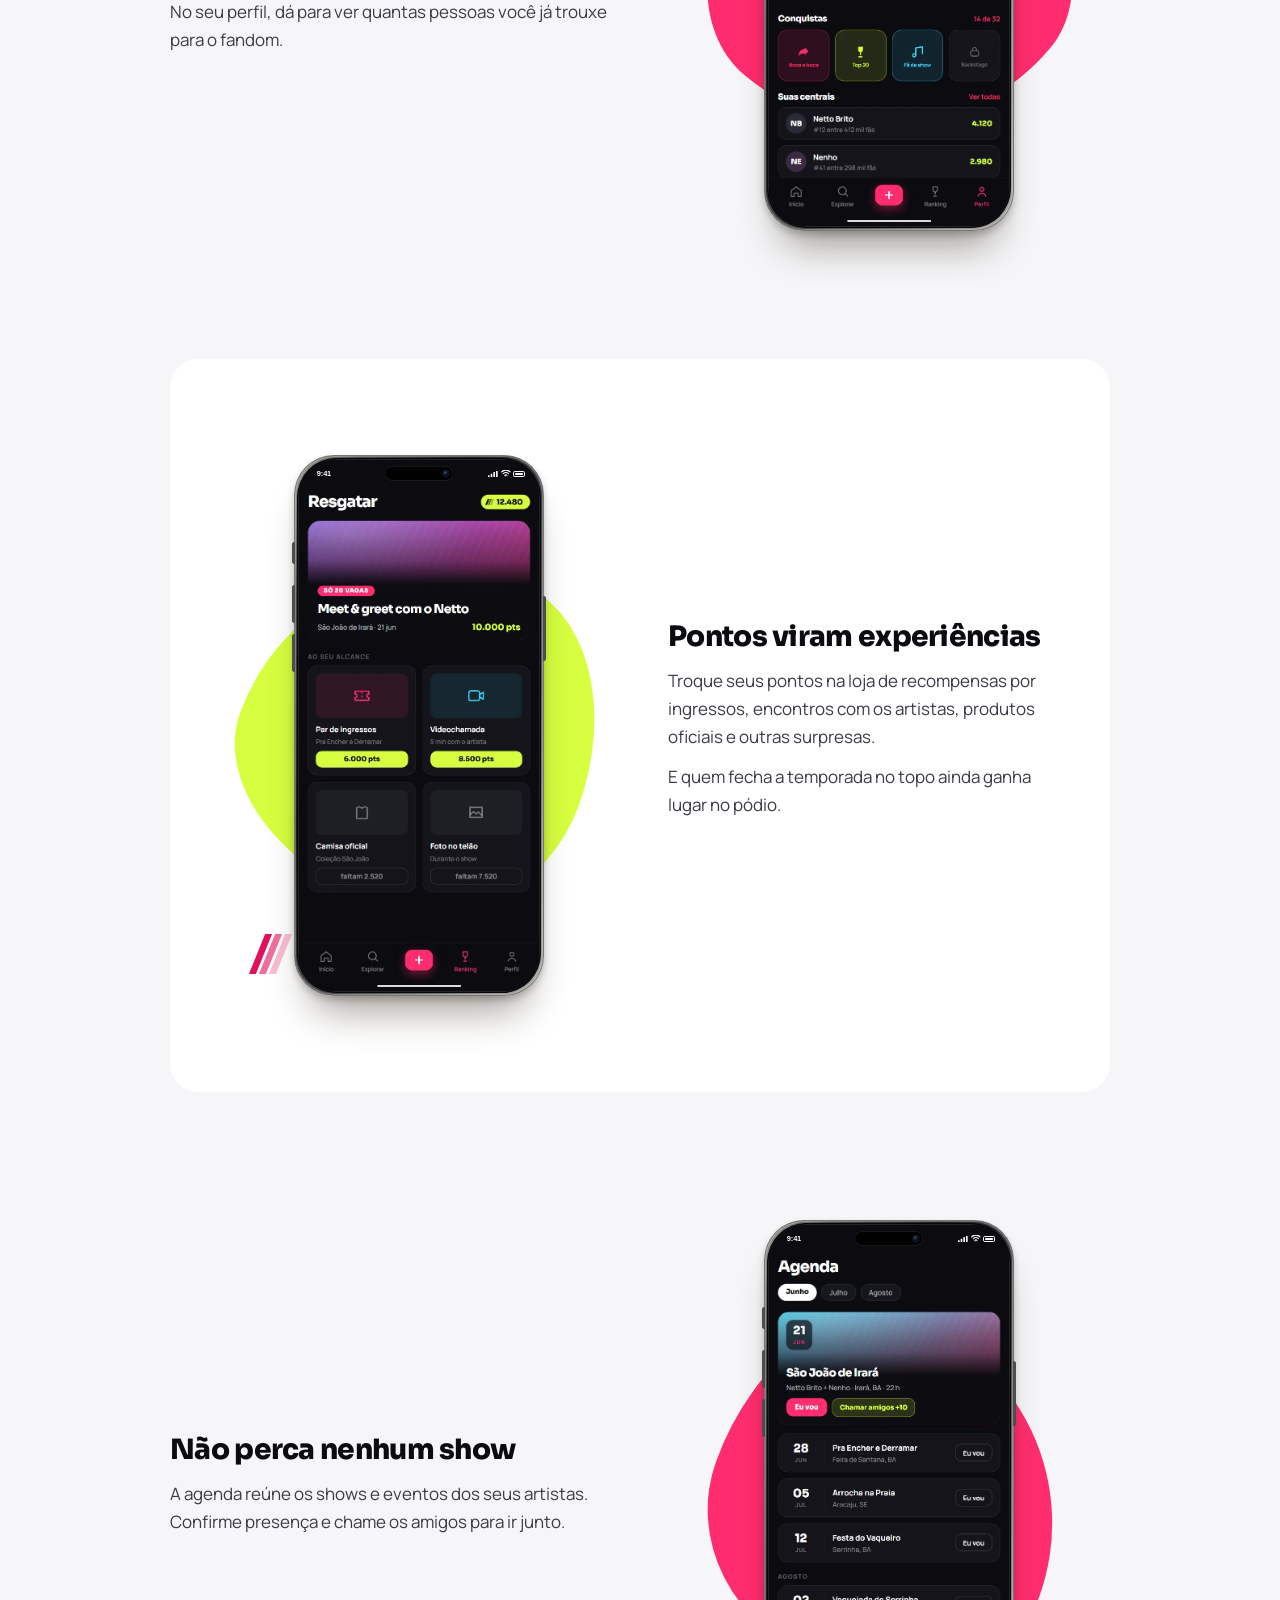
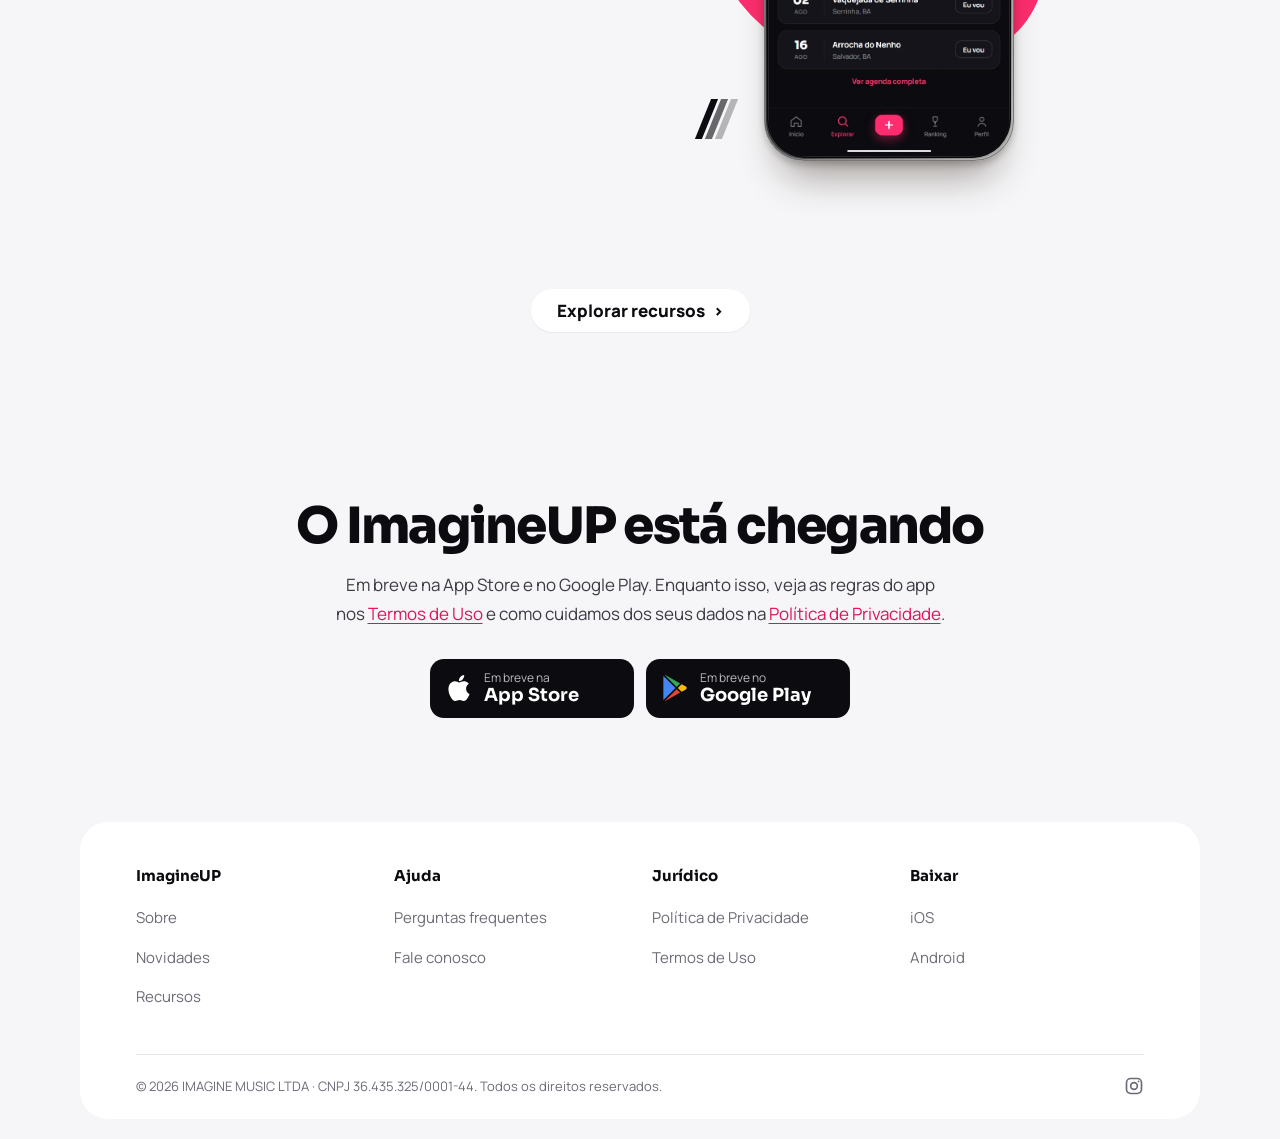
==== commit 8af53741: "Pulso discreto no botão Explorar recursos Um brilho rosa sai da borda do botão a cada 2,8 segundos, " ====
--- a/site/index.html
+++ b/site/index.html
@@ -225,7 +225,7 @@
             </figure>
           </div>
         </article>
-        <p class="features-mais"><a class="btn btn--claro" href="recursos/">Explorar recursos <span aria-hidden="true">›</span></a></p>
+        <p class="features-mais"><a class="btn btn--claro btn--pulso" href="recursos/">Explorar recursos <span aria-hidden="true">›</span></a></p>
       </div>
     </section>
 
--- a/site/assets/site.css
+++ b/site/assets/site.css
@@ -138,6 +138,40 @@
   box-shadow: 0 8px 20px rgba(11, 11, 16, 0.1);
 }
 
+/* Pulso discreto: um brilho rosa sai da borda do botão, se afasta e some, e
+   o botão fica parado. A sombra só existe do lado de fora da borda, então a
+   cor do botão não muda. */
+.btn--pulso {
+  position: relative;
+  isolation: isolate;
+}
+
+.btn--pulso::before {
+  content: "";
+  position: absolute;
+  inset: 0;
+  z-index: -1;
+  border-radius: inherit;
+  animation: pulso 2.8s cubic-bezier(0.22, 1, 0.36, 1) infinite;
+}
+
+@keyframes pulso {
+  0% {
+    box-shadow: 0 0 0 0 rgba(255, 45, 111, 0.3);
+  }
+
+  70%,
+  100% {
+    box-shadow: 0 0 6px 14px rgba(255, 45, 111, 0);
+  }
+}
+
+@media (prefers-reduced-motion: reduce) {
+  .btn--pulso::before {
+    animation: none;
+  }
+}
+
 /* Cabeçalho */
 
 .site-header {
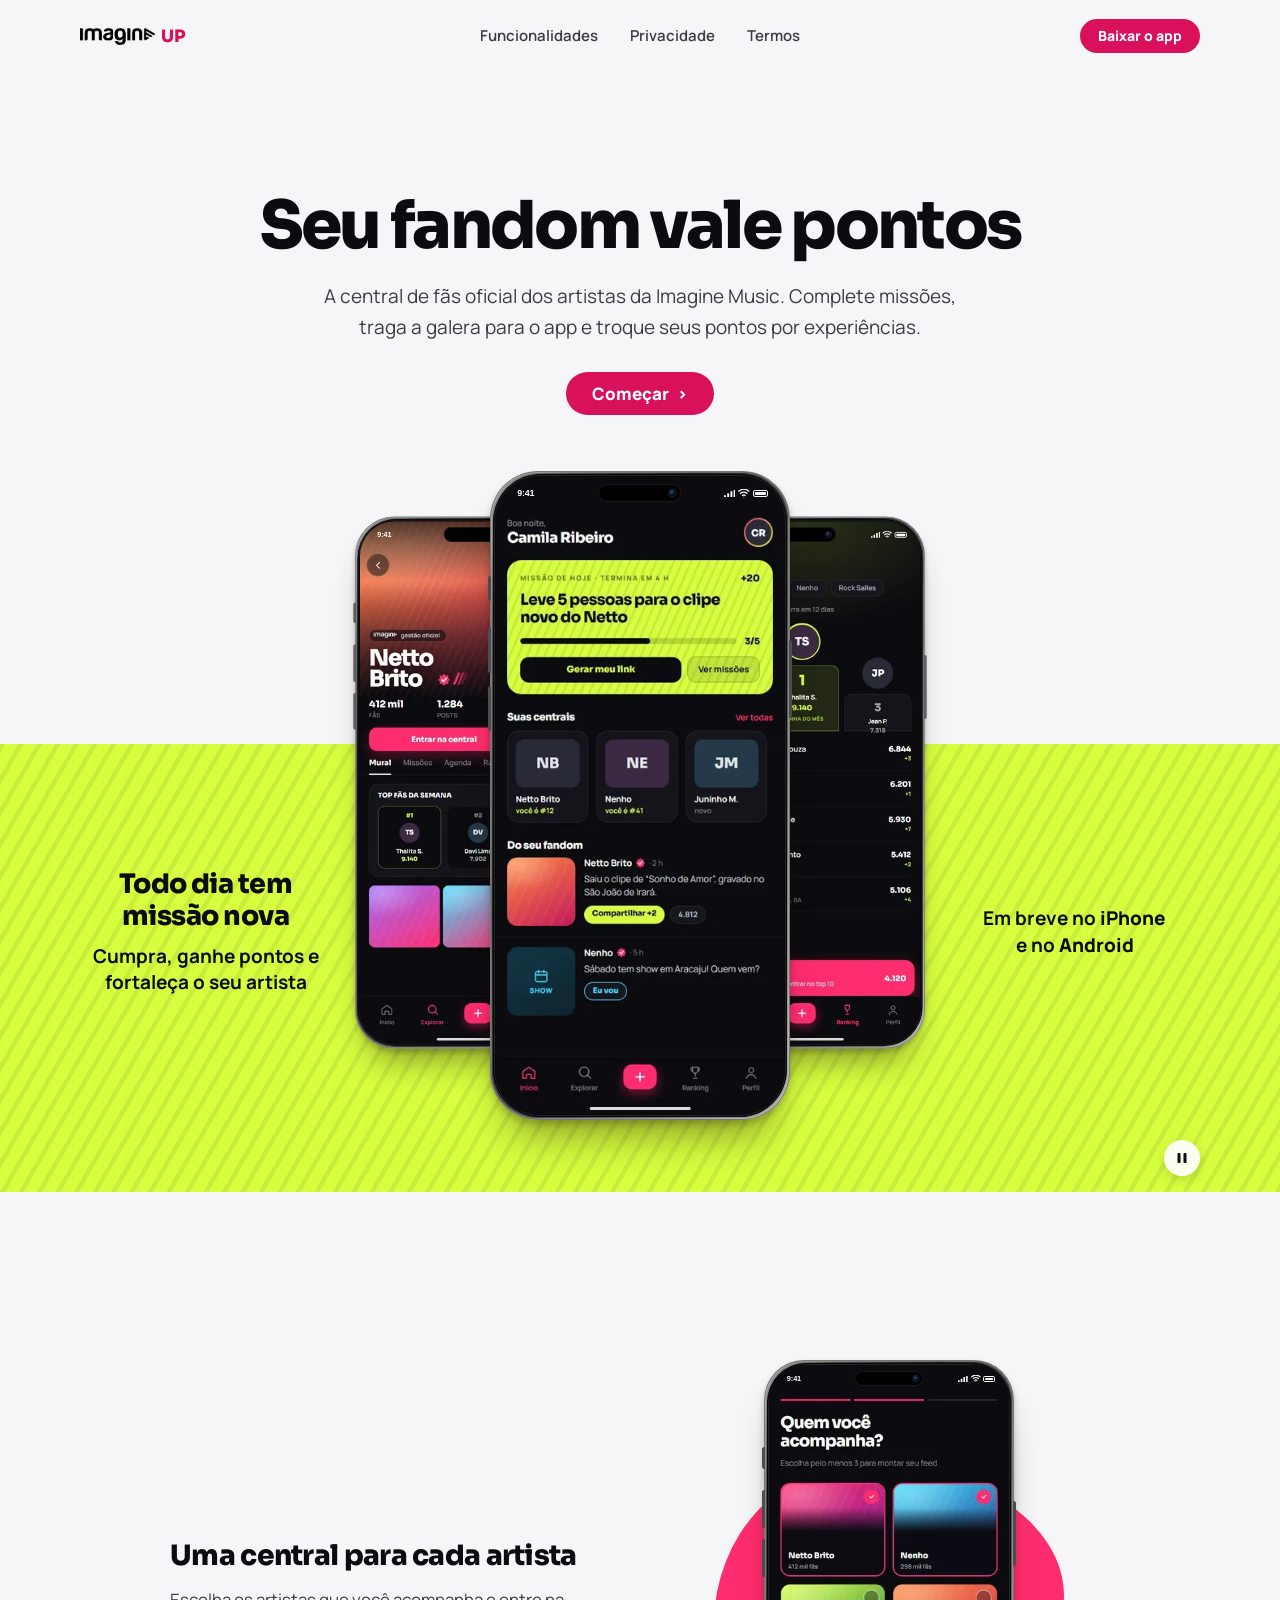
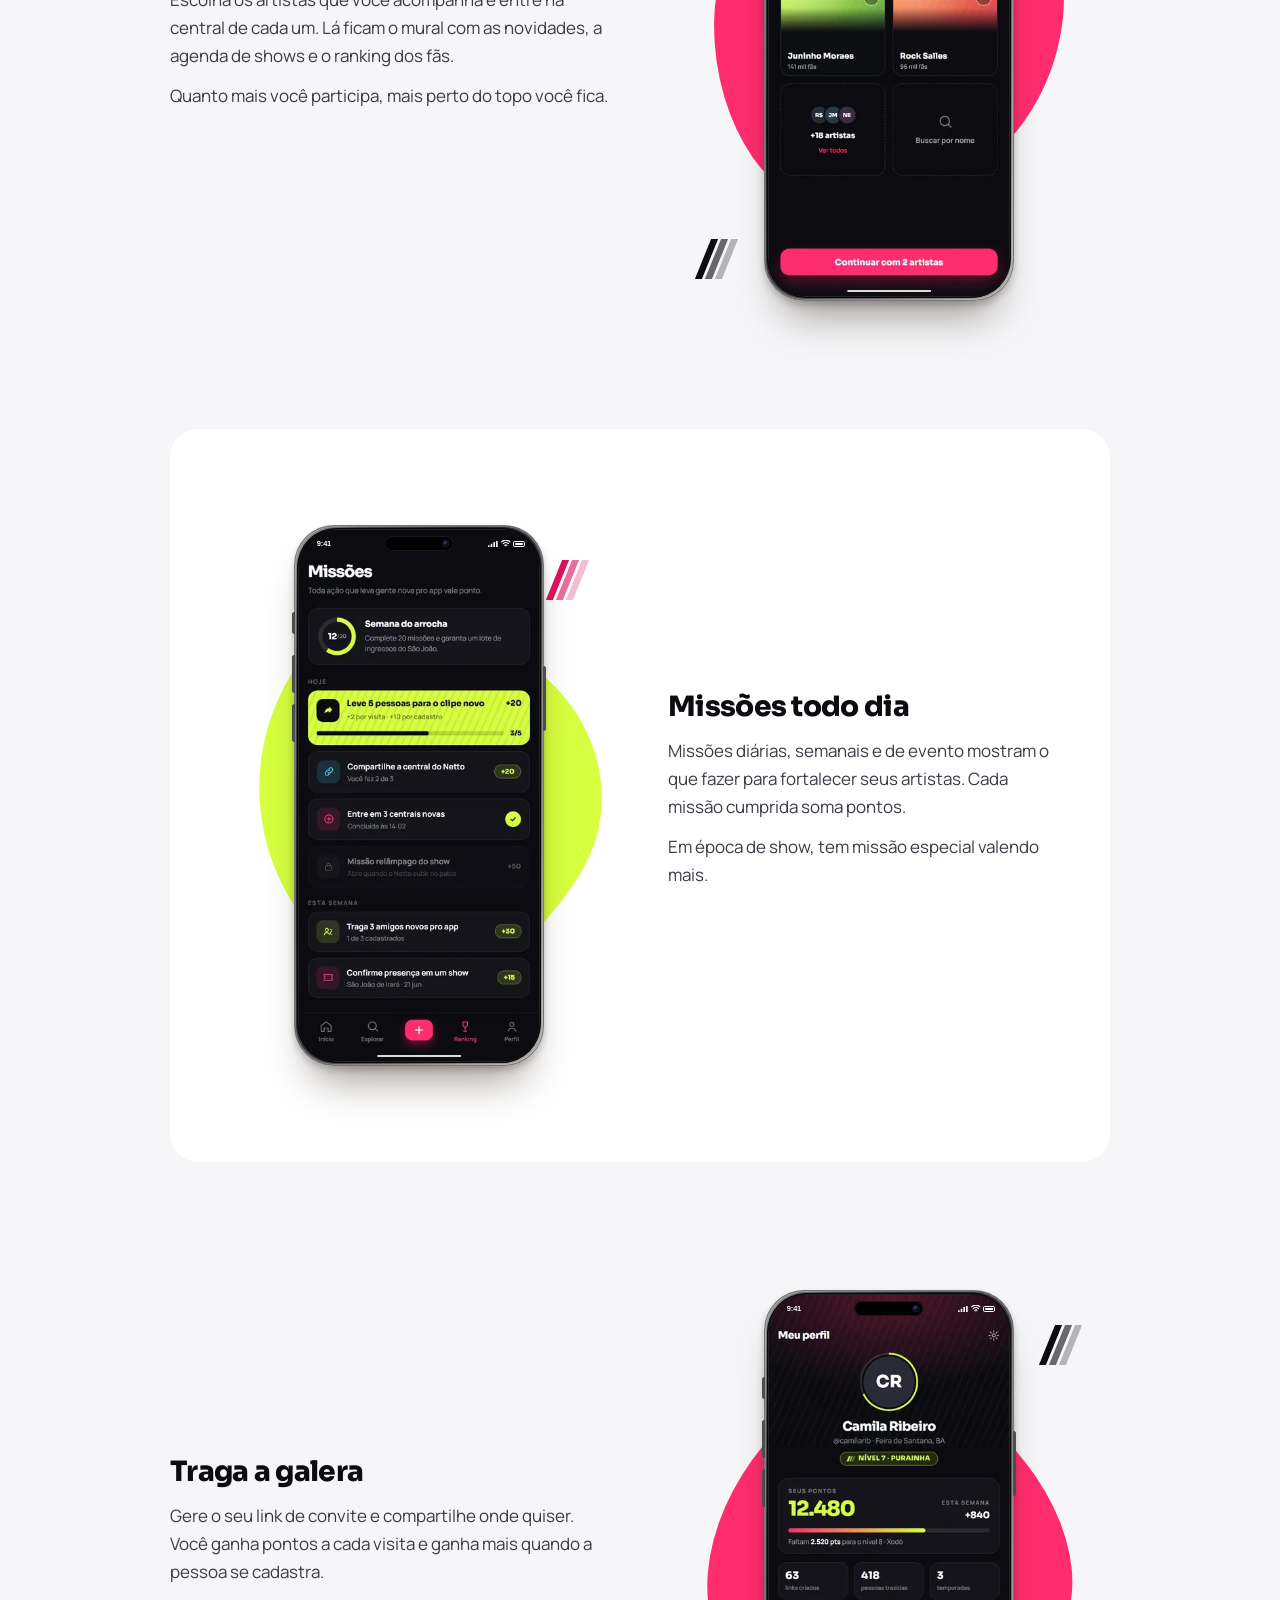
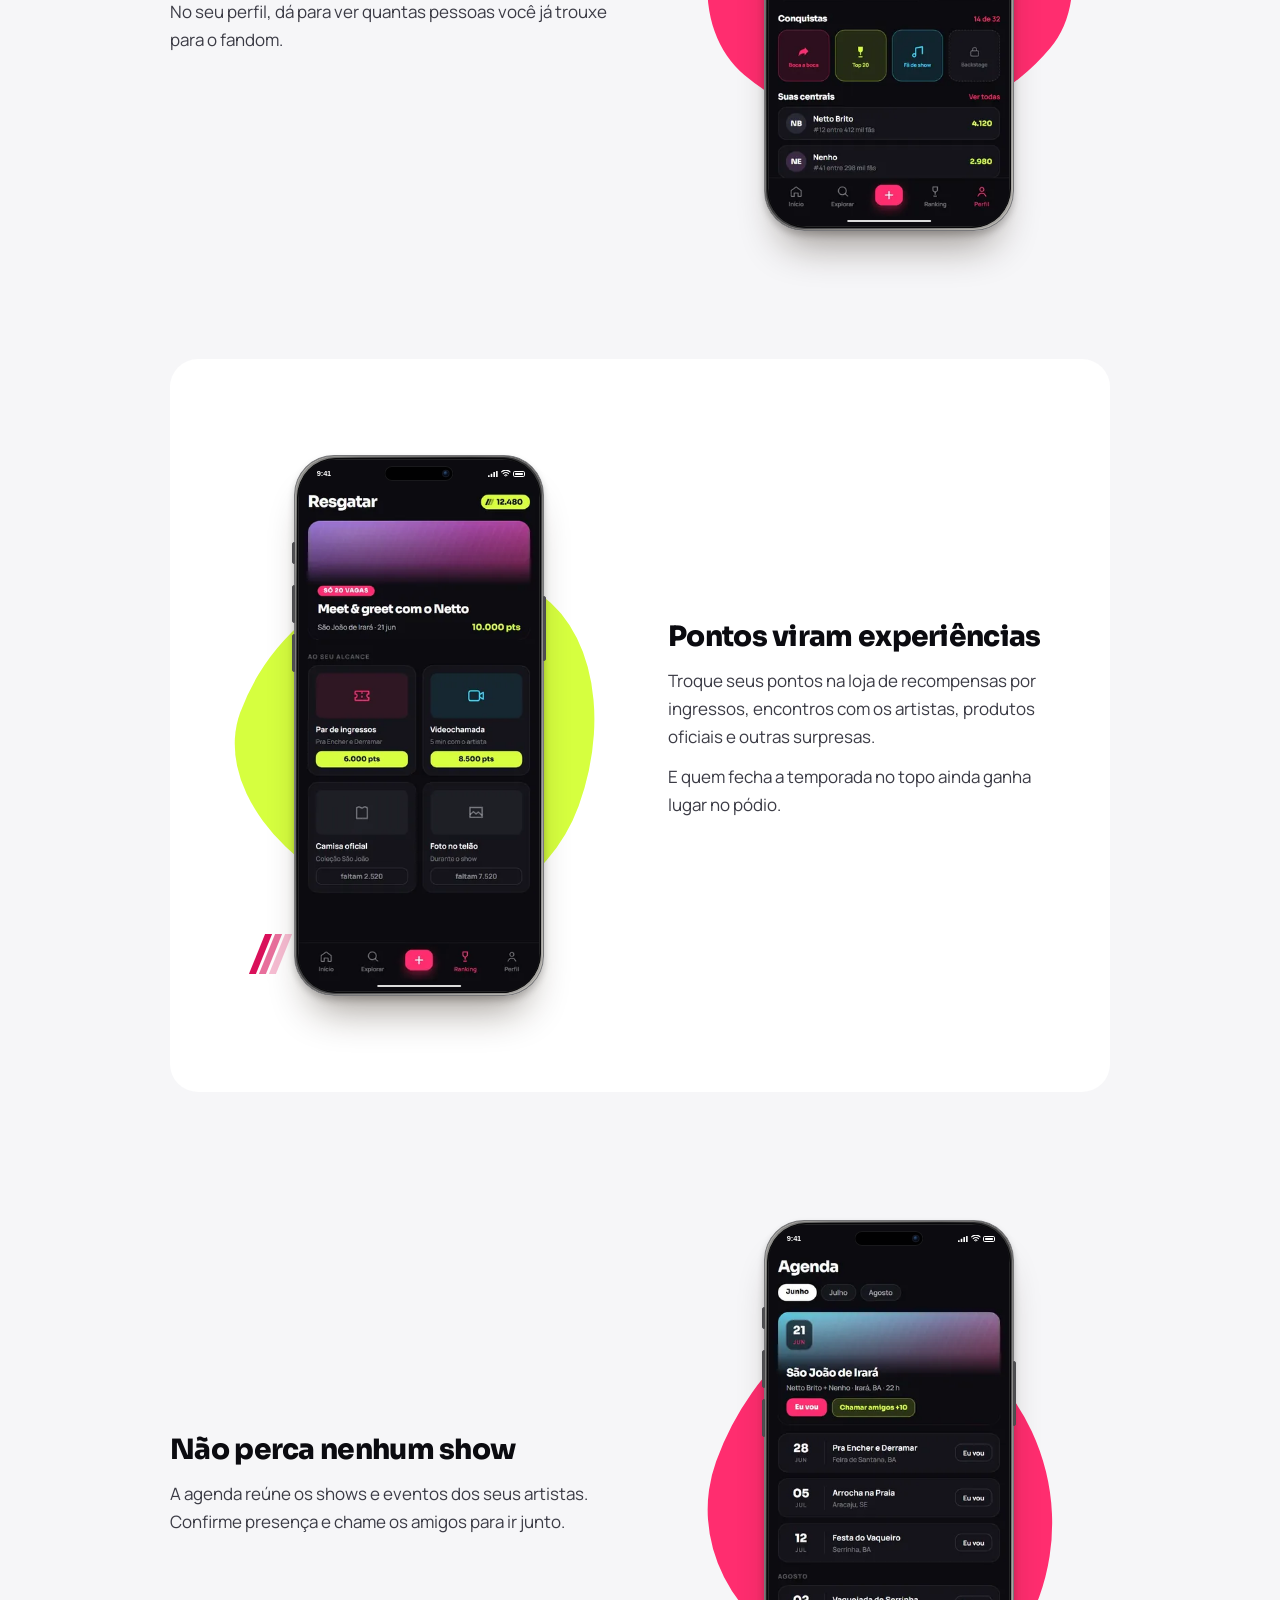
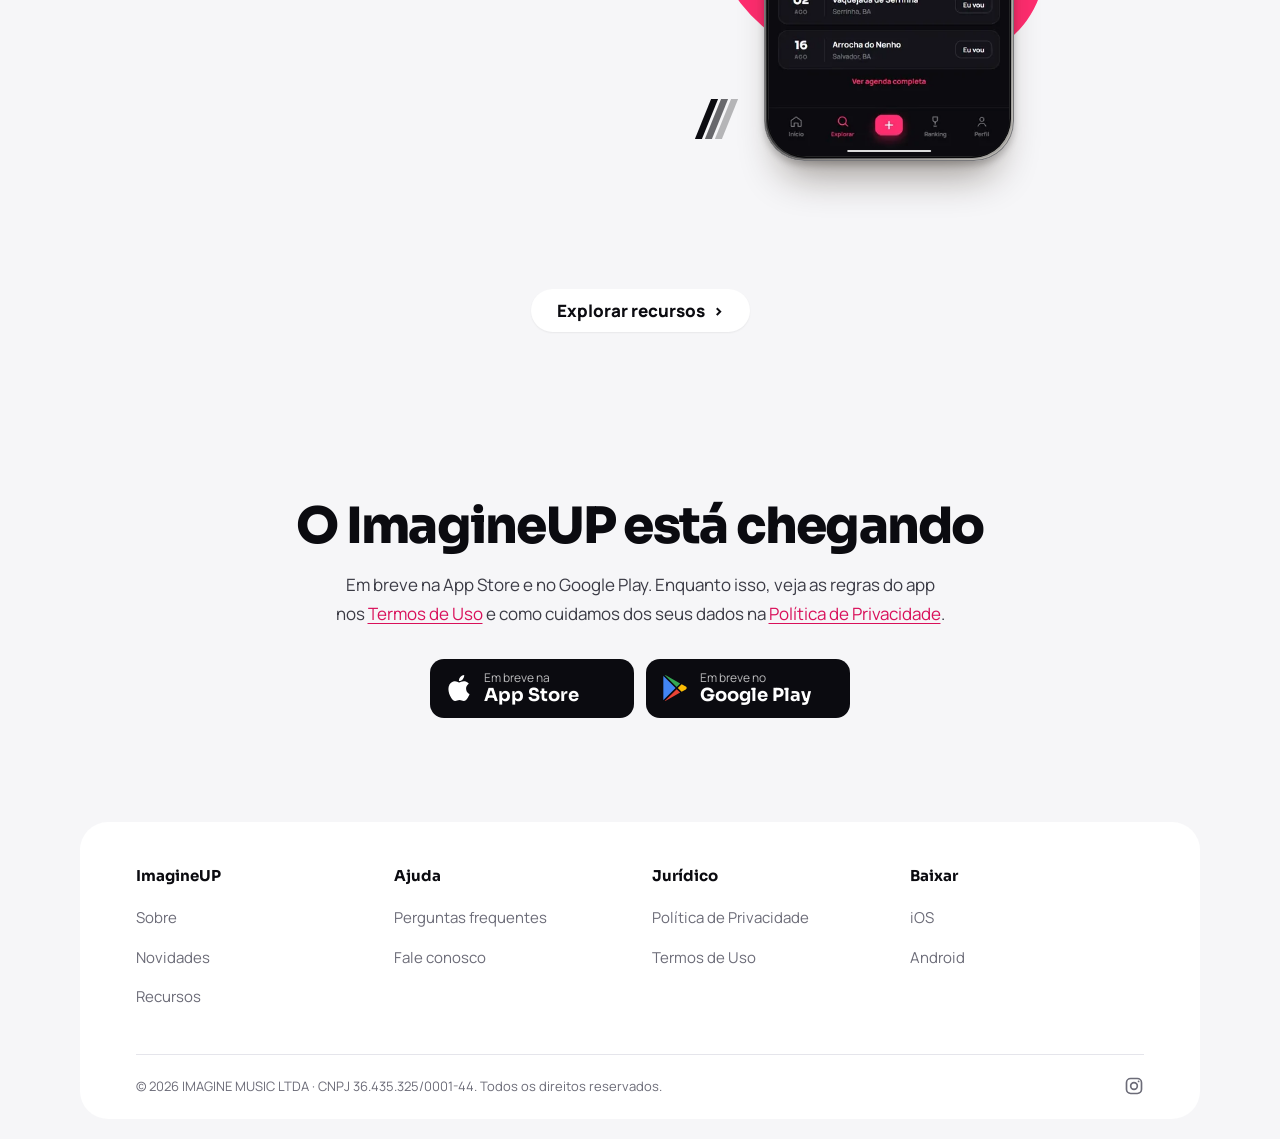
==== commit 07623187: "SEO e desempenho do site As fontes Manrope e Sora passam a ser servidas pelo próprio site, em um arq" ====
--- a/site/index.html
+++ b/site/index.html
@@ -3,7 +3,7 @@
 <head>
   <meta charset="utf-8">
   <meta name="viewport" content="width=device-width, initial-scale=1">
-  <title>ImagineUP · Seu fandom vale pontos</title>
+  <title>ImagineUP · App de fãs dos artistas da Imagine Music</title>
   <meta name="description" content="ImagineUP, a central de fãs oficial dos artistas da Imagine Music. Complete missões, traga a galera para o app e troque seus pontos por experiências.">
   <meta name="theme-color" content="#F6F6F8">
   <link rel="icon" href="assets/favicon.png" type="image/png" sizes="96x96">
@@ -12,16 +12,15 @@
   <meta property="og:type" content="website">
   <meta property="og:site_name" content="ImagineUP">
   <meta property="og:locale" content="pt_BR">
-  <meta property="og:title" content="ImagineUP · Seu fandom vale pontos">
+  <meta property="og:title" content="ImagineUP · App de fãs dos artistas da Imagine Music">
   <meta property="og:description" content="ImagineUP, a central de fãs oficial dos artistas da Imagine Music. Complete missões, traga a galera para o app e troque seus pontos por experiências.">
   <meta property="og:image" content="https://imagineup-painel.vercel.app/assets/compartilhar.jpg">
   <meta property="og:image:width" content="1200">
   <meta property="og:image:height" content="630">
   <meta property="og:image:alt" content="Seu fandom vale pontos: três celulares com telas do app ImagineUP">
   <meta name="twitter:card" content="summary_large_image">
-  <link rel="preconnect" href="https://fonts.googleapis.com">
-  <link rel="preconnect" href="https://fonts.gstatic.com" crossorigin>
-  <link rel="stylesheet" href="https://fonts.googleapis.com/css2?family=Manrope:wght@400;500;600;700;800&family=Sora:wght@700;800&display=swap">
+  <link rel="preload" href="assets/fontes/manrope.woff2" as="font" type="font/woff2" crossorigin>
+  <link rel="preload" href="assets/fontes/sora.woff2" as="font" type="font/woff2" crossorigin>
   <link rel="stylesheet" href="assets/site.css">
 </head>
 <body>
@@ -30,7 +29,7 @@
   <header class="site-header">
     <div class="wrap wrap--wide site-header-inner">
       <a class="lockup" href="./" aria-label="ImagineUP, página inicial">
-        <img src="assets/imagine-logo.png" alt="" width="75" height="17">
+        <img src="assets/imagine-logo-225.png" alt="" width="75" height="17">
         <span>UP</span>
       </a>
       <nav class="site-nav" aria-label="Principal">
@@ -60,7 +59,7 @@
             <span class="iphone-botao iphone-volume-menos" aria-hidden="true"></span>
             <span class="iphone-botao iphone-ligar" aria-hidden="true"></span>
             <div class="iphone-tela">
-              <img src="assets/telas/1d.webp" width="603" height="1311" alt="Página do artista no ImagineUP, com capa, top fãs da semana e mural">
+              <img src="assets/telas/1d.webp" srcset="assets/telas/1d-360.webp 360w, assets/telas/1d-480.webp 480w, assets/telas/1d.webp 603w" sizes="(min-width: 1200px) 290px, (min-width: 784px) 24vw, 189px" width="603" height="1311" alt="Página do artista no ImagineUP, com capa, top fãs da semana e mural">
               <div class="iphone-status" aria-hidden="true"><b>9:41</b><span class="iphone-icones"><svg viewBox="0 0 18 12" fill="currentColor"><rect y="8" width="3" height="4" rx=".6"/><rect x="5" y="5" width="3" height="7" rx=".6"/><rect x="10" y="2" width="3" height="10" rx=".6"/><rect x="15" width="3" height="12" rx=".6"/></svg><svg viewBox="0 0 16 12" fill="none" stroke="currentColor" stroke-width="1.8" stroke-linecap="round"><path d="M1 3a11 11 0 0 1 14 0M3.6 6a7 7 0 0 1 8.8 0M6.2 8.8a3 3 0 0 1 3.6 0"/><circle cx="8" cy="11" r=".7" fill="currentColor" stroke="none"/></svg><i></i></span></div>
               <div class="iphone-ilha" aria-hidden="true"></div>
               <div class="iphone-gesto" aria-hidden="true"></div>
@@ -72,7 +71,7 @@
             <span class="iphone-botao iphone-volume-menos" aria-hidden="true"></span>
             <span class="iphone-botao iphone-ligar" aria-hidden="true"></span>
             <div class="iphone-tela">
-              <img src="assets/telas/1b.webp" width="603" height="1311" fetchpriority="high" alt="Tela inicial do ImagineUP com a missão do dia e as centrais que o fã acompanha">
+              <img src="assets/telas/1b.webp" srcset="assets/telas/1b-360.webp 360w, assets/telas/1b-480.webp 480w, assets/telas/1b.webp 603w" sizes="(min-width: 1200px) 290px, (min-width: 784px) 24vw, 189px" width="603" height="1311" fetchpriority="high" alt="Tela inicial do ImagineUP com a missão do dia e as centrais que o fã acompanha">
               <div class="iphone-status" aria-hidden="true"><b>9:41</b><span class="iphone-icones"><svg viewBox="0 0 18 12" fill="currentColor"><rect y="8" width="3" height="4" rx=".6"/><rect x="5" y="5" width="3" height="7" rx=".6"/><rect x="10" y="2" width="3" height="10" rx=".6"/><rect x="15" width="3" height="12" rx=".6"/></svg><svg viewBox="0 0 16 12" fill="none" stroke="currentColor" stroke-width="1.8" stroke-linecap="round"><path d="M1 3a11 11 0 0 1 14 0M3.6 6a7 7 0 0 1 8.8 0M6.2 8.8a3 3 0 0 1 3.6 0"/><circle cx="8" cy="11" r=".7" fill="currentColor" stroke="none"/></svg><i></i></span></div>
               <div class="iphone-ilha" aria-hidden="true"></div>
               <div class="iphone-gesto" aria-hidden="true"></div>
@@ -84,7 +83,7 @@
             <span class="iphone-botao iphone-volume-menos" aria-hidden="true"></span>
             <span class="iphone-botao iphone-ligar" aria-hidden="true"></span>
             <div class="iphone-tela">
-              <img src="assets/telas/1f.webp" width="603" height="1311" alt="Ranking da temporada com pódio e a posição do fã">
+              <img src="assets/telas/1f.webp" srcset="assets/telas/1f-360.webp 360w, assets/telas/1f-480.webp 480w, assets/telas/1f.webp 603w" sizes="(min-width: 1200px) 290px, (min-width: 784px) 24vw, 189px" width="603" height="1311" alt="Ranking da temporada com pódio e a posição do fã">
               <div class="iphone-status" aria-hidden="true"><b>9:41</b><span class="iphone-icones"><svg viewBox="0 0 18 12" fill="currentColor"><rect y="8" width="3" height="4" rx=".6"/><rect x="5" y="5" width="3" height="7" rx=".6"/><rect x="10" y="2" width="3" height="10" rx=".6"/><rect x="15" width="3" height="12" rx=".6"/></svg><svg viewBox="0 0 16 12" fill="none" stroke="currentColor" stroke-width="1.8" stroke-linecap="round"><path d="M1 3a11 11 0 0 1 14 0M3.6 6a7 7 0 0 1 8.8 0M6.2 8.8a3 3 0 0 1 3.6 0"/><circle cx="8" cy="11" r=".7" fill="currentColor" stroke="none"/></svg><i></i></span></div>
               <div class="iphone-ilha" aria-hidden="true"></div>
               <div class="iphone-gesto" aria-hidden="true"></div>
@@ -122,7 +121,7 @@
               <span class="iphone-botao iphone-volume-menos" aria-hidden="true"></span>
               <span class="iphone-botao iphone-ligar" aria-hidden="true"></span>
               <div class="iphone-tela">
-                <img src="assets/telas/1l.webp" width="603" height="1311" loading="lazy" alt="Tela de escolha dos artistas que o fã quer acompanhar">
+                <img src="assets/telas/1l.webp" srcset="assets/telas/1l-360.webp 360w, assets/telas/1l-480.webp 480w, assets/telas/1l.webp 603w" sizes="(min-width: 1087px) 241px, (min-width: 870px) 22vw, 193px" width="603" height="1311" loading="lazy" alt="Tela de escolha dos artistas que o fã quer acompanhar">
                 <div class="iphone-status" aria-hidden="true"><b>9:41</b><span class="iphone-icones"><svg viewBox="0 0 18 12" fill="currentColor"><rect y="8" width="3" height="4" rx=".6"/><rect x="5" y="5" width="3" height="7" rx=".6"/><rect x="10" y="2" width="3" height="10" rx=".6"/><rect x="15" width="3" height="12" rx=".6"/></svg><svg viewBox="0 0 16 12" fill="none" stroke="currentColor" stroke-width="1.8" stroke-linecap="round"><path d="M1 3a11 11 0 0 1 14 0M3.6 6a7 7 0 0 1 8.8 0M6.2 8.8a3 3 0 0 1 3.6 0"/><circle cx="8" cy="11" r=".7" fill="currentColor" stroke="none"/></svg><i></i></span></div>
                 <div class="iphone-ilha" aria-hidden="true"></div>
                 <div class="iphone-gesto" aria-hidden="true"></div>
@@ -146,7 +145,7 @@
               <span class="iphone-botao iphone-volume-menos" aria-hidden="true"></span>
               <span class="iphone-botao iphone-ligar" aria-hidden="true"></span>
               <div class="iphone-tela">
-                <img src="assets/telas/1g.webp" width="603" height="1311" loading="lazy" alt="Lista de missões do dia e da semana, com os pontos de cada uma">
+                <img src="assets/telas/1g.webp" srcset="assets/telas/1g-360.webp 360w, assets/telas/1g-480.webp 480w, assets/telas/1g.webp 603w" sizes="(min-width: 1087px) 241px, (min-width: 870px) 22vw, 193px" width="603" height="1311" loading="lazy" alt="Lista de missões do dia e da semana, com os pontos de cada uma">
                 <div class="iphone-status" aria-hidden="true"><b>9:41</b><span class="iphone-icones"><svg viewBox="0 0 18 12" fill="currentColor"><rect y="8" width="3" height="4" rx=".6"/><rect x="5" y="5" width="3" height="7" rx=".6"/><rect x="10" y="2" width="3" height="10" rx=".6"/><rect x="15" width="3" height="12" rx=".6"/></svg><svg viewBox="0 0 16 12" fill="none" stroke="currentColor" stroke-width="1.8" stroke-linecap="round"><path d="M1 3a11 11 0 0 1 14 0M3.6 6a7 7 0 0 1 8.8 0M6.2 8.8a3 3 0 0 1 3.6 0"/><circle cx="8" cy="11" r=".7" fill="currentColor" stroke="none"/></svg><i></i></span></div>
                 <div class="iphone-ilha" aria-hidden="true"></div>
                 <div class="iphone-gesto" aria-hidden="true"></div>
@@ -170,7 +169,7 @@
               <span class="iphone-botao iphone-volume-menos" aria-hidden="true"></span>
               <span class="iphone-botao iphone-ligar" aria-hidden="true"></span>
               <div class="iphone-tela">
-                <img src="assets/telas/1e.webp" width="603" height="1311" loading="lazy" alt="Perfil do fã com pontos, nível, links criados e pessoas trazidas">
+                <img src="assets/telas/1e.webp" srcset="assets/telas/1e-360.webp 360w, assets/telas/1e-480.webp 480w, assets/telas/1e.webp 603w" sizes="(min-width: 1087px) 241px, (min-width: 870px) 22vw, 193px" width="603" height="1311" loading="lazy" alt="Perfil do fã com pontos, nível, links criados e pessoas trazidas">
                 <div class="iphone-status" aria-hidden="true"><b>9:41</b><span class="iphone-icones"><svg viewBox="0 0 18 12" fill="currentColor"><rect y="8" width="3" height="4" rx=".6"/><rect x="5" y="5" width="3" height="7" rx=".6"/><rect x="10" y="2" width="3" height="10" rx=".6"/><rect x="15" width="3" height="12" rx=".6"/></svg><svg viewBox="0 0 16 12" fill="none" stroke="currentColor" stroke-width="1.8" stroke-linecap="round"><path d="M1 3a11 11 0 0 1 14 0M3.6 6a7 7 0 0 1 8.8 0M6.2 8.8a3 3 0 0 1 3.6 0"/><circle cx="8" cy="11" r=".7" fill="currentColor" stroke="none"/></svg><i></i></span></div>
                 <div class="iphone-ilha" aria-hidden="true"></div>
                 <div class="iphone-gesto" aria-hidden="true"></div>
@@ -194,7 +193,7 @@
               <span class="iphone-botao iphone-volume-menos" aria-hidden="true"></span>
               <span class="iphone-botao iphone-ligar" aria-hidden="true"></span>
               <div class="iphone-tela">
-                <img src="assets/telas/1h.webp" width="603" height="1311" loading="lazy" alt="Loja de recompensas com itens para resgatar com pontos">
+                <img src="assets/telas/1h.webp" srcset="assets/telas/1h-360.webp 360w, assets/telas/1h-480.webp 480w, assets/telas/1h.webp 603w" sizes="(min-width: 1087px) 241px, (min-width: 870px) 22vw, 193px" width="603" height="1311" loading="lazy" alt="Loja de recompensas com itens para resgatar com pontos">
                 <div class="iphone-status" aria-hidden="true"><b>9:41</b><span class="iphone-icones"><svg viewBox="0 0 18 12" fill="currentColor"><rect y="8" width="3" height="4" rx=".6"/><rect x="5" y="5" width="3" height="7" rx=".6"/><rect x="10" y="2" width="3" height="10" rx=".6"/><rect x="15" width="3" height="12" rx=".6"/></svg><svg viewBox="0 0 16 12" fill="none" stroke="currentColor" stroke-width="1.8" stroke-linecap="round"><path d="M1 3a11 11 0 0 1 14 0M3.6 6a7 7 0 0 1 8.8 0M6.2 8.8a3 3 0 0 1 3.6 0"/><circle cx="8" cy="11" r=".7" fill="currentColor" stroke="none"/></svg><i></i></span></div>
                 <div class="iphone-ilha" aria-hidden="true"></div>
                 <div class="iphone-gesto" aria-hidden="true"></div>
@@ -217,7 +216,7 @@
               <span class="iphone-botao iphone-volume-menos" aria-hidden="true"></span>
               <span class="iphone-botao iphone-ligar" aria-hidden="true"></span>
               <div class="iphone-tela">
-                <img src="assets/telas/1m.webp" width="603" height="1311" loading="lazy" alt="Agenda de shows dos artistas, com botão para confirmar presença">
+                <img src="assets/telas/1m.webp" srcset="assets/telas/1m-360.webp 360w, assets/telas/1m-480.webp 480w, assets/telas/1m.webp 603w" sizes="(min-width: 1087px) 241px, (min-width: 870px) 22vw, 193px" width="603" height="1311" loading="lazy" alt="Agenda de shows dos artistas, com botão para confirmar presença">
                 <div class="iphone-status" aria-hidden="true"><b>9:41</b><span class="iphone-icones"><svg viewBox="0 0 18 12" fill="currentColor"><rect y="8" width="3" height="4" rx=".6"/><rect x="5" y="5" width="3" height="7" rx=".6"/><rect x="10" y="2" width="3" height="10" rx=".6"/><rect x="15" width="3" height="12" rx=".6"/></svg><svg viewBox="0 0 16 12" fill="none" stroke="currentColor" stroke-width="1.8" stroke-linecap="round"><path d="M1 3a11 11 0 0 1 14 0M3.6 6a7 7 0 0 1 8.8 0M6.2 8.8a3 3 0 0 1 3.6 0"/><circle cx="8" cy="11" r=".7" fill="currentColor" stroke="none"/></svg><i></i></span></div>
                 <div class="iphone-ilha" aria-hidden="true"></div>
                 <div class="iphone-gesto" aria-hidden="true"></div>
--- a/site/assets/site.css
+++ b/site/assets/site.css
@@ -3,6 +3,28 @@
    rosa #FF2D6F, verde-limão #D6FF3F, escuro #0B0B10, Sora nos títulos e
    Manrope no texto. O iPhone vem do VitrineUP (iphone-modelo), convertido
    para unidades de contêiner para escalar em qualquer largura. */
+
+/* Fontes servidas pelo próprio site, no lugar do Google Fonts: um arquivo
+   variável de cada família, só com os caracteres latinos, que cobrem o
+   português. Menos uma conexão antes de pintar a tela, e o IP de quem visita
+   não vai para o Google. Licença SIL OFL 1.1 (fontes/LICENCA.txt). */
+@font-face {
+  font-family: Manrope;
+  font-style: normal;
+  font-weight: 400 800;
+  font-display: swap;
+  src: url(fontes/manrope.woff2) format("woff2");
+  unicode-range: U+0000-00FF, U+0131, U+0152-0153, U+02BB-02BC, U+02C6, U+02DA, U+02DC, U+0304, U+0308, U+0329, U+2000-206F, U+20AC, U+2122, U+2191, U+2193, U+2212, U+2215, U+FEFF, U+FFFD;
+}
+
+@font-face {
+  font-family: Sora;
+  font-style: normal;
+  font-weight: 700 800;
+  font-display: swap;
+  src: url(fontes/sora.woff2) format("woff2");
+  unicode-range: U+0000-00FF, U+0131, U+0152-0153, U+02BB-02BC, U+02C6, U+02DA, U+02DC, U+0304, U+0308, U+0329, U+2000-206F, U+20AC, U+2122, U+2191, U+2193, U+2212, U+2215, U+FEFF, U+FFFD;
+}
 
 :root {
   color-scheme: light;
@@ -13,7 +35,7 @@
   --ink-2: #3b3b45;
   --ink-3: #6c6c78;
   --pink: #ff2d6f;        /* marca: áreas grandes, faixa e formas */
-  --pink-strong: #e0115a; /* texto e botões sobre fundo claro (contraste AA) */
+  --pink-strong: #d9105a; /* texto e botões sobre fundo claro: 4,65:1 no fundo e 5:1 no branco (AA) */
   --lime: #d6ff3f;
   --dark: #0b0b10;
   --gutter: 16px;
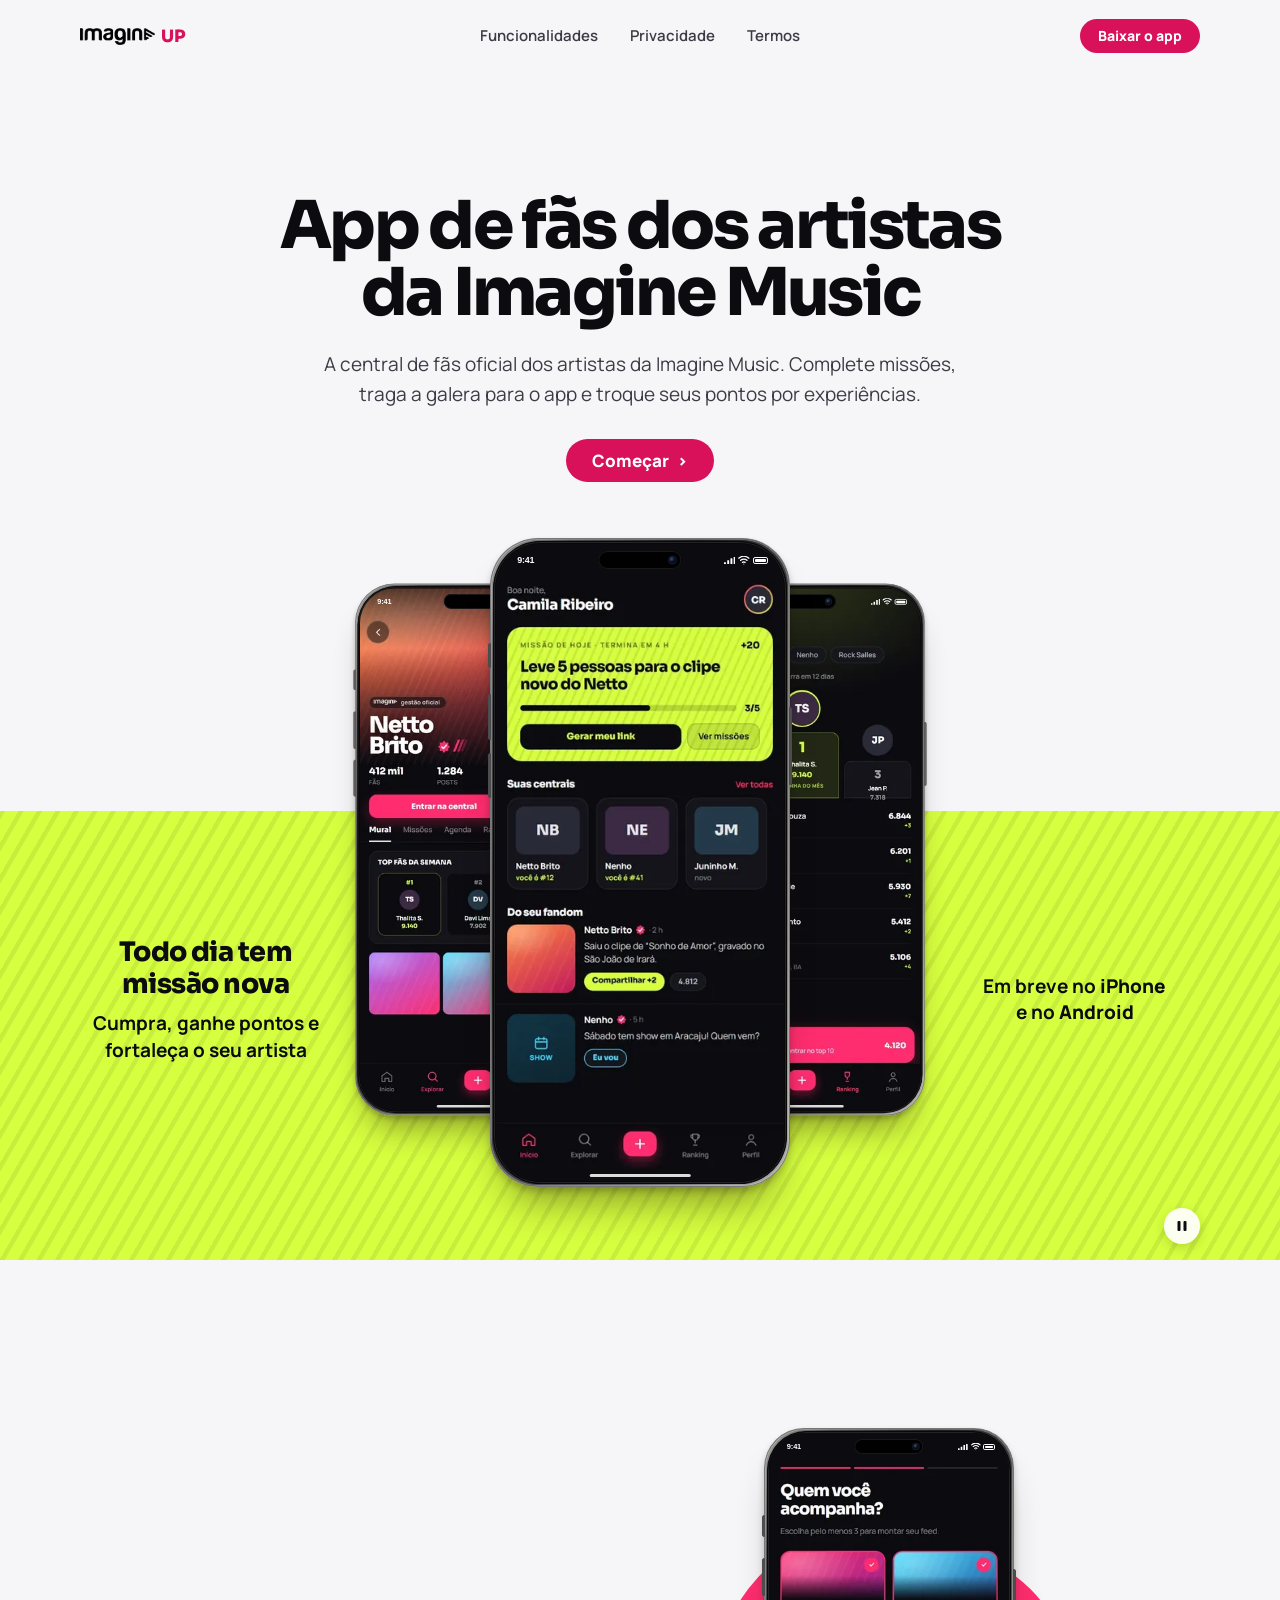
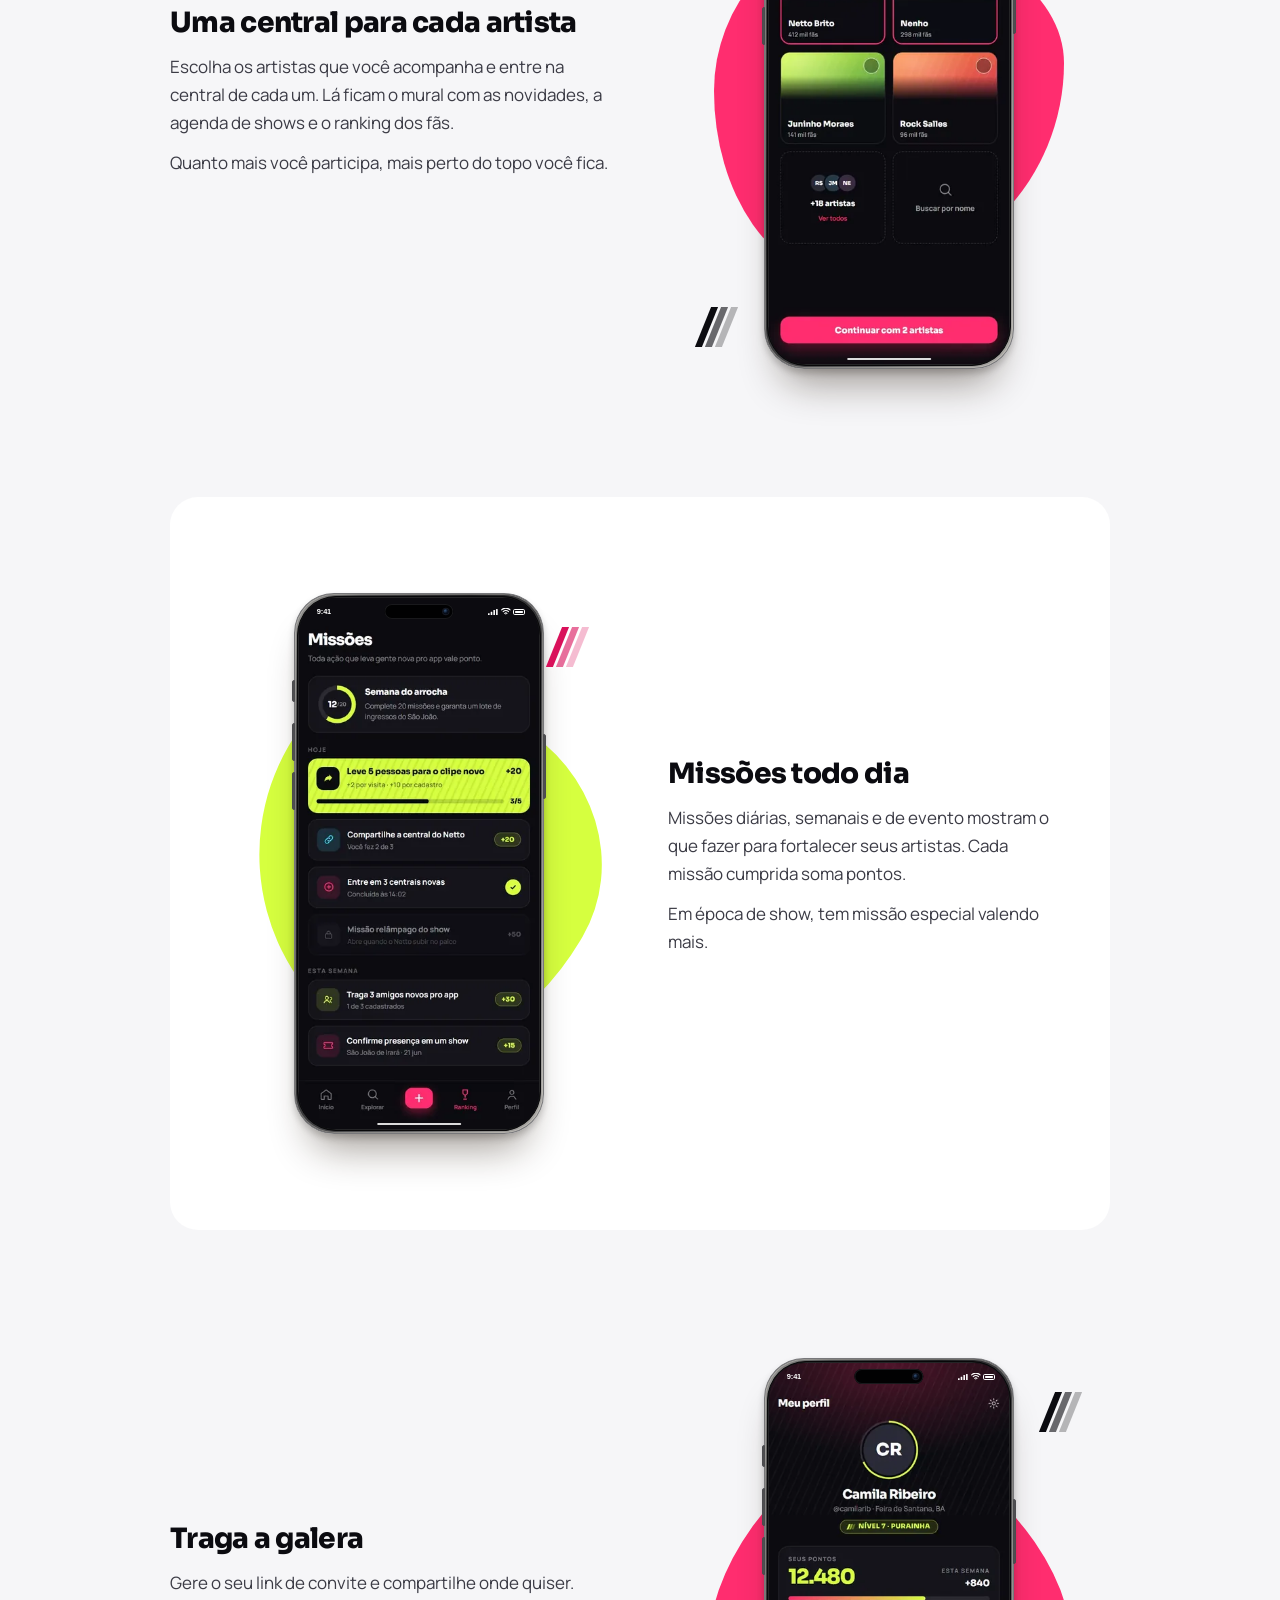
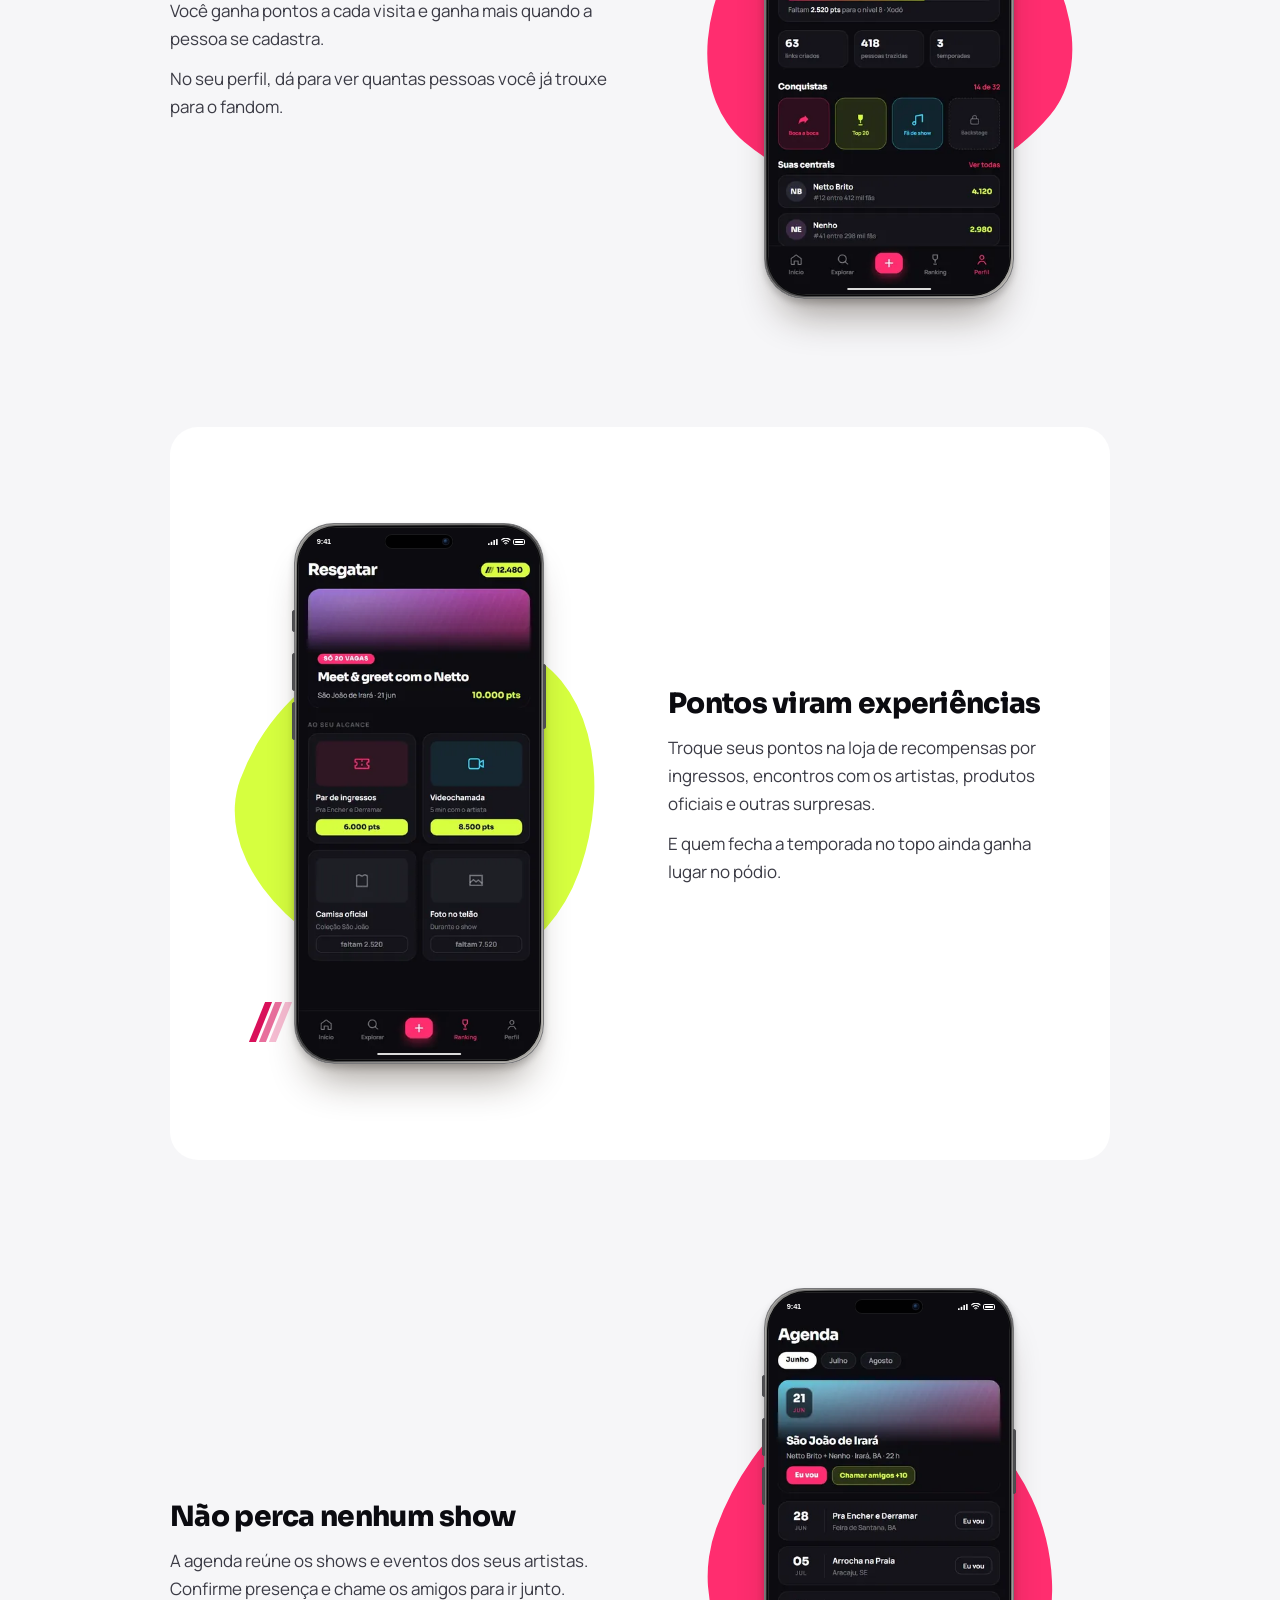
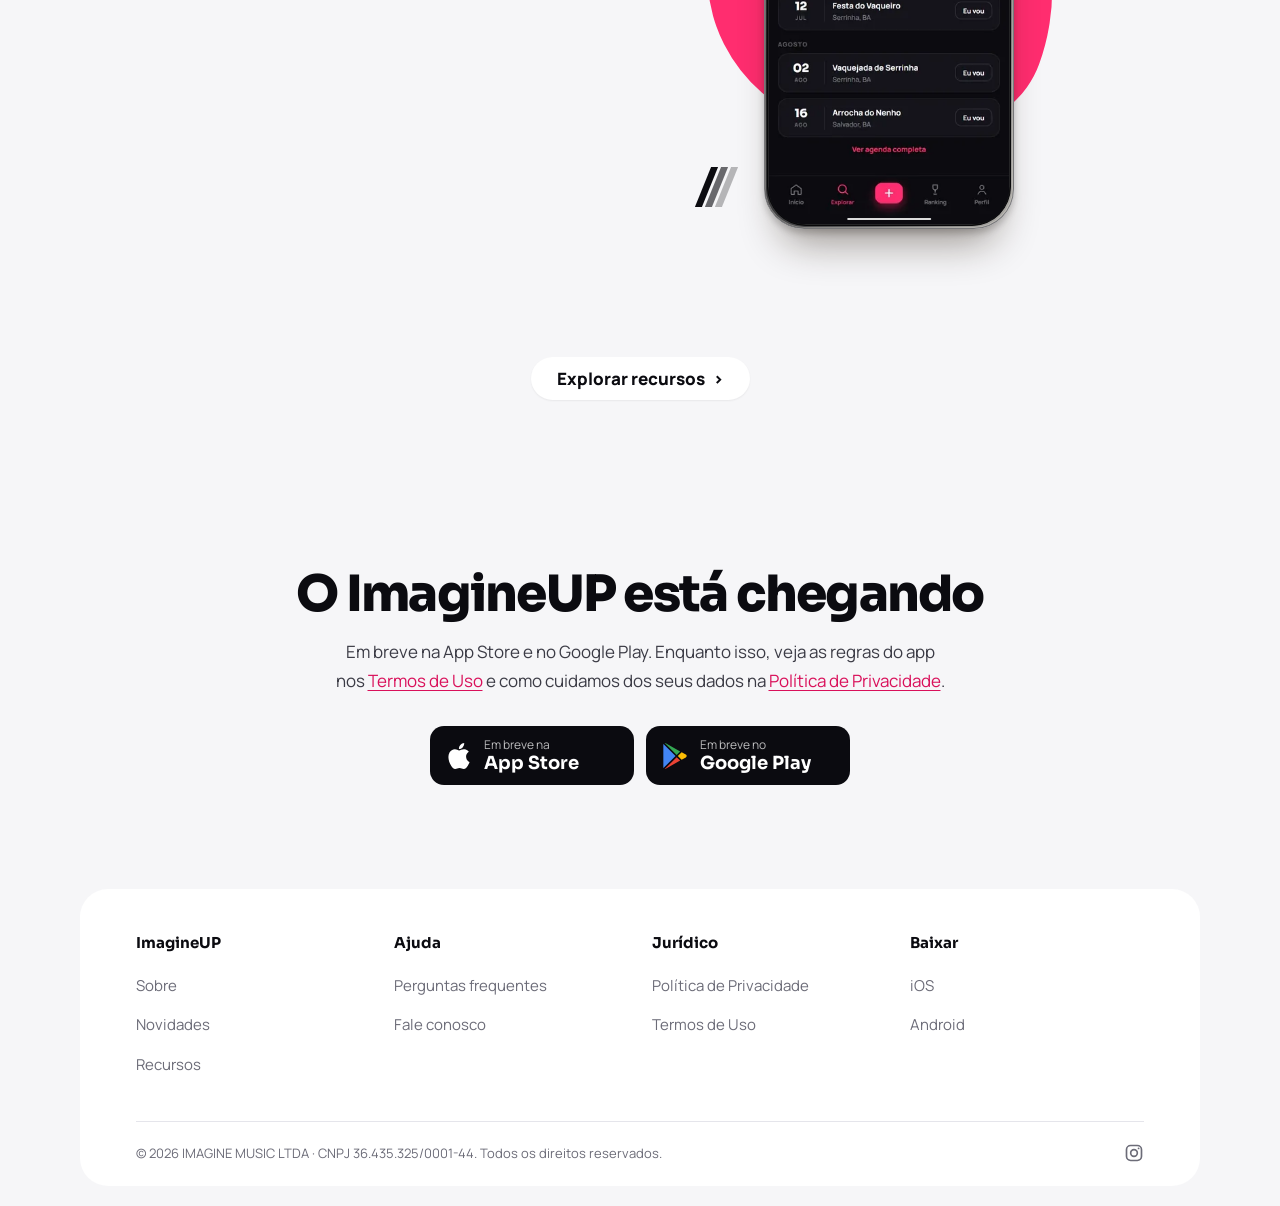
==== commit 2447ae41: "Celulares flutuando e textos novos nas páginas Os celulares da home, além de girar, sobem e descem d" ====
--- a/site/index.html
+++ b/site/index.html
@@ -44,7 +44,7 @@
   <main id="conteudo">
     <section class="hero">
       <div class="wrap wrap--wide">
-        <h1>Seu fandom vale pontos</h1>
+        <h1>App de fãs dos artistas da Imagine Music</h1>
         <p>A central de fãs oficial dos artistas da Imagine Music. Complete missões, traga a galera para o app e troque seus pontos por experiências.</p>
         <a class="btn" href="baixar/">Começar <span aria-hidden="true">›</span></a>
       </div>
@@ -395,6 +395,7 @@
         clearTimeout(espera);
         espera = null;
         botao.setAttribute('aria-pressed', String(pausado));
+        trio.classList.toggle('parado', pausado); // a pausa também para a flutuação
         if (quadro === null && !pausado && visivel && !sobre && !document.hidden) espera = setTimeout(girar, ESPERA);
       }
 
--- a/site/assets/site.css
+++ b/site/assets/site.css
@@ -439,10 +439,11 @@
 
 .hero h1 {
   margin: 0 auto;
-  max-width: 22ch;
+  max-width: 26ch;
   font: 800 clamp(40px, 6vw, 66px) / 1.02 Sora, Manrope, sans-serif;
   letter-spacing: -0.04em;
   color: var(--ink);
+  text-wrap: balance;
 }
 
 .hero p {
@@ -487,7 +488,12 @@
   --acima: calc(var(--h) * 0.42);
   --faixa-texto: #fff;
   position: relative;
+  /* Corta só na horizontal: esconde o balanço lateral dos celulares nas
+     telas estreitas e deixa o celular subir acima da seção quando flutua.
+     Navegador sem "clip" fica no "hidden", que também corta em cima. */
   overflow: hidden;
+  overflow-x: clip;
+  overflow-y: visible;
   padding: 0 0 clamp(40px, 6vw, 72px);
   /* mesma duração e curva da volta dos celulares */
   transition:
@@ -576,6 +582,57 @@
 .trio .iphone[data-pos="dir"] {
   transform: translate(4%, -2%) scale(0.82);
   z-index: 1;
+}
+
+/* Flutuação: cada celular sobe e desce devagar e balança um pouco no
+   próprio eixo, fora de sincronia com os outros (6 s e 9 s, com começos
+   diferentes). Usa as propriedades translate e rotate, que se somam ao
+   transform que o carrossel escreve a cada quadro, então as duas coisas
+   não se atrapalham. O botão de pausa também para a flutuação. */
+.trio .iphone {
+  animation:
+    flutuar 6s ease-in-out infinite,
+    balancar 9s ease-in-out infinite;
+}
+
+.trio .iphone:nth-child(2) {
+  animation-delay: -2s, -5s;
+}
+
+.trio .iphone:nth-child(3) {
+  animation-delay: -4s, -2.5s;
+}
+
+.trio.parado .iphone {
+  animation-play-state: paused;
+}
+
+@keyframes flutuar {
+  0%,
+  100% {
+    translate: 0 0;
+  }
+
+  50% {
+    translate: 0 -1.5%;
+  }
+}
+
+@keyframes balancar {
+  0%,
+  100% {
+    rotate: -0.6deg;
+  }
+
+  50% {
+    rotate: 0.6deg;
+  }
+}
+
+@media (prefers-reduced-motion: reduce) {
+  .trio .iphone {
+    animation: none;
+  }
 }
 
 .trio-pausa {
@@ -1173,6 +1230,7 @@
   font: 800 clamp(30px, 4vw, 38px) / 1.1 Sora, Manrope, sans-serif;
   letter-spacing: -0.025em;
   color: var(--ink);
+  text-wrap: balance;
 }
 
 .page-card > p {
@@ -1453,6 +1511,7 @@
   font: 800 clamp(22px, 3vw, 27px) / 1.2 Sora, Manrope, sans-serif;
   letter-spacing: -0.02em;
   color: var(--ink);
+  text-wrap: balance;
 }
 
 .download-card > p {
@@ -1539,6 +1598,7 @@
   font: 800 clamp(30px, 4.6vw, 42px) / 1.12 Sora, Manrope, sans-serif;
   letter-spacing: -0.025em;
   color: #fff;
+  text-wrap: balance;
 }
 
 .help-hero p {
@@ -1760,6 +1820,21 @@
   padding: clamp(28px, 6vw, 80px) 0 clamp(56px, 9vw, 112px);
 }
 
+.recursos-titulo {
+  margin: 0 0 clamp(24px, 4vw, 48px);
+  font: 800 clamp(26px, 3.2vw, 38px) / 1.15 Sora, Manrope, sans-serif;
+  letter-spacing: -0.025em;
+  color: var(--ink);
+  text-align: center;
+  text-wrap: balance;
+}
+
+@media (min-width: 960px) {
+  .recursos-titulo {
+    text-align: left;
+  }
+}
+
 .recursos-grade {
   display: grid;
   gap: 28px;
